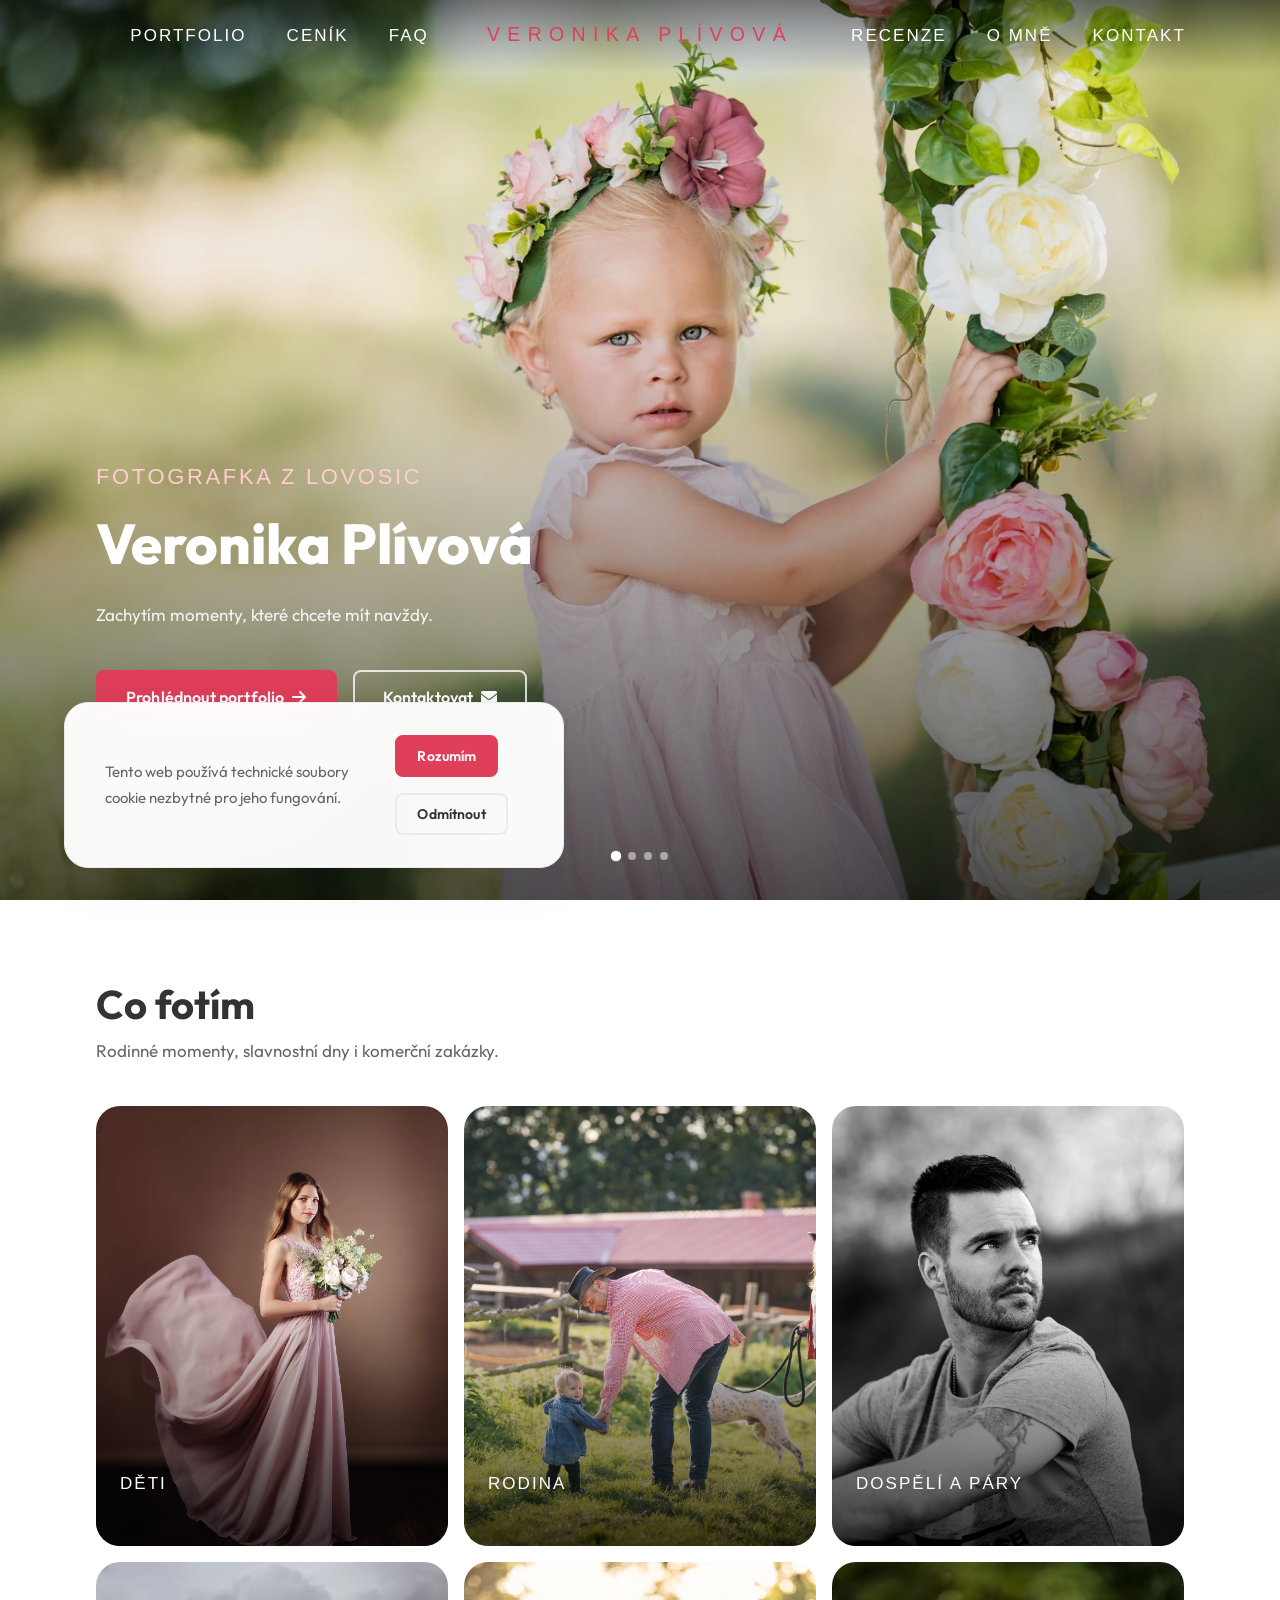
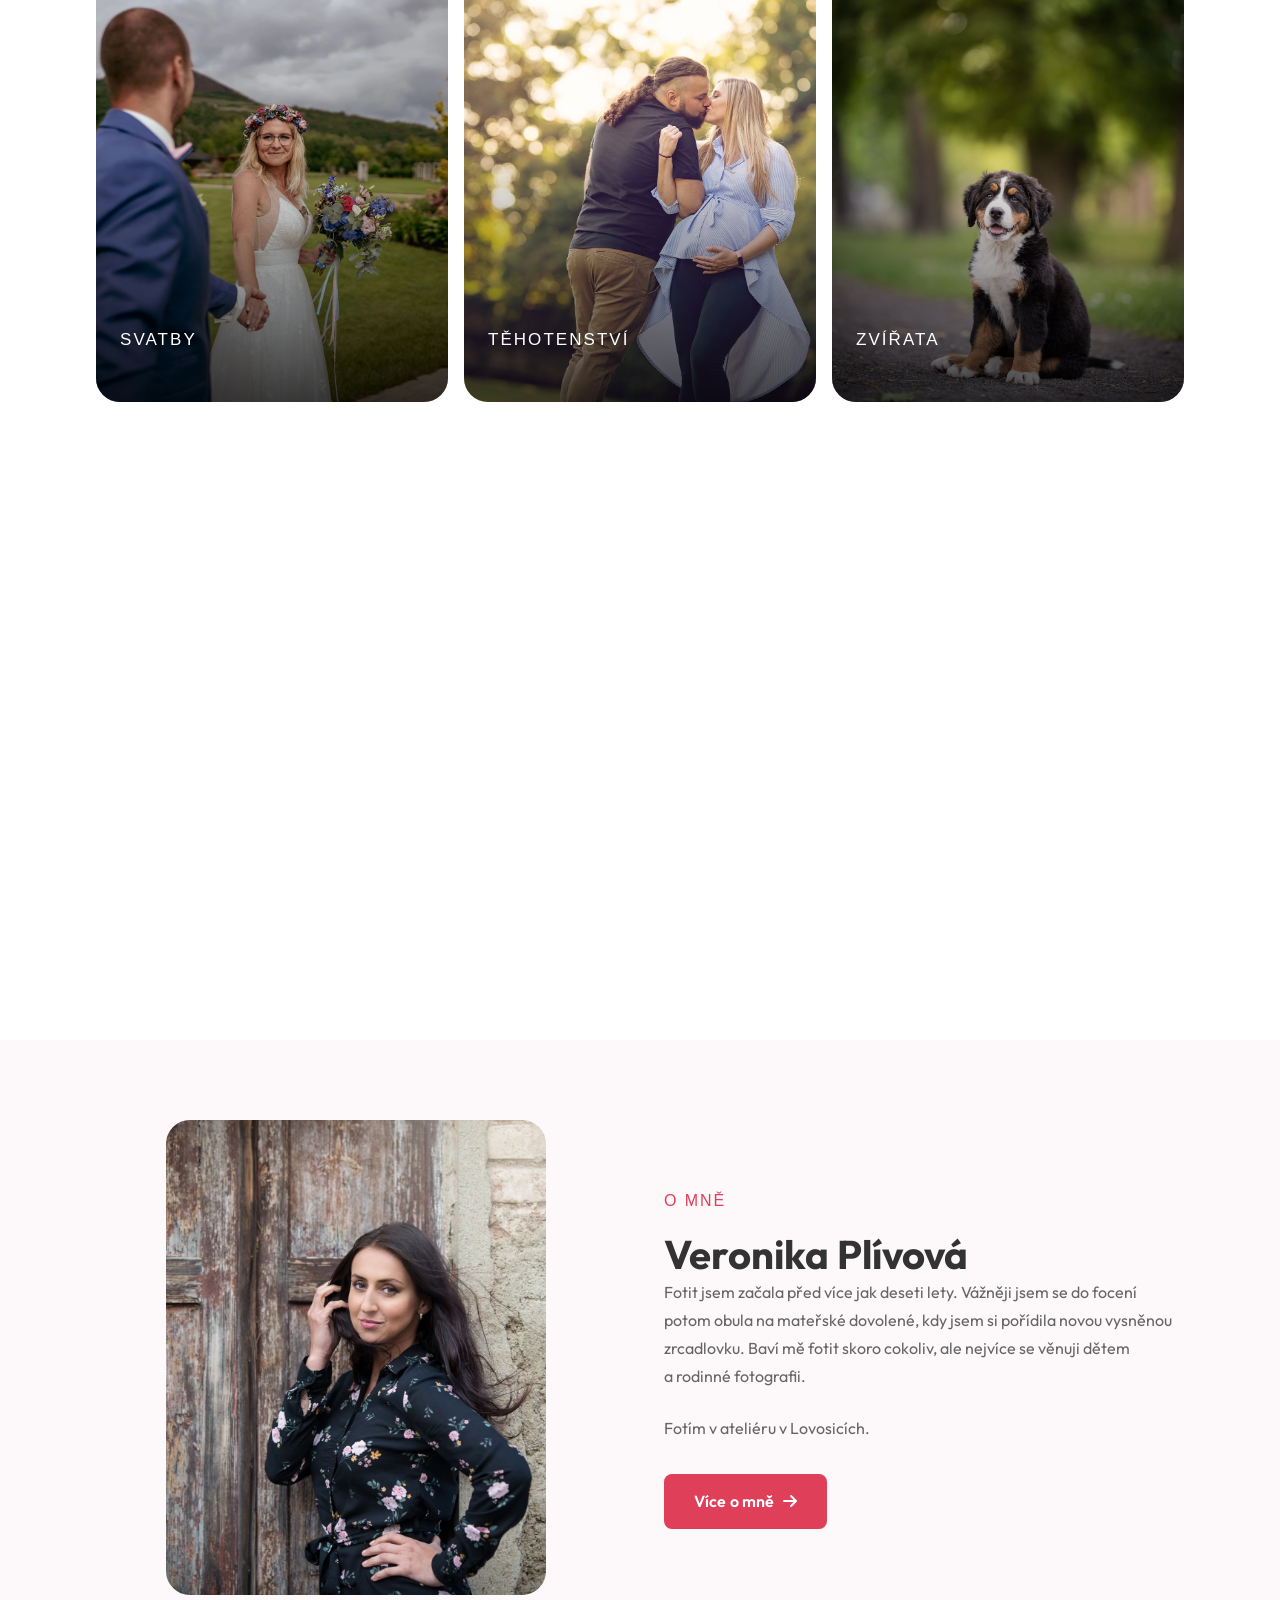
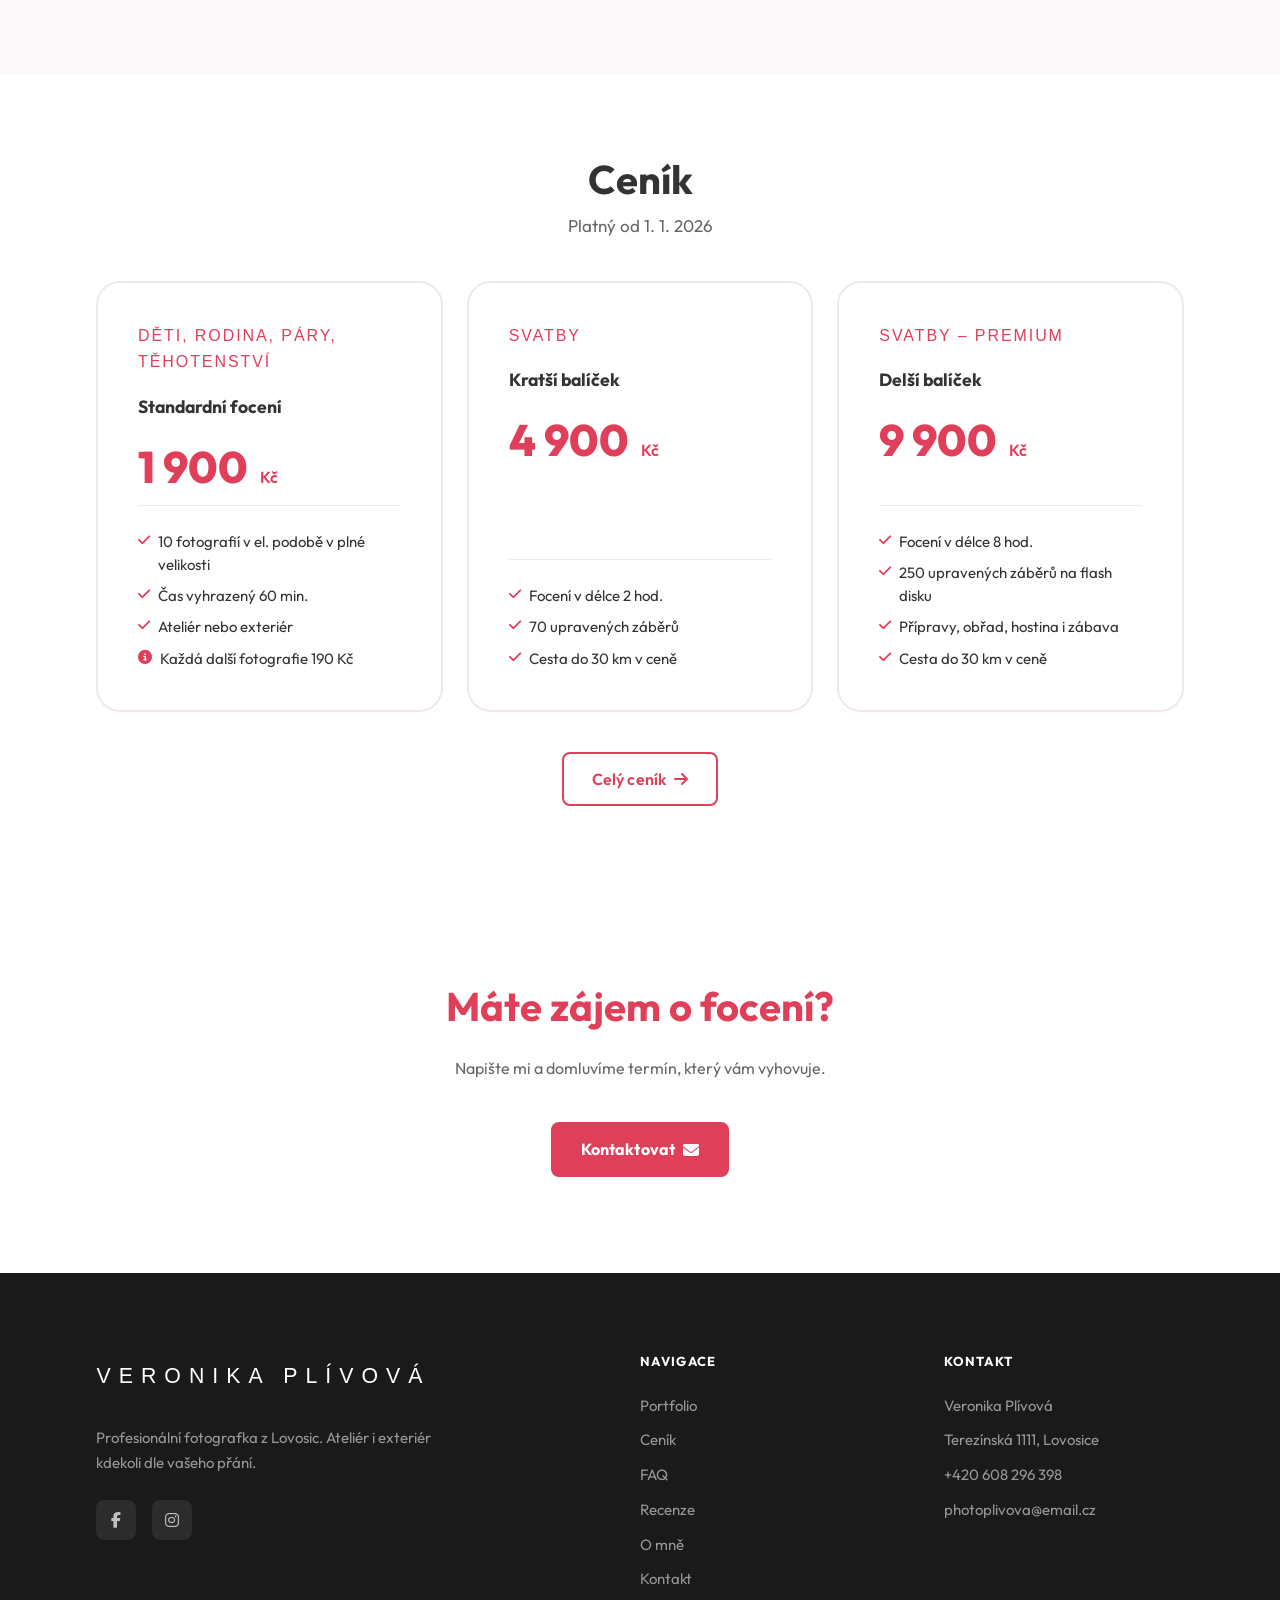
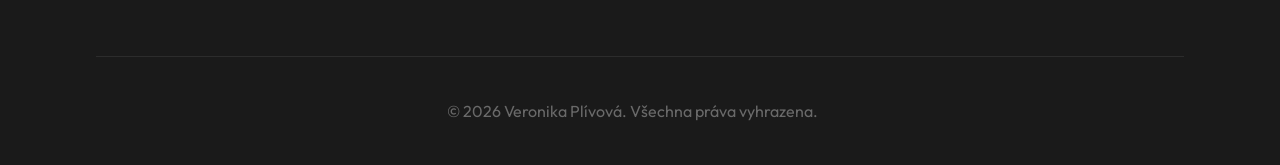
==== index.html @ 4dca39fa "Verze 0" ====
﻿<!DOCTYPE html>
<html lang="cs">
<head>
  <meta charset="UTF-8">
  <meta name="viewport" content="width=device-width, initial-scale=1.0">
  <meta name="robots" content="noindex, nofollow">
  <meta http-equiv="X-UA-Compatible" content="IE=edge">

  <title>Fotografka Veronika Plívová | Lovosice</title>
  <meta name="description" content="Profesionální fotografka Veronika Plívová z&nbsp;Lovosic. Rodinné focení, děti, páry, svatby a&nbsp;těhotenské focení. Ateliér i&nbsp;exteriér dle přání.">
  <link rel="canonical" href="https://domena.cz/">

  <!-- Open Graph -->
  <meta property="og:type"        content="website">
  <meta property="og:url"         content="https://domena.cz/">
  <meta property="og:title"       content="Fotografka Veronika Plívová | Lovosice">
  <meta property="og:description" content="Profesionální fotografka z&nbsp;Lovosic. Rodinné focení, děti, páry, svatby a&nbsp;těhotenské focení.">
  <meta property="og:image"       content="https://domena.cz/Obrazky_Plivova/Hlavni/DSC_6583.webp">
  <meta property="og:locale"      content="cs_CZ">
  <meta property="og:site_name"   content="Foto Veronika Plívová">

  <!-- Favicon -->
  <link rel="icon" type="image/svg+xml" href="/favicon.svg">

  <!-- Fonty -->
  <link rel="preconnect" href="https://fonts.googleapis.com">
  <link rel="preconnect" href="https://fonts.gstatic.com" crossorigin>
  <link href="https://fonts.googleapis.com/css2?family=Outfit:wght@400;500;600;700;800&display=swap" rel="stylesheet">

  <!-- Font Awesome -->
  <link rel="stylesheet" href="https://cdnjs.cloudflare.com/ajax/libs/font-awesome/6.5.0/css/all.min.css">

  <!-- CSS -->
  <link rel="stylesheet" href="css/styles.css">

  <!-- Strukturovaná data -->
  <script type="application/ld+json">
  {
    "@context": "https://schema.org",
    "@type": "LocalBusiness",
    "@id": "https://domena.cz/#business",
    "name": "Foto Veronika Plívová",
    "description": "Profesionální fotografka nabízející rodinné focení, focení dětí, těhotenské focení, focení párů, svatební fotografii a&nbsp;produktovou fotografii.",
    "url": "https://domena.cz",
    "telephone": "+420608296398",
    "email": "photoplivova@email.cz",
    "image": "https://domena.cz/Obrazky_Plivova/Hlavni/DSC_6583.webp",
    "address": {
      "@type": "PostalAddress",
      "streetAddress": "Terezínská 1111",
      "addressLocality": "Lovosice",
      "addressCountry": "CZ"
    },
    "sameAs": ["https://facebook.com/photoplivova"],
    "priceRange": "$$"
  }
  </script>
</head>
<body>

<!-- ── Navigace ─────────────────────────────────────────── -->
<header>
  <nav class="site-nav nav-hero" id="site-nav" aria-label="Hlavní navigace">
    <div class="nav-inner">
      <div class="nav-links-left">
        <a href="/portfolio" class="nav-link">Portfolio</a>
        <a href="/cenik"     class="nav-link">Ceník</a>
        <a href="/faq"       class="nav-link">FAQ</a>
      </div>

      <a href="/" class="nav-logo" aria-label="Domů – Foto Veronika Plívová">
        <img src="Obrazky_Plivova/Logo_Plivova.svg" alt="Logo Veronika Plívová">
      </a>

      <div class="nav-links-right">
        <a href="/recenze" class="nav-link">Recenze</a>
        <a href="/o-mne"   class="nav-link">O&nbsp;mně</a>
        <a href="/kontakt" class="nav-link">Kontakt</a>
      </div>

      <div class="nav-spacer" aria-hidden="true"></div>
      <button class="nav-hamburger" id="nav-hamburger"
              aria-label="Otevřít menu" aria-expanded="false" aria-controls="nav-mobile-menu">
        <span></span><span></span><span></span>
      </button>
    </div>
  </nav>

  <div class="nav-mobile-menu" id="nav-mobile-menu" role="dialog" aria-label="Mobilní navigace">
    <a href="/portfolio" class="nav-mobile-link">Portfolio</a>
    <a href="/cenik"     class="nav-mobile-link">Ceník</a>
    <a href="/faq"       class="nav-mobile-link">FAQ</a>
    <a href="/recenze"   class="nav-mobile-link">Recenze</a>
    <a href="/o-mne"     class="nav-mobile-link">O&nbsp;mně</a>
    <a href="/kontakt"   class="nav-mobile-link">Kontakt</a>
  </div>
</header>

<main>

  <!-- ── Hero ──────────────────────────────────────────── -->
  <section class="hero" aria-label="Uvítací sekce">
    <div class="hero-slides" id="hero-slides">
      <div class="hero-slide active">
        <img src="Obrazky_Plivova/Hlavni/DSC_3372.webp" alt="Portrétní fotografie" fetchpriority="high">
      </div>
      <div class="hero-slide">
        <img src="Obrazky_Plivova/Hlavni/_DSC1881m.webp" alt="Portrétní focení v&nbsp;exteriéru">
      </div>
      <div class="hero-slide">
        <picture>
          <source media="(max-width: 639px)" srcset="Obrazky_Plivova/Hlavni/DSC02746.webp">
          <img src="Obrazky_Plivova/Hlavni/001.webp" alt="Focení v&nbsp;přírodě" class="hero-img-center">
        </picture>
      </div>
      <div class="hero-slide">
        <picture>
          <source media="(max-width: 639px)" srcset="Obrazky_Plivova/Hlavni/DSC_6827-5.webp">
          <img src="Obrazky_Plivova/Hlavni/DSC_6819-9-1.jpg" alt="Exteriérové focení" class="hero-img-dog">
        </picture>
      </div>
    </div>
    <div class="hero-overlay" aria-hidden="true"></div>

    <div class="hero-content container">
      <p class="hero-eyebrow">Fotografka z&nbsp;Lovosic</p>
      <h1>Veronika Plívová</h1>
      <p class="hero-sub">
        Zachytím momenty, které chcete mít navždy.
      </p>
      <div style="display:flex;gap:var(--sp-2);flex-wrap:wrap;justify-content:flex-start;margin-top:var(--sp-5)">
        <a href="/portfolio" class="btn btn-primary">
          Prohlédnout portfolio
          <i class="fa-solid fa-arrow-right" aria-hidden="true"></i>
        </a>
        <a href="/kontakt" class="btn btn-hero-outline">
          Kontaktovat
          <i class="fa-solid fa-envelope" aria-hidden="true"></i>
        </a>
      </div>
    </div>

    <div class="hero-dots" id="hero-dots" role="tablist" aria-label="Snímky slideshow">
      <button class="hero-dot active" role="tab" aria-selected="true"  aria-label="Snímek 1"></button>
      <button class="hero-dot"        role="tab" aria-selected="false" aria-label="Snímek 2"></button>
      <button class="hero-dot"        role="tab" aria-selected="false" aria-label="Snímek 3"></button>
      <button class="hero-dot"        role="tab" aria-selected="false" aria-label="Snímek 4"></button>
    </div>
  </section>

  <!-- ── Kategorie (bento grid) ──────────────────────────── -->
  <section id="kategorie" aria-labelledby="kategorie-h2">
    <div class="container">
      <div class="section-header reveal">
        <h2 id="kategorie-h2">Co fotím</h2>
        <p class="section-subtitle">Rodinné momenty, slavnostní dny i&nbsp;komerční zakázky.</p>
      </div>

      <div class="bento-grid">
        <a href="/portfolio#deti" class="bento-item reveal">
          <img src="Obrazky_Plivova/Deti_Plivova/_DSC3949.webp" alt="Focení dětí" loading="lazy">
          <div class="bento-overlay">
            <h3>Děti</h3>
            <span class="bento-cta">Zobrazit <i class="fa-solid fa-arrow-right" aria-hidden="true"></i></span>
          </div>
        </a>

        <a href="/portfolio#rodina" class="bento-item reveal">
          <img src="Obrazky_Plivova/Rodina_Plivova/DSC_6212.webp" alt="Rodinné focení" loading="lazy">
          <div class="bento-overlay">
            <h3>Rodina</h3>
            <span class="bento-cta">Zobrazit <i class="fa-solid fa-arrow-right" aria-hidden="true"></i></span>
          </div>
        </a>

        <a href="/portfolio#dospeli" class="bento-item reveal">
          <img src="Obrazky_Plivova/Dospeli_Plivova/DSC_2165mala.webp" alt="Focení dospělých a&nbsp;párů" loading="lazy">
          <div class="bento-overlay">
            <h3>Dospělí a&nbsp;páry</h3>
            <span class="bento-cta">Zobrazit <i class="fa-solid fa-arrow-right" aria-hidden="true"></i></span>
          </div>
        </a>

        <a href="/portfolio#svatba" class="bento-item reveal">
          <img src="Obrazky_Plivova/Svatba_Plivova/DSC02804.webp" alt="Svatební fotografie" loading="lazy">
          <div class="bento-overlay">
            <h3>Svatby</h3>
            <span class="bento-cta">Zobrazit <i class="fa-solid fa-arrow-right" aria-hidden="true"></i></span>
          </div>
        </a>

        <a href="/portfolio#tehotenstvi" class="bento-item reveal">
          <img src="Obrazky_Plivova/Tehotenstvi_Plivova/DSC_1433.webp" alt="Těhotenské focení" loading="lazy">
          <div class="bento-overlay">
            <h3>Těhotenství</h3>
            <span class="bento-cta">Zobrazit <i class="fa-solid fa-arrow-right" aria-hidden="true"></i></span>
          </div>
        </a>

        <a href="/portfolio#zvirata" class="bento-item reveal">
          <img src="Obrazky_Plivova/Zvirata_Plivova/DSC_4488.webp" alt="Focení zvířat" loading="lazy">
          <div class="bento-overlay">
            <h3>Zvířata</h3>
            <span class="bento-cta">Zobrazit <i class="fa-solid fa-arrow-right" aria-hidden="true"></i></span>
          </div>
        </a>

        <a href="/portfolio#produktove" class="bento-item reveal">
          <img src="Obrazky_Plivova/Produktove_Plivova/01 (27).webp" alt="Produktová fotografie" loading="lazy">
          <div class="bento-overlay">
            <h3>Produktové</h3>
            <span class="bento-cta">Zobrazit <i class="fa-solid fa-arrow-right" aria-hidden="true"></i></span>
          </div>
        </a>
      </div>

      <div class="text-center" style="margin-top:var(--sp-6)">
        <a href="/portfolio" class="btn btn-outline reveal">
          Celé portfolio <i class="fa-solid fa-images" aria-hidden="true"></i>
        </a>
      </div>
    </div>
  </section>

  <!-- ── O mně (teaser) ──────────────────────────────────── -->
  <section class="section-alt" aria-labelledby="omne-h2">
    <div class="container">
      <div class="about-layout">
        <div class="about-img-wrap reveal" style="max-width:380px;margin:0 auto;">
          <img src="Obrazky_Plivova/Omne_Plivova/DSC_3257mala.webp" alt="Fotografka Veronika Plívová" loading="lazy">
        </div>
        <div class="about-content">
          <div class="reveal">
            <span class="pricing-badge">O&nbsp;mně</span>
            <h2 id="omne-h2">Veronika Plívová</h2>
            <p>
              Fotit jsem začala před více jak deseti lety. Vážněji jsem se do focení potom obula
              na mateřské dovolené, kdy jsem si pořídila novou vysněnou zrcadlovku. Baví mě fotit
              skoro cokoliv, ale nejvíce se věnuji dětem a&nbsp;rodinné fotografii.
            </p>
            <p>Fotím v&nbsp;ateliéru v&nbsp;Lovosicích.</p>
            <a href="/o-mne" class="btn btn-primary" style="margin-top:var(--sp-4)">
              Více o&nbsp;mně <i class="fa-solid fa-arrow-right" aria-hidden="true"></i>
            </a>
          </div>
        </div>
      </div>
    </div>
  </section>

  <!-- ── Ceník (náhled) ──────────────────────────────────── -->
  <section aria-labelledby="cenik-h2">
    <div class="container">
      <div class="section-header text-center reveal">
        <h2 id="cenik-h2">Ceník</h2>
        <p class="section-subtitle">Platný od 1.&nbsp;1.&nbsp;2026</p>
      </div>

      <div class="pricing-grid">

        <div class="pricing-card reveal">
          <span class="pricing-badge">Děti, rodina, páry, těhotenství</span>
          <div class="pricing-name">Standardní focení</div>
          <div class="pricing-price">1&nbsp;900 <span class="cur">Kč</span></div>
          <ul class="pricing-features">
            <li><i class="fa-solid fa-check" aria-hidden="true"></i> 10 fotografií v&nbsp;el.&nbsp;podobě v&nbsp;plné velikosti</li>
            <li><i class="fa-solid fa-check" aria-hidden="true"></i> Čas vyhrazený 60&nbsp;min.</li>
            <li><i class="fa-solid fa-check" aria-hidden="true"></i> Ateliér nebo exteriér</li>
            <li><i class="fa-solid fa-circle-info" aria-hidden="true"></i> Každá další fotografie 190&nbsp;Kč</li>
          </ul>
        </div>

        <div class="pricing-card reveal">
          <span class="pricing-badge">Svatby</span>
          <div class="pricing-name">Kratší balíček</div>
          <div class="pricing-price">4&nbsp;900 <span class="cur">Kč</span></div>
          <ul class="pricing-features">
            <li><i class="fa-solid fa-check" aria-hidden="true"></i> Focení v&nbsp;délce 2&nbsp;hod.</li>
            <li><i class="fa-solid fa-check" aria-hidden="true"></i> 70 upravených záběrů</li>
            <li><i class="fa-solid fa-check" aria-hidden="true"></i> Cesta do 30&nbsp;km v&nbsp;ceně</li>
          </ul>
        </div>

        <div class="pricing-card featured reveal">
          <span class="pricing-badge">Svatby – premium</span>
          <div class="pricing-name">Delší balíček</div>
          <div class="pricing-price">9&nbsp;900 <span class="cur">Kč</span></div>
          <ul class="pricing-features">
            <li><i class="fa-solid fa-check" aria-hidden="true"></i> Focení v&nbsp;délce 8&nbsp;hod.</li>
            <li><i class="fa-solid fa-check" aria-hidden="true"></i> 250 upravených záběrů na flash disku</li>
            <li><i class="fa-solid fa-check" aria-hidden="true"></i> Přípravy, obřad, hostina i&nbsp;zábava</li>
            <li><i class="fa-solid fa-check" aria-hidden="true"></i> Cesta do 30&nbsp;km v&nbsp;ceně</li>
          </ul>
        </div>

      </div>

      <div class="text-center" style="margin-top:var(--sp-5)">
        <a href="/cenik" class="btn btn-outline reveal">
          Celý ceník <i class="fa-solid fa-arrow-right" aria-hidden="true"></i>
        </a>
      </div>
    </div>
  </section>

  <!-- ── CTA ─────────────────────────────────────────────── -->
  <section class="cta-section" aria-labelledby="cta-h2">
    <div class="container">
      <h2 id="cta-h2">Máte zájem o&nbsp;focení?</h2>
      <p>Napište mi a&nbsp;domluvíme termín, který vám vyhovuje.</p>
      <a href="/kontakt" class="btn">
        Kontaktovat <i class="fa-solid fa-envelope" aria-hidden="true"></i>
      </a>
    </div>
  </section>

</main>

<!-- ── Patička ───────────────────────────────────────────── -->
<footer class="site-footer" role="contentinfo">
  <div class="container">
    <div class="footer-grid">
      <div class="footer-brand">
        <img src="Obrazky_Plivova/Logo_Plivova.svg" alt="Logo Veronika Plívová" class="footer-logo">
        <p>Profesionální fotografka z&nbsp;Lovosic. Ateliér i&nbsp;exteriér kdekoli dle vašeho přání.</p>
        <div class="footer-social">
          <a href="https://facebook.com/photoplivova" class="footer-social-icon"
             aria-label="Facebook" rel="noopener noreferrer" target="_blank">
            <i class="fa-brands fa-facebook-f" aria-hidden="true"></i>
          </a>
          <a href="https://www.instagram.com/photo_plivova/" class="footer-social-icon"
             aria-label="Instagram" rel="noopener noreferrer" target="_blank">
            <i class="fa-brands fa-instagram" aria-hidden="true"></i>
          </a>
        </div>

      </div>

      <div>
        <h3 class="footer-heading">Navigace</h3>
        <nav class="footer-links" aria-label="Patičková navigace">
          <a href="/portfolio" class="footer-link">Portfolio</a>
          <a href="/cenik"     class="footer-link">Ceník</a>
          <a href="/faq"       class="footer-link">FAQ</a>
          <a href="/recenze"   class="footer-link">Recenze</a>
          <a href="/o-mne"     class="footer-link">O&nbsp;mně</a>
          <a href="/kontakt"   class="footer-link">Kontakt</a>
        </nav>
      </div>

      <div>
        <h3 class="footer-heading">Kontakt</h3>
        <address class="footer-links">
          <span class="footer-link">Veronika Plívová</span>
          <span class="footer-link">Terezínská 1111, Lovosice</span>
          <!-- IČ: doplnit -->
          <a href="tel:+420608296398" class="footer-link">+420&nbsp;608&nbsp;296&nbsp;398</a>
          <a href="mailto:photoplivova@email.cz" class="footer-link">photoplivova@email.cz</a>
        </address>
      </div>
    </div>

    <hr class="footer-divider">

    <div class="footer-bottom">
      <p>&copy; 2026 Veronika Plívová. Všechna práva vyhrazena.</p>
      <div class="footer-legal">
        <!-- <span>IČ: XXXXXXXX</span> -->
        <!-- <span>Zápis v&nbsp;živnostenském rejstříku</span> -->
      </div>
    </div>
  </div>
</footer>

<!-- ── Cookie lišta ──────────────────────────────────────── -->
<div class="cookie-banner" id="cookie-banner" role="alertdialog" aria-label="Informace o&nbsp;cookies">
  <p>Tento web používá technické soubory cookie nezbytné pro jeho fungování.</p>
  <div class="cookie-actions">
    <button class="btn btn-primary" id="cookie-accept">Rozumím</button>
    <button class="btn btn-ghost"   id="cookie-decline">Odmítnout</button>
  </div>
</div>

<!-- ── Lightbox ──────────────────────────────────────────── -->
<div class="lightbox" id="lightbox" role="dialog" aria-modal="true" aria-label="Prohlížeč fotografií">
  <button class="lightbox-close" id="lightbox-close" aria-label="Zavřít">
    <i class="fa-solid fa-xmark" aria-hidden="true"></i>
  </button>
  <button class="lightbox-prev" id="lightbox-prev" aria-label="Předchozí fotografie">
    <i class="fa-solid fa-chevron-left" aria-hidden="true"></i>
  </button>
  <img class="lightbox-img" id="lightbox-img" src="" alt="">
  <button class="lightbox-next" id="lightbox-next" aria-label="Další fotografie">
    <i class="fa-solid fa-chevron-right" aria-hidden="true"></i>
  </button>
</div>

<script src="js/script.js"></script>
</body>
</html>
---- css/styles.css ----
/* ============================================================
   FOTO VERONIKA PLÍVOVÁ — Hlavní stylesheet
   Mobile-first, CSS variables, moderní design
   ============================================================ */

/* ── Proměnné ────────────────────────────────────────────── */
:root {
  --c-primary:   #e03f5a;
  --c-secondary: #ffccd1;
  --c-bg:        #ffffff;
  --c-text:      #333333;
  --c-muted:     #666666;
  --c-bg-alt:    #fdf8f9;
  --c-border:    #f0e8ea;

  --radius-s:  8px;
  --radius-m:  16px;
  --radius-l:  24px;
  --radius-xl: 32px;

  --shadow-s: 0 2px 8px rgba(0,0,0,.06);
  --shadow-m: 0 4px 24px rgba(0,0,0,.08);
  --shadow-l: 0 8px 48px rgba(0,0,0,.12);

  --sp-1: 8px;
  --sp-2: 16px;
  --sp-3: 24px;
  --sp-4: 32px;
  --sp-5: 40px;
  --sp-6: 48px;
  --sp-8: 64px;
  --sp-10: 80px;
  --sp-12: 96px;

  --nav-h: 72px;
  --ease: cubic-bezier(.16,1,.3,1);
  --tr: .3s cubic-bezier(.16,1,.3,1);
}

/* ── Reset ───────────────────────────────────────────────── */
*, *::before, *::after { box-sizing: border-box; margin: 0; padding: 0; }
html { font-size: 16px; scroll-behavior: smooth; -webkit-text-size-adjust: 100%; }
body {
  font-family: 'Outfit', system-ui, sans-serif;
  color: var(--c-text);
  background: var(--c-bg);
  line-height: 1.65;
  overflow-x: hidden;
}
img, video { max-width: 100%; height: auto; display: block; }
a { color: inherit; text-decoration: none; }
ul { list-style: none; }
button { font-family: inherit; cursor: pointer; border: none; background: none; }
input, textarea, select { font-family: inherit; font-size: 1rem; }
address { font-style: normal; }

/* ── Typografie ──────────────────────────────────────────── */
h1 { font-size: clamp(2rem, 5vw, 3.5rem);   line-height: 1.15; font-weight: 800; }
h2 { font-size: clamp(1.65rem, 3.5vw, 2.5rem); line-height: 1.2;  font-weight: 700; }
h3 { font-size: clamp(1.2rem, 2.5vw, 1.65rem); line-height: 1.3;  font-weight: 700; }
h4 { font-size: clamp(1rem, 2vw, 1.25rem);    line-height: 1.35; font-weight: 600; }
h5 { font-size: 1rem;      line-height: 1.4;  font-weight: 600; }
h6 { font-size: 0.875rem;  line-height: 1.45; font-weight: 600; }
p  { font-size: 1rem; line-height: 1.75; max-width: 65ch; }

/* ── Layout ──────────────────────────────────────────────── */
.container {
  width: 85%;
  max-width: 1400px;
  margin-inline: auto;
}
section { padding: var(--sp-10) 0; }
.section-header { margin-bottom: var(--sp-5); }
.section-header h2 { margin-bottom: var(--sp-1); }
.section-subtitle { color: var(--c-muted); font-size: 1.0625rem; }
.section-alt { background: var(--c-bg-alt); }
.text-center { text-align: center; }
.text-center p { margin-inline: auto; }

/* ── Tlačítka ────────────────────────────────────────────── */
.btn {
  display: inline-flex;
  align-items: center;
  gap: var(--sp-1);
  padding: .75rem 1.75rem;
  border-radius: var(--radius-s);
  font-size: 1rem;
  font-weight: 600;
  letter-spacing: .01em;
  transition: var(--tr);
  cursor: pointer;
  border: 2px solid transparent;
}
.btn-primary { background: var(--c-primary); color: #fff; border-color: var(--c-primary); }
.btn-primary:hover {
  background: #c4293d;
  border-color: #c4293d;
  transform: translateY(-2px);
  box-shadow: 0 8px 24px rgba(224,63,90,.35);
}
.btn-outline { background: transparent; color: var(--c-primary); border-color: var(--c-primary); }
.btn-outline:hover { background: var(--c-primary); color: #fff; transform: translateY(-2px); }
.btn-ghost { background: transparent; color: var(--c-text); border-color: var(--c-border); }
.btn-ghost:hover { border-color: var(--c-primary); color: var(--c-primary); }
.btn-hero-outline { background: transparent; color: #fff; border: 2px solid rgba(255,255,255,.8); }
.btn-hero-outline:hover { background: rgba(255,255,255,.15); border-color: #fff; transform: translateY(-2px); }

/* ── Navigace ────────────────────────────────────────────── */
.site-nav {
  position: fixed;
  inset-block-start: 0;
  inset-inline: 0;
  z-index: 100;
  height: var(--nav-h);
  display: flex;
  align-items: center;
  padding-inline: var(--sp-4);
  transition: background var(--tr), box-shadow var(--tr);
}
.site-nav.scrolled {
  background: rgba(255,255,255,.96);
  backdrop-filter: blur(16px);
  box-shadow: 0 2px 20px rgba(0,0,0,.08);
}

/* Nav nad hero fotkou — gradient + bílé písmo */
.site-nav.nav-hero:not(.scrolled) {
  background: linear-gradient(to bottom, rgba(0,0,0,.48) 0%, transparent 100%);
}
.site-nav.nav-hero:not(.scrolled) .nav-link {
  color: #fff;
}
.site-nav.nav-hero:not(.scrolled) .nav-link::after {
  background: #fff;
}
.site-nav.nav-hero:not(.scrolled) .nav-hamburger span {
  background: #fff;
}
.nav-inner {
  width: 100%;
  display: flex;
  align-items: center;
  justify-content: space-between;
  position: relative;
}
.nav-spacer { width: 40px; height: 40px; flex-shrink: 0; }
.nav-logo {
  position: absolute;
  left: 50%;
  transform: translateX(-50%);
  display: flex;
  align-items: center;
}
.nav-logo img { height: 44px; width: auto; }
.nav-logo .logo-text {
  font-size: 1.2rem;
  font-weight: 800;
  color: var(--c-primary);
  letter-spacing: .03em;
}
.nav-links-left,
.nav-links-right { display: none; gap: var(--sp-5); }
.nav-link {
  font-family: 'Century Gothic', 'Gill Sans MT', 'Gill Sans', Futura, 'Trebuchet MS', sans-serif;
  font-size: 1.0625rem;
  font-weight: 400;
  letter-spacing: .12em;
  text-transform: uppercase;
  color: var(--c-text);
  padding: .25rem 0;
  position: relative;
  transition: color var(--tr);
}
.nav-link::after {
  content: '';
  position: absolute;
  bottom: -2px; left: 0; right: 0;
  height: 2px;
  background: var(--c-primary);
  transform: scaleX(0);
  transform-origin: right;
  transition: transform var(--tr);
}
.nav-link:hover,
.nav-link.active { color: var(--c-primary); }
.nav-link:hover::after,
.nav-link.active::after { transform: scaleX(1); transform-origin: left; }

/* Hamburger */
.nav-hamburger {
  display: flex;
  flex-direction: column;
  justify-content: center;
  gap: 5px;
  width: 40px; height: 40px;
  padding: 8px;
  cursor: pointer;
  z-index: 101;
}
.nav-hamburger span {
  display: block;
  width: 100%; height: 2px;
  background: var(--c-text);
  border-radius: 2px;
  transition: var(--tr);
}
.nav-hamburger.open span:nth-child(1) { transform: translateY(7px) rotate(45deg); }
.nav-hamburger.open span:nth-child(2) { opacity: 0; transform: scaleX(0); }
.nav-hamburger.open span:nth-child(3) { transform: translateY(-7px) rotate(-45deg); }

/* Mobilní menu */
.nav-mobile-menu {
  position: fixed;
  inset-block-start: var(--nav-h);
  inset-inline: 0;
  inset-block-end: 0;
  background: rgba(255,255,255,.98);
  backdrop-filter: blur(20px);
  display: flex;
  flex-direction: column;
  align-items: center;
  justify-content: center;
  gap: var(--sp-3);
  z-index: 99;
  transform: translateY(-100%);
  opacity: 0;
  visibility: hidden;
  transition: transform .45s var(--ease), opacity .3s, visibility 0s .45s;
}
.nav-mobile-menu.open {
  transform: translateY(0);
  opacity: 1;
  visibility: visible;
  transition: transform .45s var(--ease), opacity .3s;
}
.nav-mobile-link {
  font-size: 1.375rem;
  font-weight: 600;
  color: var(--c-text);
  letter-spacing: .02em;
  transition: color var(--tr);
}
.nav-mobile-link:hover { color: var(--c-primary); }

/* ── Hero ────────────────────────────────────────────────── */
.hero {
  position: relative;
  height: 100vh;
  min-height: 600px;
  overflow: hidden;
  display: flex;
  align-items: flex-end;
  padding-bottom: calc(var(--sp-12) + var(--sp-10));
}
.hero-slides { position: absolute; inset: 0; }
.hero-slide {
  position: absolute; inset: 0;
  opacity: 0;
  transition: opacity 1.4s ease;
}
.hero-slide.active { opacity: 1; }
.hero-slide img { width: 100%; height: 100%; object-fit: cover; object-position: center top; }
.hero-img-dog { object-position: center 5%; }
.hero-overlay {
  position: absolute; inset: 0;
  background: linear-gradient(to bottom, rgba(0,0,0,.1) 0%, rgba(0,0,0,.05) 35%, rgba(0,0,0,.65) 100%);
}
.hero-content {
  position: relative;
  z-index: 2;
  color: #fff;
}
.hero-eyebrow {
  font-family: 'Century Gothic', 'Gill Sans MT', 'Gill Sans', Futura, 'Trebuchet MS', sans-serif;
  font-size: clamp(1rem, 2vw, 1.375rem);
  font-weight: 400;
  letter-spacing: .12em;
  text-transform: uppercase;
  color: var(--c-secondary);
  margin-bottom: var(--sp-2);
  opacity: 0;
  transform: translateY(20px);
  animation: fadeUp .8s .3s var(--ease) forwards;
}
.hero h1 {
  color: #fff;
  margin-bottom: var(--sp-3);
  opacity: 0;
  transform: translateY(20px);
  animation: fadeUp .8s .5s var(--ease) forwards;
}
.hero-sub {
  font-size: 1.0625rem;
  line-height: 1.7;
  max-width: 50ch;
  color: rgba(255,255,255,.9);
  margin-bottom: var(--sp-5);
  opacity: 0;
  transform: translateY(20px);
  animation: fadeUp .8s .7s var(--ease) forwards;
}
.hero .btn {
  opacity: 0;
  transform: translateY(20px);
  animation: fadeUp .8s .9s var(--ease) forwards;
}
.hero-dots {
  position: absolute;
  bottom: var(--sp-5);
  left: 50%;
  transform: translateX(-50%);
  display: flex;
  gap: var(--sp-1);
  z-index: 3;
}
.hero-dot {
  width: 8px; height: 8px;
  border-radius: 50%;
  background: rgba(255,255,255,.5);
  cursor: pointer;
  transition: var(--tr);
  border: none;
}
.hero-dot.active { background: #fff; transform: scale(1.3); }

/* ── Bento grid ──────────────────────────────────────────── */
.bento-grid {
  display: grid;
  grid-template-columns: repeat(2, minmax(0, 380px));
  justify-content: center;
  gap: var(--sp-2);
}
.bento-item {
  position: relative;
  border-radius: var(--radius-l);
  overflow: hidden;
  cursor: pointer;
  aspect-ratio: 3/4;
  display: block;
  text-decoration: none;
}
.bento-item img { width: 100%; height: 100%; object-fit: cover; transition: transform .6s var(--ease); }
.bento-item:hover img { transform: scale(1.06); }
.bento-overlay {
  position: absolute; inset: 0;
  background: linear-gradient(to top, rgba(0,0,0,.7) 0%, transparent 60%);
  display: flex;
  flex-direction: column;
  justify-content: flex-end;
  padding: var(--sp-3);
}
.bento-overlay h3 {
  color: #fff;
  font-size: 1.0625rem;
  margin-bottom: 4px;
  font-family: 'Century Gothic', 'Gill Sans MT', 'Gill Sans', Futura, 'Trebuchet MS', sans-serif;
  font-weight: 400;
  letter-spacing: .12em;
  text-transform: uppercase;
}
.bento-cta {
  color: var(--c-secondary);
  font-size: .875rem;
  font-weight: 500;
  display: flex;
  align-items: center;
  gap: 6px;
  opacity: 0;
  transform: translateY(4px);
  transition: var(--tr);
}
.bento-item:hover .bento-cta { opacity: 1; transform: translateY(0); }

/* ── Portfolio galerie ───────────────────────────────────── */
.portfolio-filter {
  display: flex;
  gap: var(--sp-1);
  flex-wrap: wrap;
  justify-content: center;
  margin-bottom: var(--sp-5);
}
.filter-btn {
  padding: .5rem 1.25rem;
  border-radius: 999px;
  font-size: .9375rem;
  font-weight: 500;
  color: var(--c-muted);
  border: 2px solid var(--c-border);
  background: transparent;
  transition: var(--tr);
  cursor: pointer;
}
.filter-btn:hover,
.filter-btn.active { background: var(--c-primary); border-color: var(--c-primary); color: #fff; }

.gallery-grid {
  columns: 2;
  column-gap: var(--sp-2);
}
.gallery-item {
  position: relative;
  border-radius: var(--radius-m);
  overflow: hidden;
  cursor: pointer;
  break-inside: avoid;
  margin-bottom: var(--sp-2);
  display: block;
}
.gallery-item img { width: 100%; height: auto; display: block; transition: transform .5s var(--ease); }
.gallery-item:hover img { transform: scale(1.05); }
.gallery-item-overlay {
  position: absolute; inset: 0;
  background: rgba(0,0,0,.25);
  display: flex; align-items: center; justify-content: center;
  opacity: 0;
  transition: opacity .3s;
}
.gallery-item:hover .gallery-item-overlay { opacity: 1; }
.gallery-item-overlay i { color: #fff; font-size: 1.5rem; }
.gallery-item.hidden { display: none; }

/* Kategorie záhlaví v galerii */
.gallery-section { margin-top: var(--sp-8); }
.gallery-section:first-child { margin-top: 0; }
.gallery-section-title {
  font-size: clamp(1.1rem, 2.5vw, 1.4rem);
  font-weight: 700;
  margin-bottom: var(--sp-3);
  padding-bottom: var(--sp-2);
  border-bottom: 2px solid var(--c-border);
  display: flex;
  align-items: center;
  gap: var(--sp-2);
  color: var(--c-text);
}
.gallery-section-title i { color: var(--c-primary); font-size: 1rem; }

/* ── Lightbox ────────────────────────────────────────────── */
.lightbox {
  position: fixed; inset: 0;
  z-index: 1000;
  background: rgba(0,0,0,.96);
  display: flex;
  align-items: center;
  justify-content: center;
  opacity: 0;
  visibility: hidden;
  transition: opacity .3s, visibility 0s .3s;
}
.lightbox.open { opacity: 1; visibility: visible; transition: opacity .3s; }
.lightbox-img { max-width: 90vw; max-height: 90vh; object-fit: contain; border-radius: var(--radius-s); }
.lightbox-close,
.lightbox-prev,
.lightbox-next {
  position: absolute;
  color: #fff;
  font-size: 1.2rem;
  cursor: pointer;
  width: 48px; height: 48px;
  display: flex; align-items: center; justify-content: center;
  border-radius: 50%;
  background: rgba(255,255,255,.15);
  transition: background .2s;
  border: none;
}
.lightbox-close:hover,
.lightbox-prev:hover,
.lightbox-next:hover { background: rgba(255,255,255,.3); }
.lightbox-close { top: var(--sp-3); right: var(--sp-3); font-size: 1.4rem; }
.lightbox-prev { top: 50%; left: var(--sp-3); transform: translateY(-50%); }
.lightbox-next { top: 50%; right: var(--sp-3); transform: translateY(-50%); }

/* ── Ceník karty ─────────────────────────────────────────── */
.pricing-grid { display: grid; gap: var(--sp-3); }
.pricing-card {
  background: var(--c-bg);
  border: 2px solid var(--c-border);
  border-radius: var(--radius-l);
  padding: var(--sp-5);
  transition: var(--tr);
  position: relative;
  overflow: hidden;
  display: flex;
  flex-direction: column;
}
.pricing-card::before {
  content: '';
  position: absolute;
  top: 0; left: 0; right: 0;
  height: 4px;
  background: linear-gradient(90deg, var(--c-primary), var(--c-secondary));
  transform: scaleX(0);
  transform-origin: left;
  transition: transform .4s var(--ease);
}
.pricing-card:hover { box-shadow: var(--shadow-m); border-color: var(--c-secondary); transform: translateY(-2px); }
.pricing-card:hover::before { transform: scaleX(1); }
.pricing-card.featured { border-color: var(--c-border); background: var(--c-bg); }
.pricing-badge {
  display: inline-block;
  font-family: 'Century Gothic', 'Gill Sans MT', 'Gill Sans', Futura, 'Trebuchet MS', sans-serif;
  font-size: 1rem;
  font-weight: 400;
  letter-spacing: .12em;
  text-transform: uppercase;
  color: var(--c-primary);
  background: none;
  padding: 0;
  border-radius: 0;
  margin-bottom: var(--sp-2);
  align-self: flex-start;
}
.pricing-name { font-size: 1.1rem; font-weight: 700; margin-bottom: var(--sp-1); color: var(--c-text); }
.pricing-price {
  font-size: clamp(2rem, 4vw, 2.75rem);
  font-weight: 800;
  color: var(--c-primary);
  line-height: 1;
  margin: var(--sp-2) 0;
}
.pricing-price .cur { font-size: 1rem; font-weight: 600; margin-left: 4px; }
.pricing-desc { font-size: .9375rem; color: var(--c-muted); margin-bottom: var(--sp-3); }
.pricing-features {
  margin-top: auto;
  padding-top: var(--sp-3);
  border-top: 1px solid var(--c-border);
  display: flex;
  flex-direction: column;
  gap: var(--sp-1);
}
.pricing-features li {
  display: flex;
  gap: var(--sp-1);
  font-size: .9375rem;
  line-height: 1.55;
  color: var(--c-text);
  align-items: flex-start;
}
.pricing-features li i { color: var(--c-primary); flex-shrink: 0; margin-top: 3px; font-size: .875rem; }
.pricing-note {
  margin-top: var(--sp-3);
  padding: var(--sp-3);
  background: rgba(224,63,90,.06);
  border-radius: var(--radius-s);
  font-size: .875rem;
  color: var(--c-muted);
  border-left: 3px solid var(--c-primary);
}

/* ── Accordion ───────────────────────────────────────────── */
.accordion { display: flex; flex-direction: column; gap: var(--sp-2); }
.accordion-cols { display: grid; gap: var(--sp-2); grid-template-columns: 1fr; }
.accordion-item {
  border: 2px solid var(--c-border);
  border-radius: var(--radius-m);
  overflow: hidden;
  transition: border-color var(--tr);
}
.accordion-item.open { border-color: var(--c-secondary); }
.accordion-header {
  width: 100%;
  display: flex;
  align-items: center;
  justify-content: space-between;
  padding: var(--sp-3) var(--sp-4);
  text-align: left;
  font-size: 1rem;
  font-weight: 600;
  color: var(--c-text);
  gap: var(--sp-3);
  transition: color var(--tr);
}
.accordion-header:hover { color: var(--c-primary); }
.accordion-item.open .accordion-header { color: var(--c-primary); }
.accordion-icon { flex-shrink: 0; transition: transform .3s; font-size: 1rem; }
.accordion-item.open .accordion-icon { transform: rotate(180deg); }
.accordion-body { max-height: 0; overflow: hidden; transition: max-height .4s var(--ease); }
.accordion-body-inner {
  padding: 0 var(--sp-4) var(--sp-4);
  font-size: .9375rem;
  color: var(--c-muted);
  line-height: 1.7;
}
.accordion-body-inner ul { padding-left: var(--sp-3); list-style: disc; margin-top: var(--sp-1); }
.accordion-body-inner ul li { margin-bottom: 6px; }

/* ── O mně ───────────────────────────────────────────────── */
.about-layout { display: grid; gap: var(--sp-6); align-items: center; }
.about-img-wrap { border-radius: var(--radius-l); overflow: hidden; aspect-ratio: 4/5; }
.about-img-wrap img { width: 100%; height: 100%; object-fit: cover; }

.photo-stack {
  position: relative;
  max-width: 380px;
  margin: 0 auto;
  padding-bottom: 80px;
}
.photo-stack-main {
  display: block;
  width: 100%;
  border-radius: var(--radius-l);
  object-fit: cover;
  aspect-ratio: 4/5;
  box-shadow: var(--shadow-l);
}
.photo-stack-accent {
  position: absolute;
  bottom: 0;
  right: -60px;
  width: 58%;
  aspect-ratio: 3/4;
  object-fit: cover;
  object-position: center top;
  border-radius: var(--radius-m);
  border: 4px solid #fff;
  box-shadow: var(--shadow-l);
}
.about-content p { color: var(--c-muted); margin-bottom: var(--sp-3); max-width: 55ch; }
.about-content p:last-of-type { margin-bottom: 0; }
.equipment-box {
  position: relative;
  overflow: hidden;
  margin-top: var(--sp-4);
  padding: var(--sp-4) var(--sp-5);
  background: linear-gradient(135deg, #fff 0%, var(--c-bg-alt) 100%);
  border-radius: var(--radius-m);
  border: 1px solid var(--c-border);
  box-shadow: var(--shadow-s);
}
.equipment-box-header {
  display: flex;
  align-items: center;
  gap: var(--sp-2);
  margin-bottom: var(--sp-3);
  padding-bottom: var(--sp-2);
  border-bottom: 1px solid var(--c-border);
}
.equipment-camera-bg {
  position: absolute;
  bottom: -10px;
  right: -10px;
  width: 130px;
  height: auto;
  opacity: .12;
  pointer-events: none;
}
.equipment-box h4 {
  font-size: .8125rem;
  letter-spacing: .1em;
  text-transform: uppercase;
  color: var(--c-primary);
  margin-bottom: 0;
}
.equipment-list {
  display: flex;
  flex-direction: column;
  gap: 10px;
}
.equipment-list li {
  display: flex;
  align-items: center;
  gap: 10px;
  font-size: .9375rem;
  color: var(--c-text);
}
.equipment-list li i {
  color: var(--c-primary);
  font-size: .5rem;
  flex-shrink: 0;
}

/* Foto strip */
.photo-strip {
  display: grid;
  grid-template-columns: repeat(2, 1fr);
  gap: var(--sp-2);
  margin-top: var(--sp-4);
}
.photo-strip-item { border-radius: var(--radius-m); overflow: hidden; aspect-ratio: 2/3; }
.photo-strip-item img { width: 100%; height: 100%; object-fit: cover; transition: transform .5s var(--ease); }
.photo-strip-item:hover img { transform: scale(1.05); }

/* ── Kontakt ─────────────────────────────────────────────── */
.contact-layout { display: grid; gap: var(--sp-6); }
.contact-info-item { display: flex; gap: var(--sp-3); align-items: flex-start; margin-bottom: var(--sp-4); }
.contact-info-icon {
  width: 48px; height: 48px;
  flex-shrink: 0;
  border-radius: var(--radius-s);
  background: rgba(224,63,90,.1);
  display: flex; align-items: center; justify-content: center;
  color: var(--c-primary);
  font-size: 1.125rem;
}
.contact-info-text h4 {
  font-size: .8125rem;
  color: var(--c-muted);
  font-weight: 500;
  text-transform: uppercase;
  letter-spacing: .08em;
  margin-bottom: 4px;
}
.contact-info-text p,
.contact-info-text a { font-size: 1rem; font-weight: 600; color: var(--c-text); line-height: 1.55; }
.contact-info-text a:hover { color: var(--c-primary); }

/* Formulář */
.contact-form {
  background: var(--c-bg-alt);
  border-radius: var(--radius-l);
  padding: var(--sp-5);
}
.contact-form h3 { margin-bottom: var(--sp-4); }
.form-group { display: flex; flex-direction: column; gap: 6px; margin-bottom: var(--sp-3); }
.form-label { font-size: .875rem; font-weight: 600; color: var(--c-text); }
.form-input {
  padding: .75rem 1rem;
  border: 2px solid var(--c-border);
  border-radius: var(--radius-s);
  font-size: 1rem;
  color: var(--c-text);
  background: #fff;
  transition: border-color var(--tr);
  outline: none;
  width: 100%;
}
.form-input:focus { border-color: var(--c-primary); }
textarea.form-input { min-height: 140px; resize: vertical; }
.form-required { color: var(--c-primary); }
.honeypot { display: none !important; visibility: hidden; position: absolute; left: -9999px; }
.form-success {
  display: none;
  padding: var(--sp-3) var(--sp-4);
  background: #f0faf0;
  border-radius: var(--radius-s);
  border-left: 4px solid #2ecc71;
  font-size: .9375rem;
  color: #1a7a3a;
  margin-top: var(--sp-3);
}

/* ── Patička ─────────────────────────────────────────────── */
.site-footer {
  background: #1a1a1a;
  color: rgba(255,255,255,.7);
  padding: var(--sp-10) 0 var(--sp-5);
}
.footer-grid { display: grid; gap: var(--sp-8); margin-bottom: var(--sp-8); }
.footer-brand { text-align: left; }
.footer-logo { display: block; height: 48px; width: auto; margin-bottom: var(--sp-3); margin-left: -19px; filter: brightness(0) invert(1); }
.footer-brand p { font-size: .9375rem; line-height: 1.7; max-width: 38ch; color: rgba(255,255,255,.55); }
.footer-portrait { display: block; width: 100%; max-width: 220px; aspect-ratio: 3/4; object-fit: cover; border-radius: var(--radius-m); margin-top: var(--sp-4); opacity: .85; }
.footer-heading {
  font-size: .8125rem;
  font-weight: 700;
  letter-spacing: .1em;
  text-transform: uppercase;
  color: #fff;
  margin-bottom: var(--sp-3);
}
.footer-links { display: flex; flex-direction: column; gap: 10px; }
.footer-link { font-size: .9375rem; color: rgba(255,255,255,.55); transition: color var(--tr); }
.footer-link:hover { color: var(--c-primary); }
.footer-social { display: flex; gap: var(--sp-2); margin-top: var(--sp-3); }
.footer-social-icon {
  width: 40px; height: 40px;
  border-radius: var(--radius-s);
  background: rgba(255,255,255,.08);
  display: flex; align-items: center; justify-content: center;
  color: rgba(255,255,255,.7);
  font-size: 1rem;
  transition: var(--tr);
}
.footer-social-icon:hover { background: var(--c-primary); color: #fff; transform: translateY(-2px); }
.footer-divider { border: none; border-top: 1px solid rgba(255,255,255,.08); margin-bottom: var(--sp-5); }
.footer-bottom {
  display: flex;
  flex-direction: column;
  align-items: center;
  gap: var(--sp-2);
  font-size: .875rem;
  color: rgba(255,255,255,.35);
  text-align: center;
}
.footer-legal { display: flex; gap: var(--sp-3); flex-wrap: wrap; }
.footer-legal span { color: rgba(255,255,255,.35); }

/* ── Cookie lišta ────────────────────────────────────────── */
.cookie-banner {
  position: fixed;
  bottom: var(--sp-4);
  left: var(--sp-4);
  right: var(--sp-4);
  z-index: 500;
  background: rgba(255,255,255,.97);
  backdrop-filter: blur(16px);
  border: 1px solid var(--c-border);
  border-radius: var(--radius-l);
  padding: var(--sp-4) var(--sp-5);
  box-shadow: var(--shadow-l);
  display: flex;
  flex-direction: column;
  gap: var(--sp-3);
  transform: translateY(calc(100% + var(--sp-4)));
  transition: transform .5s var(--ease);
}
.cookie-banner.visible { transform: translateY(0); }
/* ── Recenze ─────────────────────────────────────────────── */
.reviews-grid {
  display: grid;
  gap: var(--sp-4);
}
.review-card {
  background: var(--c-bg-alt);
  border: 1px solid var(--c-border);
  border-radius: var(--radius-m);
  padding: var(--sp-5);
  display: flex;
  flex-direction: column;
  gap: var(--sp-3);
}
.review-stars { display: flex; justify-content: center; gap: 4px; color: #f5a623; font-size: 1.125rem; }
.review-text p { font-size: 1.0625rem; line-height: 1.75; color: var(--c-text); max-width: none; }
.review-author {
  display: flex;
  align-items: center;
  gap: var(--sp-2);
  margin-top: auto;
}
.review-avatar {
  width: 44px; height: 44px;
  border-radius: 50%;
  background: var(--c-secondary);
  color: var(--c-primary);
  font-weight: 700;
  font-size: .875rem;
  display: flex; align-items: center; justify-content: center;
  flex-shrink: 0;
}
.review-author strong { display: block; font-size: 1rem; color: var(--c-text); }
.review-source { display: flex; align-items: center; gap: 5px; font-size: .8125rem; color: var(--c-muted); margin-top: 2px; }

.cookie-banner p { font-size: .9375rem; max-width: none; color: var(--c-muted); }
.cookie-banner p a { color: var(--c-primary); text-decoration: underline; }
.cookie-actions { display: flex; gap: var(--sp-2); flex-wrap: wrap; }
.cookie-actions .btn { font-size: .875rem; padding: .625rem 1.25rem; }

/* ── 404 ─────────────────────────────────────────────────── */
.page-404 {
  min-height: 100vh;
  display: flex;
  align-items: center;
  justify-content: center;
  text-align: center;
  padding: var(--sp-8) 0;
  padding-top: calc(var(--nav-h) + var(--sp-8));
}
.page-404-icon {
  font-size: 7rem;
  color: var(--c-secondary);
  margin-bottom: var(--sp-4);
  display: block;
  animation: floatAnim 3s ease-in-out infinite;
}
.page-404 h1 { font-size: clamp(1.5rem, 4vw, 2.5rem); margin-bottom: var(--sp-3); }
.page-404 p { color: var(--c-muted); margin-bottom: var(--sp-5); margin-inline: auto; }

/* ── Stránkové záhlaví (non-hero) ────────────────────────── */
.page-hero {
  padding-top: calc(var(--nav-h) + var(--sp-10));
  padding-bottom: var(--sp-10);
  background: linear-gradient(135deg, #fff 0%, var(--c-bg-alt) 100%);
  text-align: center;
}
.page-hero-eyebrow {
  display: inline-block;
  font-size: .875rem;
  font-weight: 600;
  letter-spacing: .12em;
  text-transform: uppercase;
  color: var(--c-primary);
  margin-bottom: var(--sp-2);
}
.page-hero h1 { margin-bottom: var(--sp-2); }
.page-hero p { color: var(--c-muted); margin-inline: auto; }

/* ── CTA sekce ───────────────────────────────────────────── */
.cta-section {
  background: #ffffff;
  text-align: center;
  padding: var(--sp-12) 0;
  position: relative;
  overflow: hidden;
}
.cta-section::before { display: none; }
.cta-section h2 { color: var(--c-primary); margin-bottom: var(--sp-3); position: relative; }
.cta-section p { color: var(--c-muted); margin: 0 auto var(--sp-5); position: relative; }
.cta-section .btn { background: var(--c-primary); color: #fff; font-weight: 700; position: relative; }
.cta-section .btn:hover { background: #c4293d; transform: translateY(-2px); box-shadow: 0 8px 24px rgba(224,63,90,.35); }

/* ── Scroll reveal ───────────────────────────────────────── */
.reveal {
  opacity: 0;
  transform: translateY(28px);
  transition: opacity .7s var(--ease), transform .7s var(--ease);
}
.reveal.visible { opacity: 1; transform: translateY(0); }

/* ── Přístupnost ─────────────────────────────────────────── */
.visually-hidden {
  position: absolute;
  width: 1px; height: 1px;
  padding: 0; margin: -1px;
  overflow: hidden;
  clip: rect(0,0,0,0);
  white-space: nowrap;
  border: 0;
}

/* ── Glass efekt ─────────────────────────────────────────── */
.glass {
  background: rgba(255,255,255,.6);
  backdrop-filter: blur(20px);
  border: 1px solid rgba(255,255,255,.7);
}

/* ── Animace ─────────────────────────────────────────────── */
@keyframes fadeUp {
  to { opacity: 1; transform: translateY(0); }
}
@keyframes floatAnim {
  0%, 100% { transform: translateY(0); }
  50%       { transform: translateY(-16px); }
}

/* ════════════════════════════════════════════════════════════
   MEDIA QUERIES — tablet 640px+
   ════════════════════════════════════════════════════════════ */
@media (min-width: 640px) {
  .gallery-grid { columns: 2; }
  .bento-grid { grid-template-columns: repeat(3, minmax(0, 380px)); justify-content: center; }
  .bento-item { aspect-ratio: 4/5; }
  .pricing-grid { grid-template-columns: repeat(2, 1fr); }
  .photo-strip { grid-template-columns: repeat(3, 1fr); }
  .accordion-cols { grid-template-columns: repeat(2, 1fr); }
  .cookie-banner { flex-direction: row; align-items: center; }
  .reviews-grid { grid-template-columns: repeat(2, 1fr); }
}

/* ════════════════════════════════════════════════════════════
   MEDIA QUERIES — desktop 1024px+
   ════════════════════════════════════════════════════════════ */
@media (min-width: 1024px) {
  /* Nav */
  .nav-hamburger { display: none; }
  .nav-spacer { display: none; }
  .nav-links-left,
  .nav-links-right { display: flex; }
  .nav-mobile-menu { display: none !important; }
  .nav-inner {
    display: grid;
    grid-template-columns: 1fr auto 1fr;
    gap: var(--sp-5);
    align-items: center;
  }
  .nav-logo { position: static; transform: none; }
  .nav-links-left { justify-content: flex-end; align-items: center; }
  .nav-links-right { justify-content: flex-start; align-items: center; }

  /* Bento — symetrická mřížka 3×3 */
  .bento-grid {
    grid-template-columns: repeat(3, minmax(0, 380px));
    justify-content: center;
    gap: var(--sp-2);
  }
  .bento-item { aspect-ratio: 4/5; }
  /* 7. dlaždice sama v řádku → vycentrovat */
  .bento-item:last-child:nth-child(3n+1) { grid-column: 2; }

  /* Galerie */
  .gallery-grid { columns: 3; }

  /* Ceník */
  .pricing-grid { grid-template-columns: repeat(3, 1fr); }

  /* O mně */
  .about-layout { grid-template-columns: 1fr 1fr; }
  .photo-strip { grid-template-columns: repeat(3, 1fr); }

  /* Recenze */
  .reviews-grid { grid-template-columns: repeat(3, 1fr); }

  /* Kontakt */
  .contact-layout { grid-template-columns: 1fr 1fr; }

  /* Patička */
  .footer-grid { grid-template-columns: 2fr 1fr 1fr; }
  .footer-bottom { flex-direction: row; justify-content: center; }

  /* Cookie */
  .cookie-banner { left: var(--sp-8); right: auto; max-width: 500px; }
}

/* ════════════════════════════════════════════════════════════
   MEDIA QUERIES — wide 1440px+
   ════════════════════════════════════════════════════════════ */
@media (min-width: 1440px) {
  :root { --nav-h: 80px; }
  .gallery-grid { columns: 4; }
}

/* ════════════════════════════════════════════════════════════
   MEDIA QUERIES — Mobile max 639px
   ════════════════════════════════════════════════════════════ */
@media (max-width: 639px) {
  .hero {
    padding-bottom: var(--sp-8);
  }
  .hero-overlay {
    background:
      linear-gradient(to right, rgba(0,0,0,.55) 0%, rgba(0,0,0,0) 65%),
      linear-gradient(to bottom, rgba(0,0,0,.1) 0%, rgba(0,0,0,0) 25%, rgba(0,0,0,.8) 100%);
  }
  .bento-overlay {
    align-items: center;
    text-align: center;
  }
  :root { --nav-h: 90px; }
  .nav-logo img { height: 82px; }
  .photo-stack {
    padding-bottom: 100px;
    padding-right: 60px;
  }
  .photo-stack-accent {
    right: 0;
  }
  .hero-img-center {
    object-position: 54% center;
  }
  .hero-img-dog {
    transform: none;
    object-position: center top;
  }
}

/* ════════════════════════════════════════════════════════════
   MEDIA QUERIES — 4K 2560px+
   ════════════════════════════════════════════════════════════ */
@media (min-width: 2560px) {
  html { font-size: 20px; }
  .gallery-grid { columns: 5; }
}
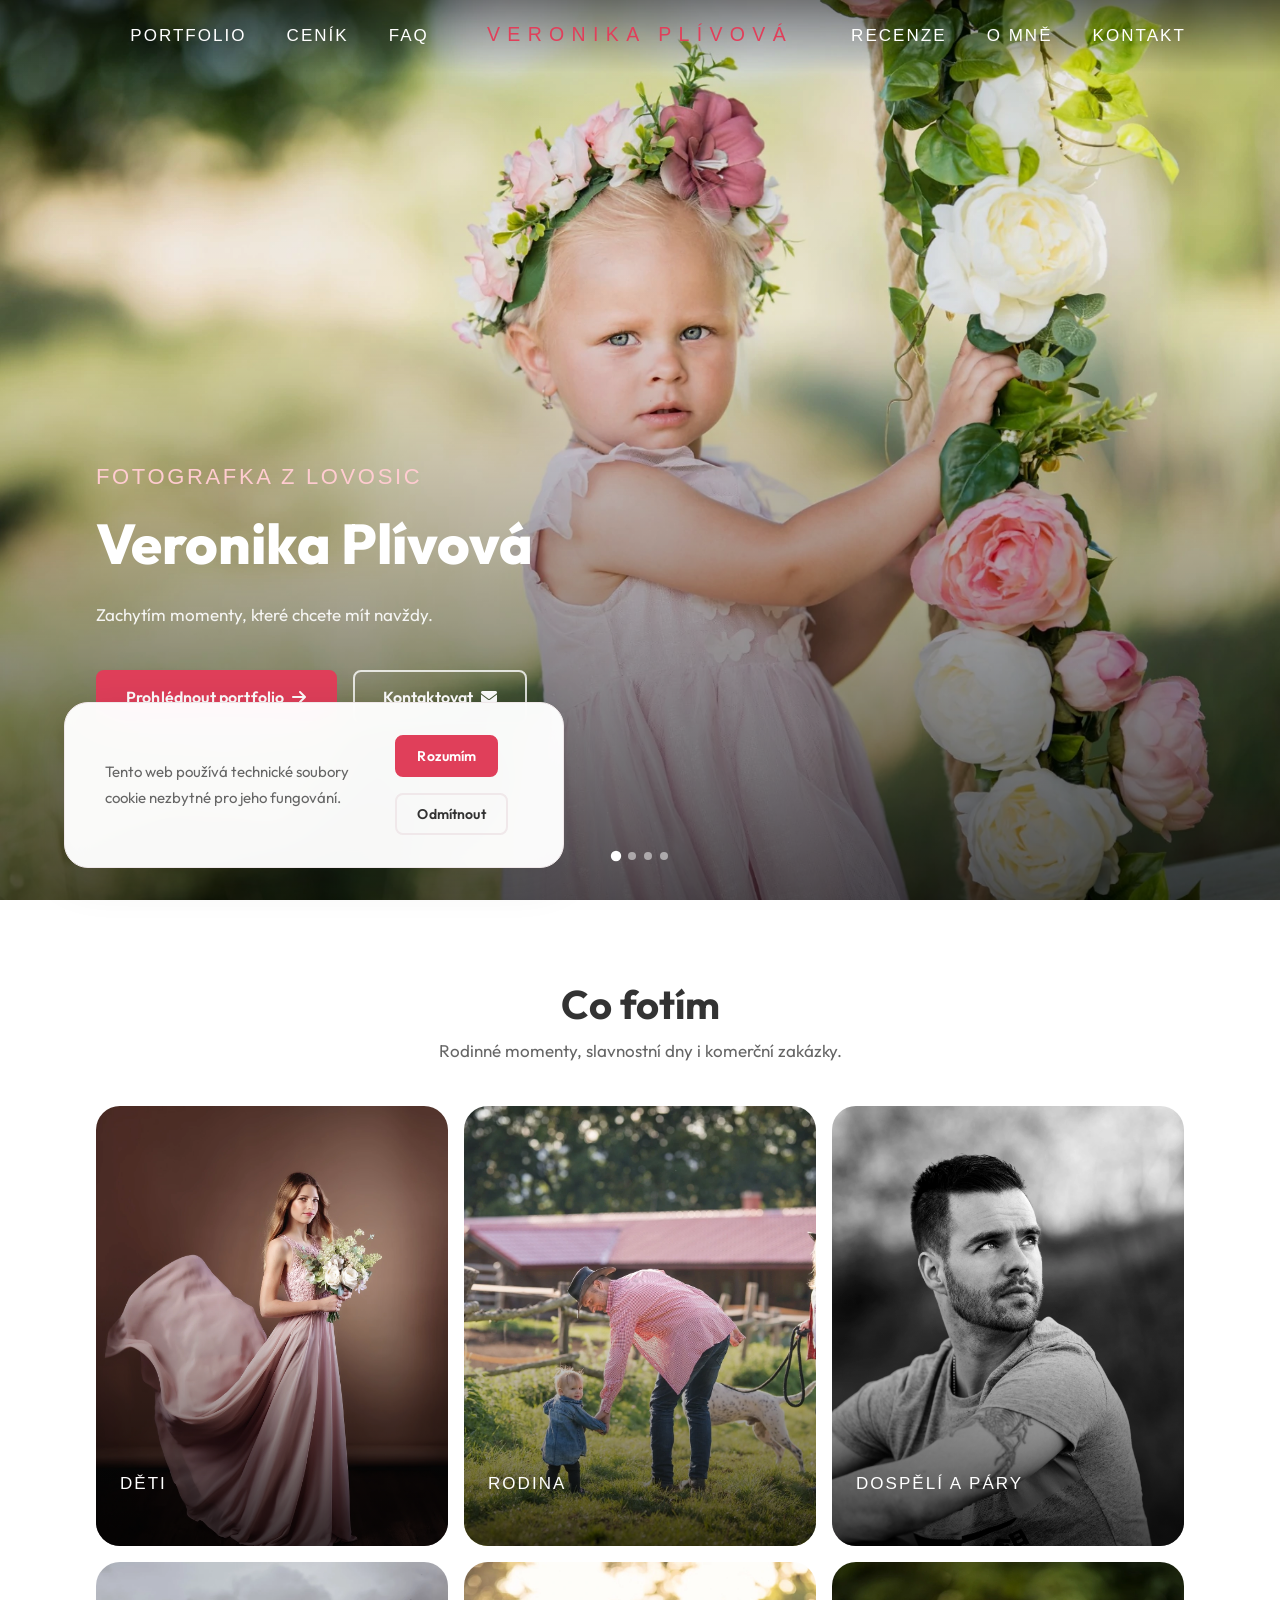
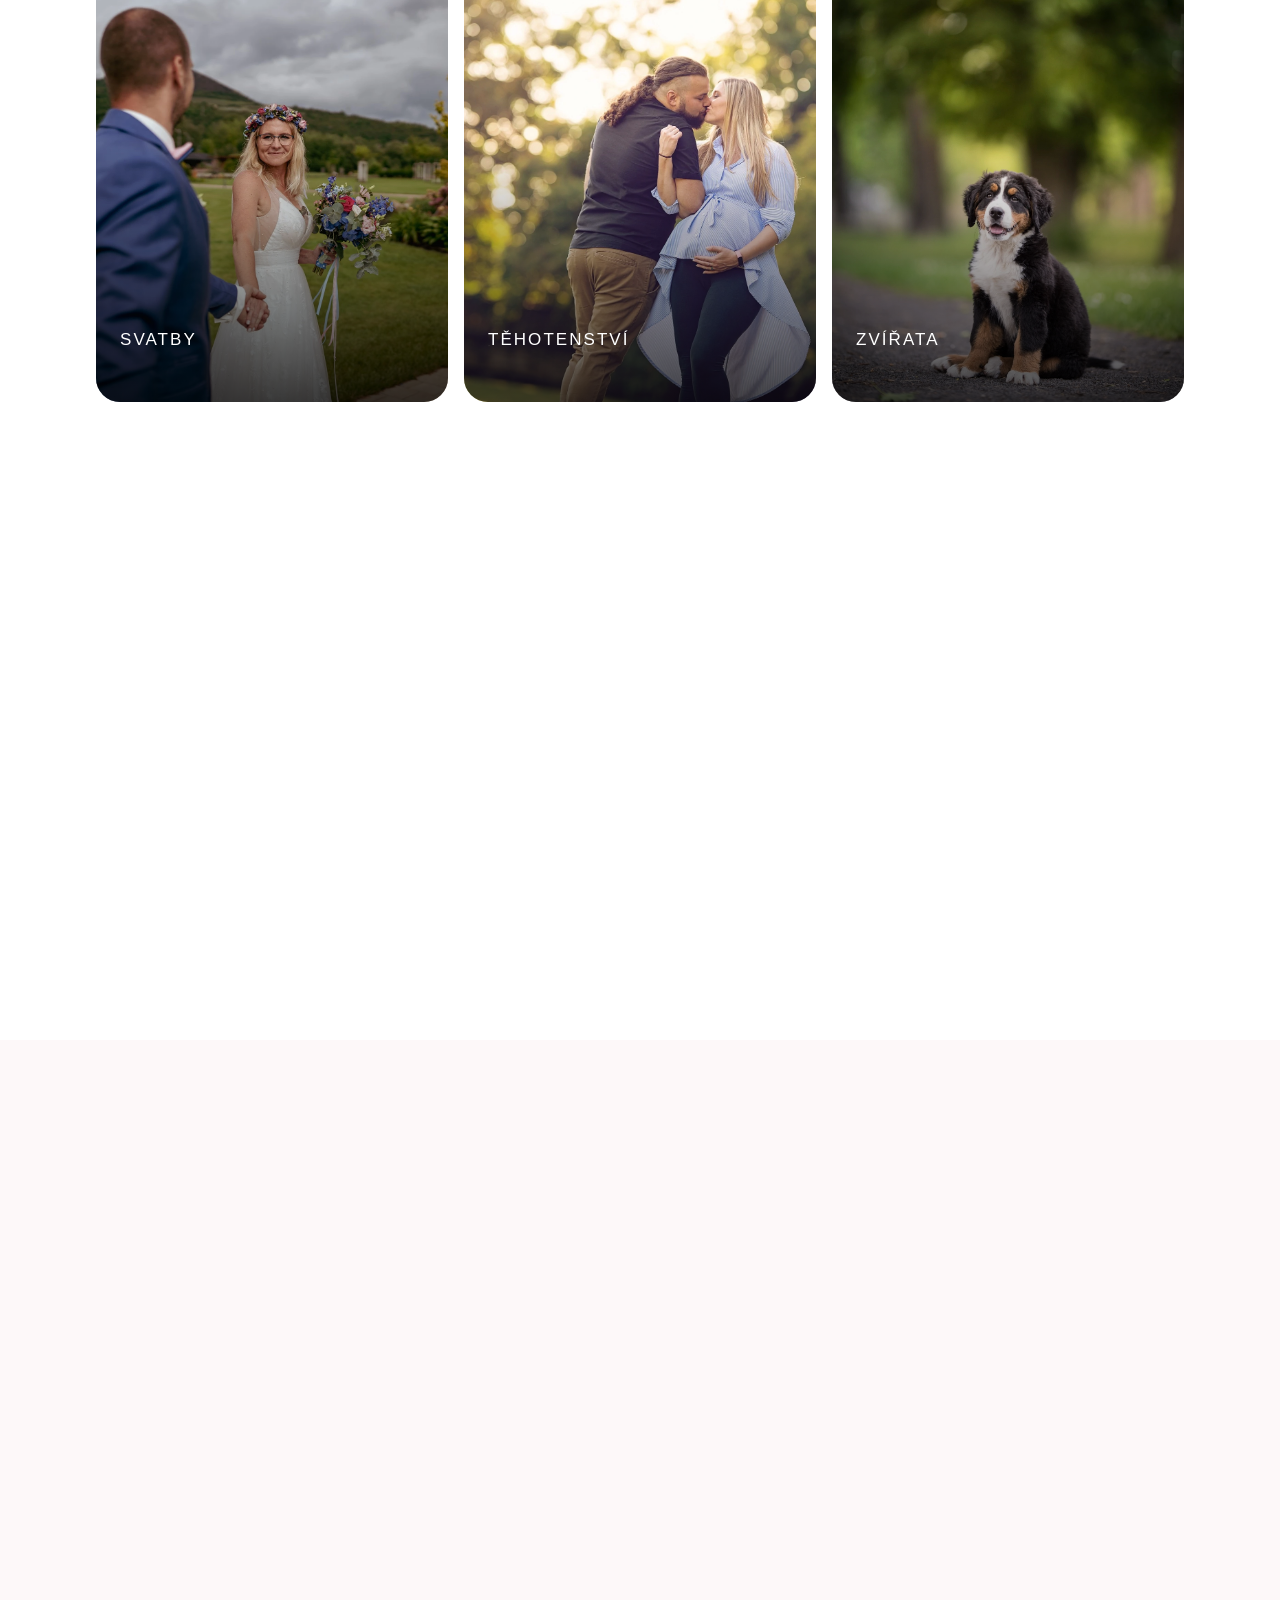
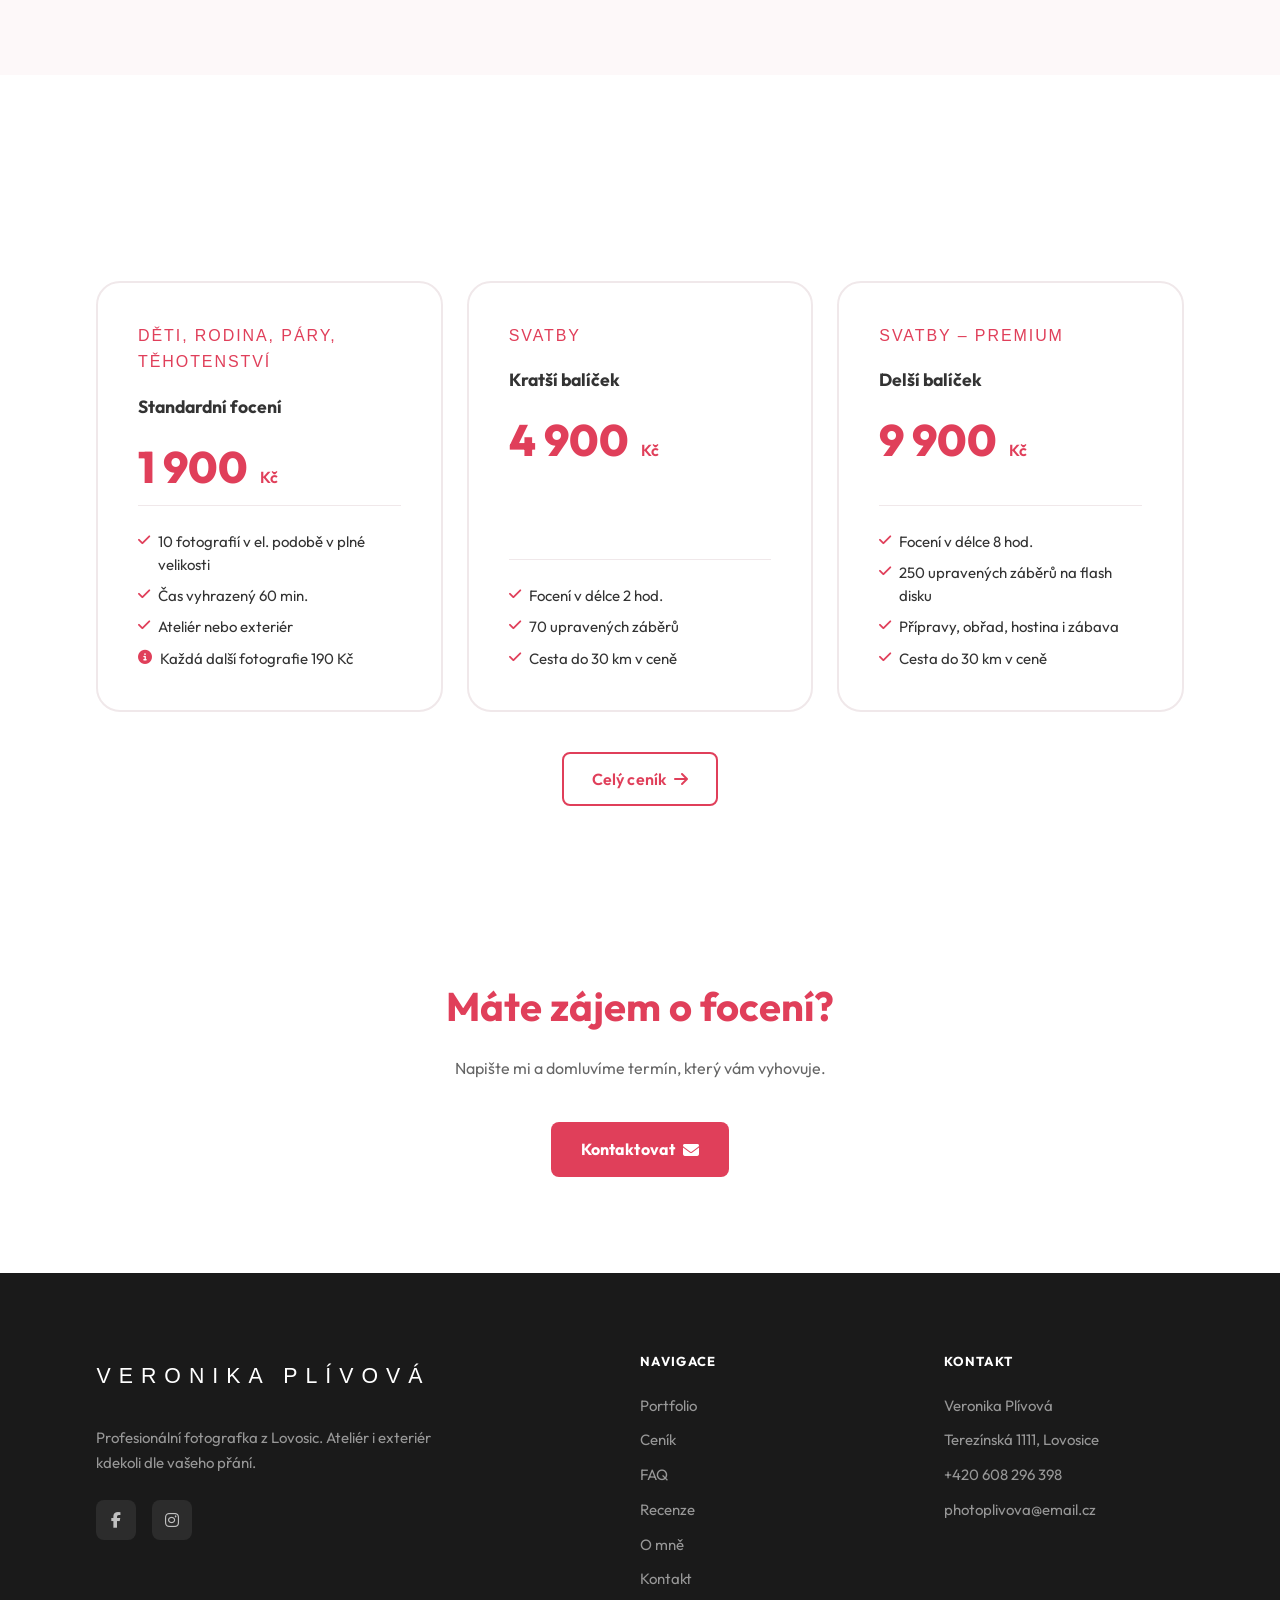
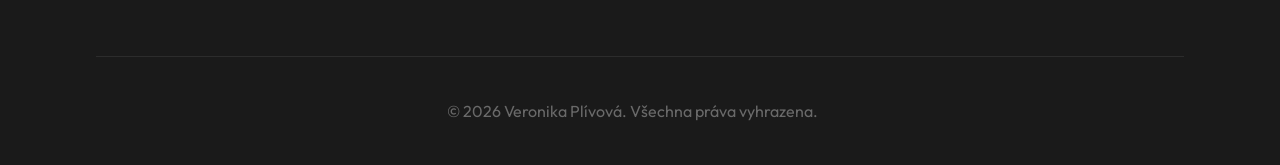
==== commit 0b385677: "verze1" ====
--- a/index.html
+++ b/index.html
@@ -151,9 +151,9 @@
   <!-- ── Kategorie (bento grid) ──────────────────────────── -->
   <section id="kategorie" aria-labelledby="kategorie-h2">
     <div class="container">
-      <div class="section-header reveal">
-        <h2 id="kategorie-h2">Co fotím</h2>
-        <p class="section-subtitle">Rodinné momenty, slavnostní dny i&nbsp;komerční zakázky.</p>
+      <div class="section-header text-center reveal" style="text-align:center">
+        <h2 id="kategorie-h2" style="text-align:center">Co fotím</h2>
+        <p class="section-subtitle" style="text-align:center;margin-inline:auto">Rodinné momenty, slavnostní dny i&nbsp;komerční zakázky.</p>
       </div>
 
       <div class="bento-grid">
--- a/css/styles.css
+++ b/css/styles.css
@@ -75,7 +75,10 @@
 .section-subtitle { color: var(--c-muted); font-size: 1.0625rem; }
 .section-alt { background: var(--c-bg-alt); }
 .text-center { text-align: center; }
-.text-center p { margin-inline: auto; }
+.text-center h1,
+.text-center h2,
+.text-center h3,
+.text-center p { text-align: center; margin-inline: auto; }
 
 /* ── Tlačítka ────────────────────────────────────────────── */
 .btn {
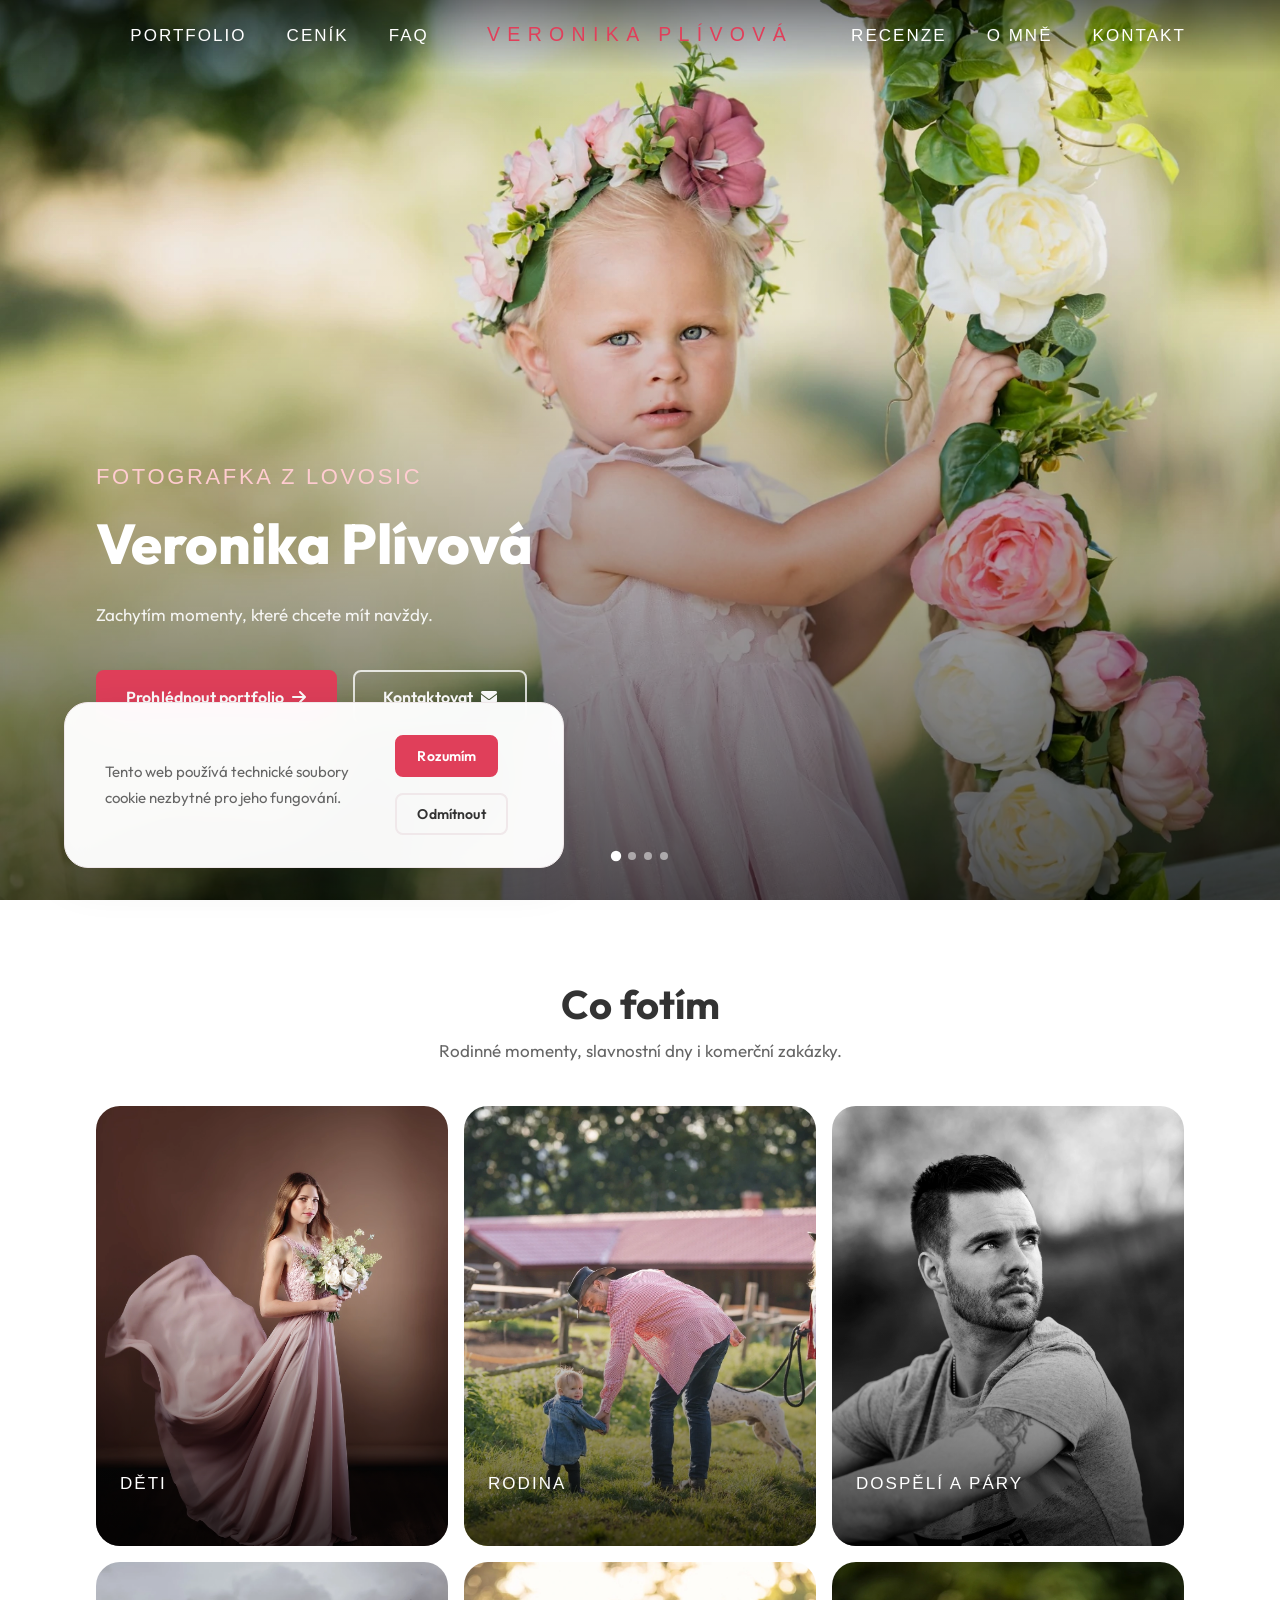
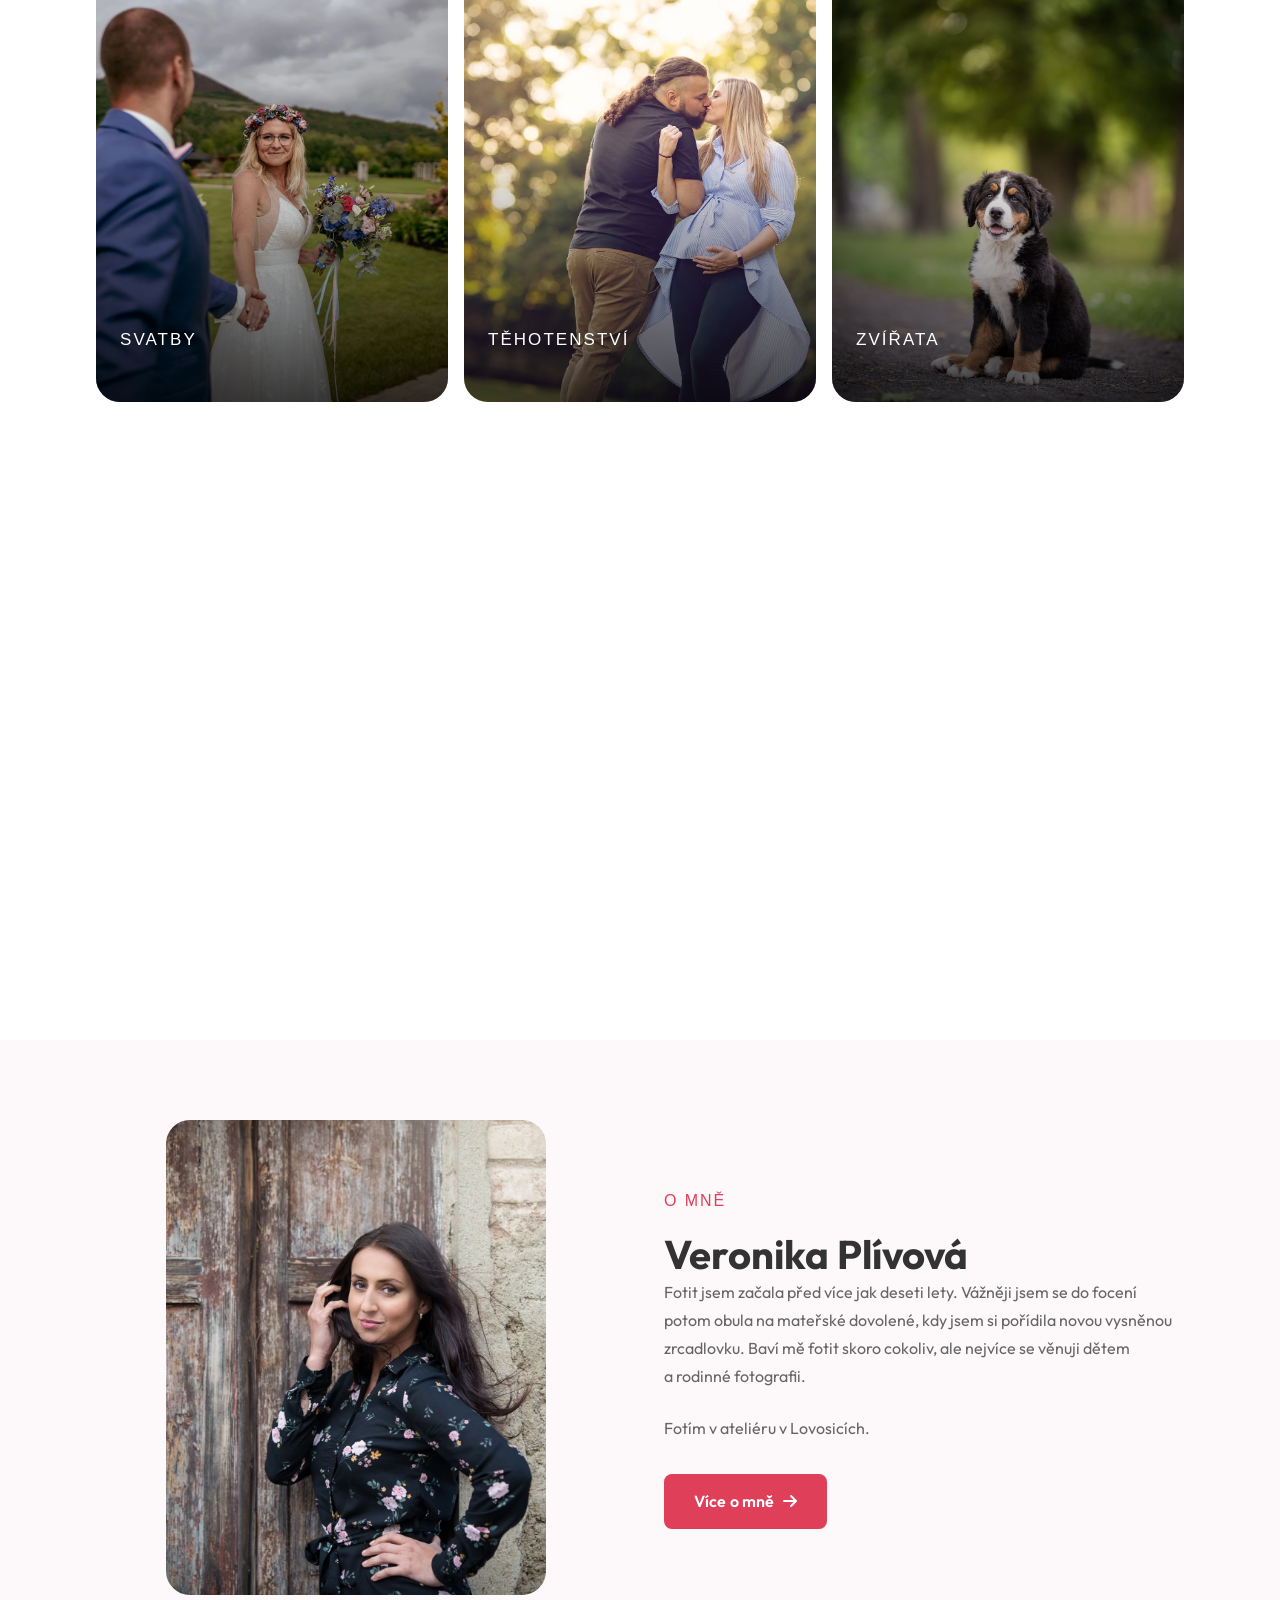
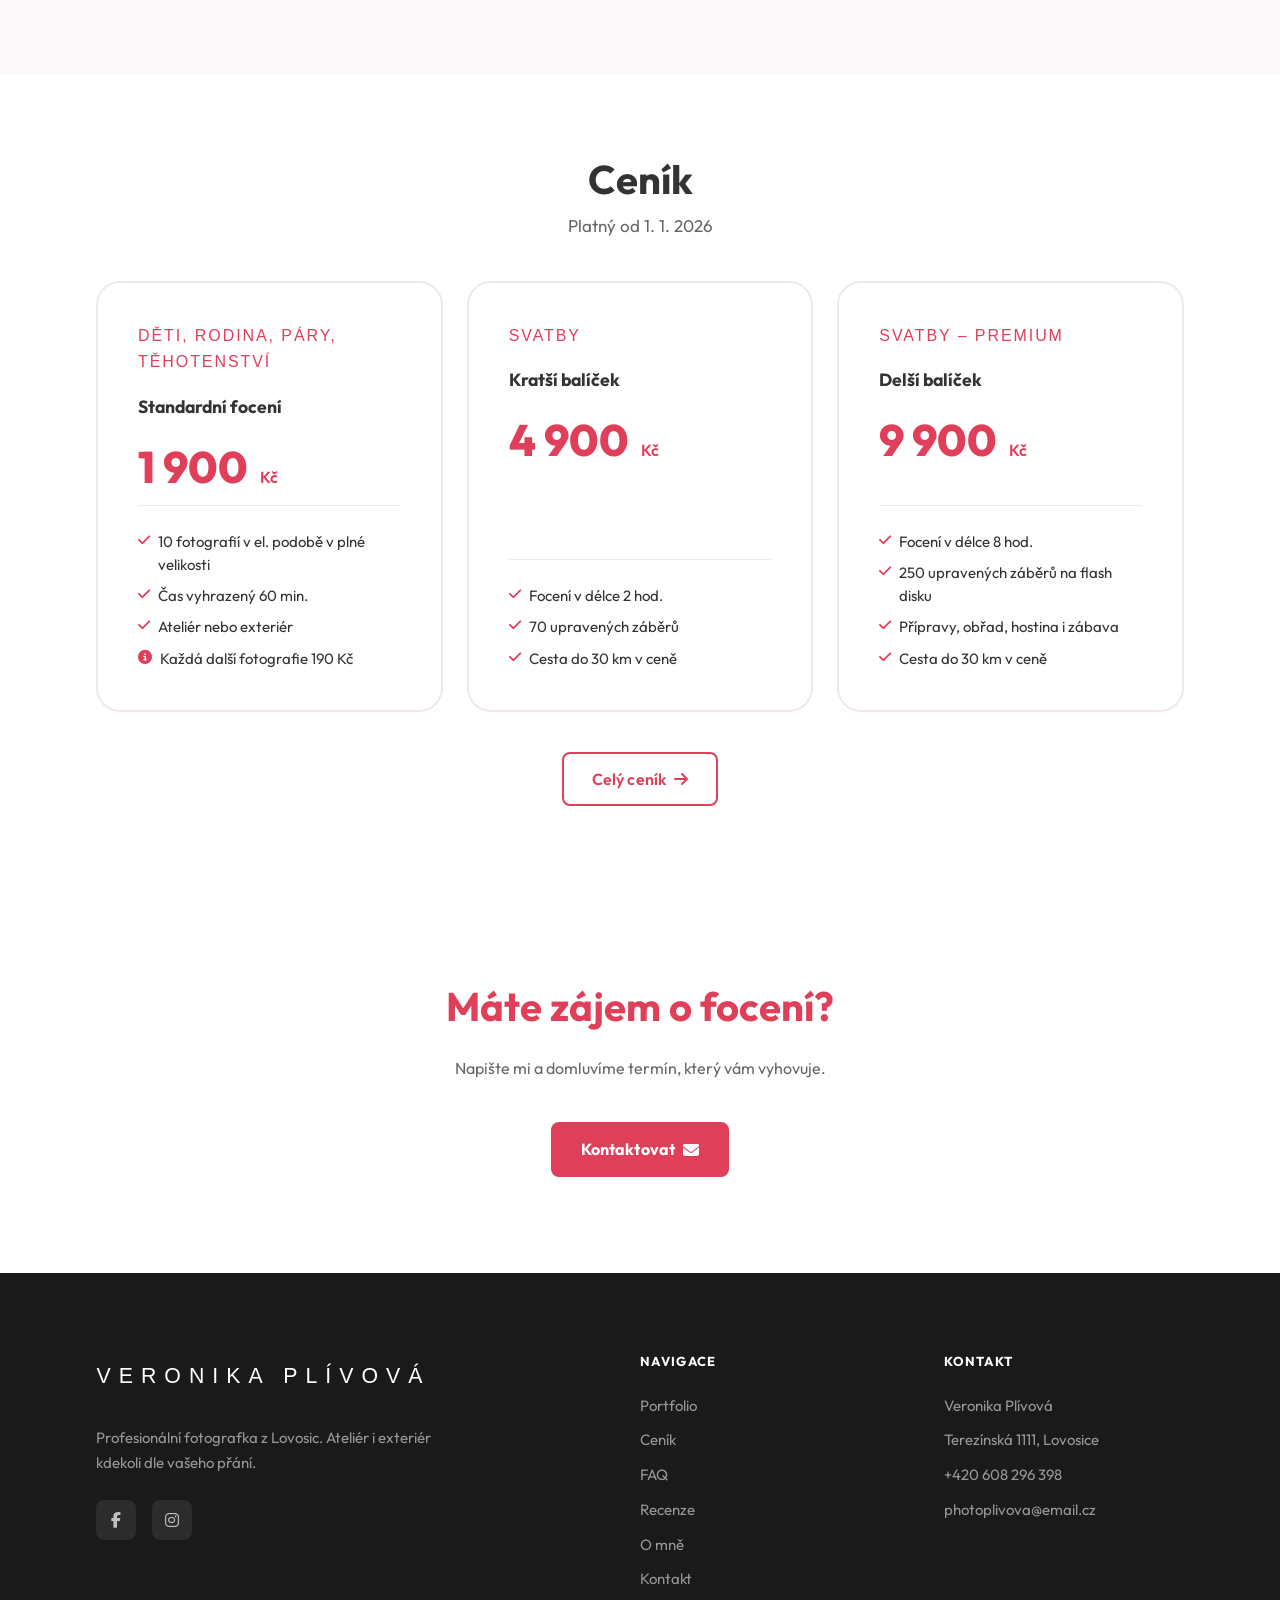
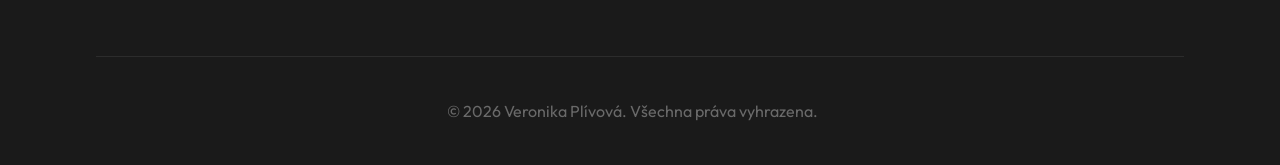
==== commit 6cd31ba4: "Recenze" ====
--- a/index.html
+++ b/index.html
@@ -8,14 +8,14 @@
 
   <title>Fotografka Veronika Plívová | Lovosice</title>
   <meta name="description" content="Profesionální fotografka Veronika Plívová z&nbsp;Lovosic. Rodinné focení, děti, páry, svatby a&nbsp;těhotenské focení. Ateliér i&nbsp;exteriér dle přání.">
-  <link rel="canonical" href="https://domena.cz/">
+  <link rel="canonical" href="https://veronikaplivova.barboramichajlov.cz/">
 
   <!-- Open Graph -->
   <meta property="og:type"        content="website">
-  <meta property="og:url"         content="https://domena.cz/">
+  <meta property="og:url"         content="https://veronikaplivova.barboramichajlov.cz/">
   <meta property="og:title"       content="Fotografka Veronika Plívová | Lovosice">
   <meta property="og:description" content="Profesionální fotografka z&nbsp;Lovosic. Rodinné focení, děti, páry, svatby a&nbsp;těhotenské focení.">
-  <meta property="og:image"       content="https://domena.cz/Obrazky_Plivova/Hlavni/DSC_6583.webp">
+  <meta property="og:image"       content="https://veronikaplivova.barboramichajlov.cz/og-image.jpg">
   <meta property="og:locale"      content="cs_CZ">
   <meta property="og:site_name"   content="Foto Veronika Plívová">
 
@@ -38,13 +38,13 @@
   {
     "@context": "https://schema.org",
     "@type": "LocalBusiness",
-    "@id": "https://domena.cz/#business",
+    "@id": "https://veronikaplivova.barboramichajlov.cz/#business",
     "name": "Foto Veronika Plívová",
     "description": "Profesionální fotografka nabízející rodinné focení, focení dětí, těhotenské focení, focení párů, svatební fotografii a&nbsp;produktovou fotografii.",
-    "url": "https://domena.cz",
+    "url": "https://veronikaplivova.barboramichajlov.cz",
     "telephone": "+420608296398",
     "email": "photoplivova@email.cz",
-    "image": "https://domena.cz/Obrazky_Plivova/Hlavni/DSC_6583.webp",
+    "image": "https://veronikaplivova.barboramichajlov.cz/og-image.jpg",
     "address": {
       "@type": "PostalAddress",
       "streetAddress": "Terezínská 1111",
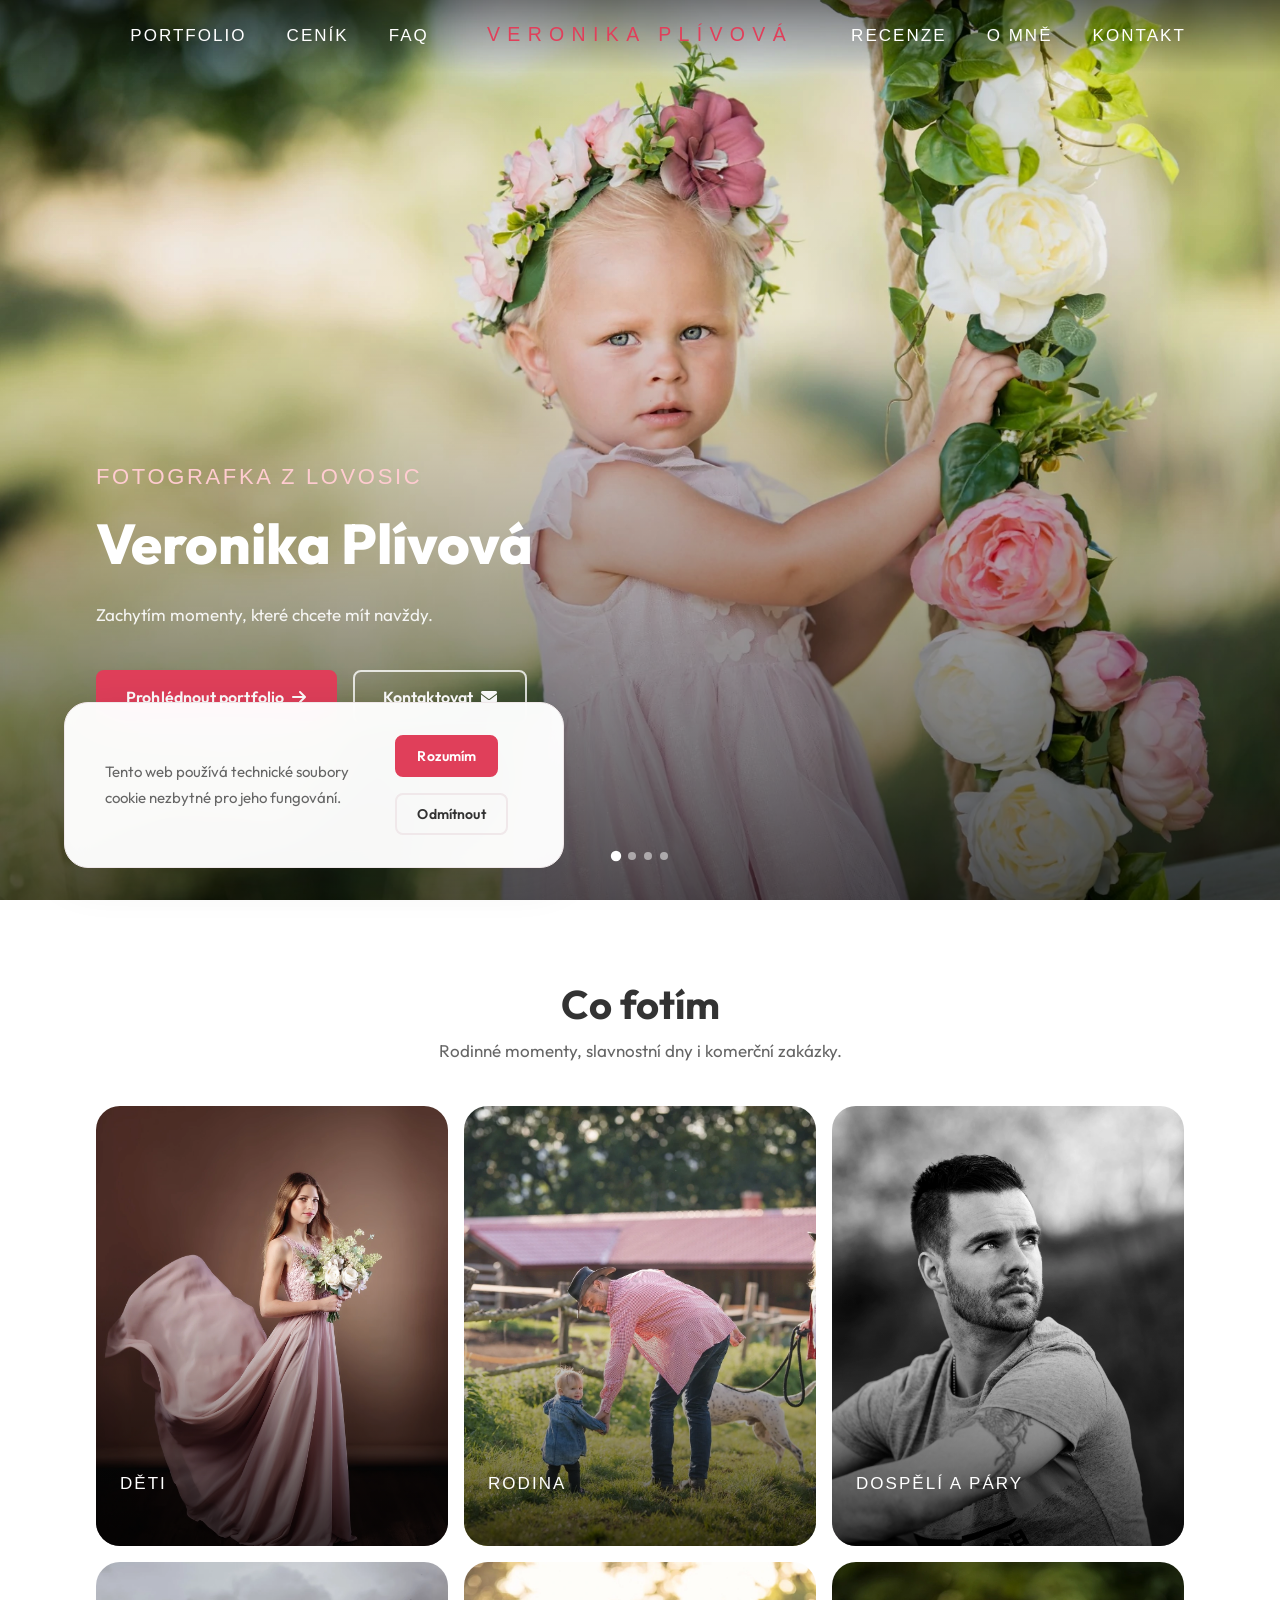
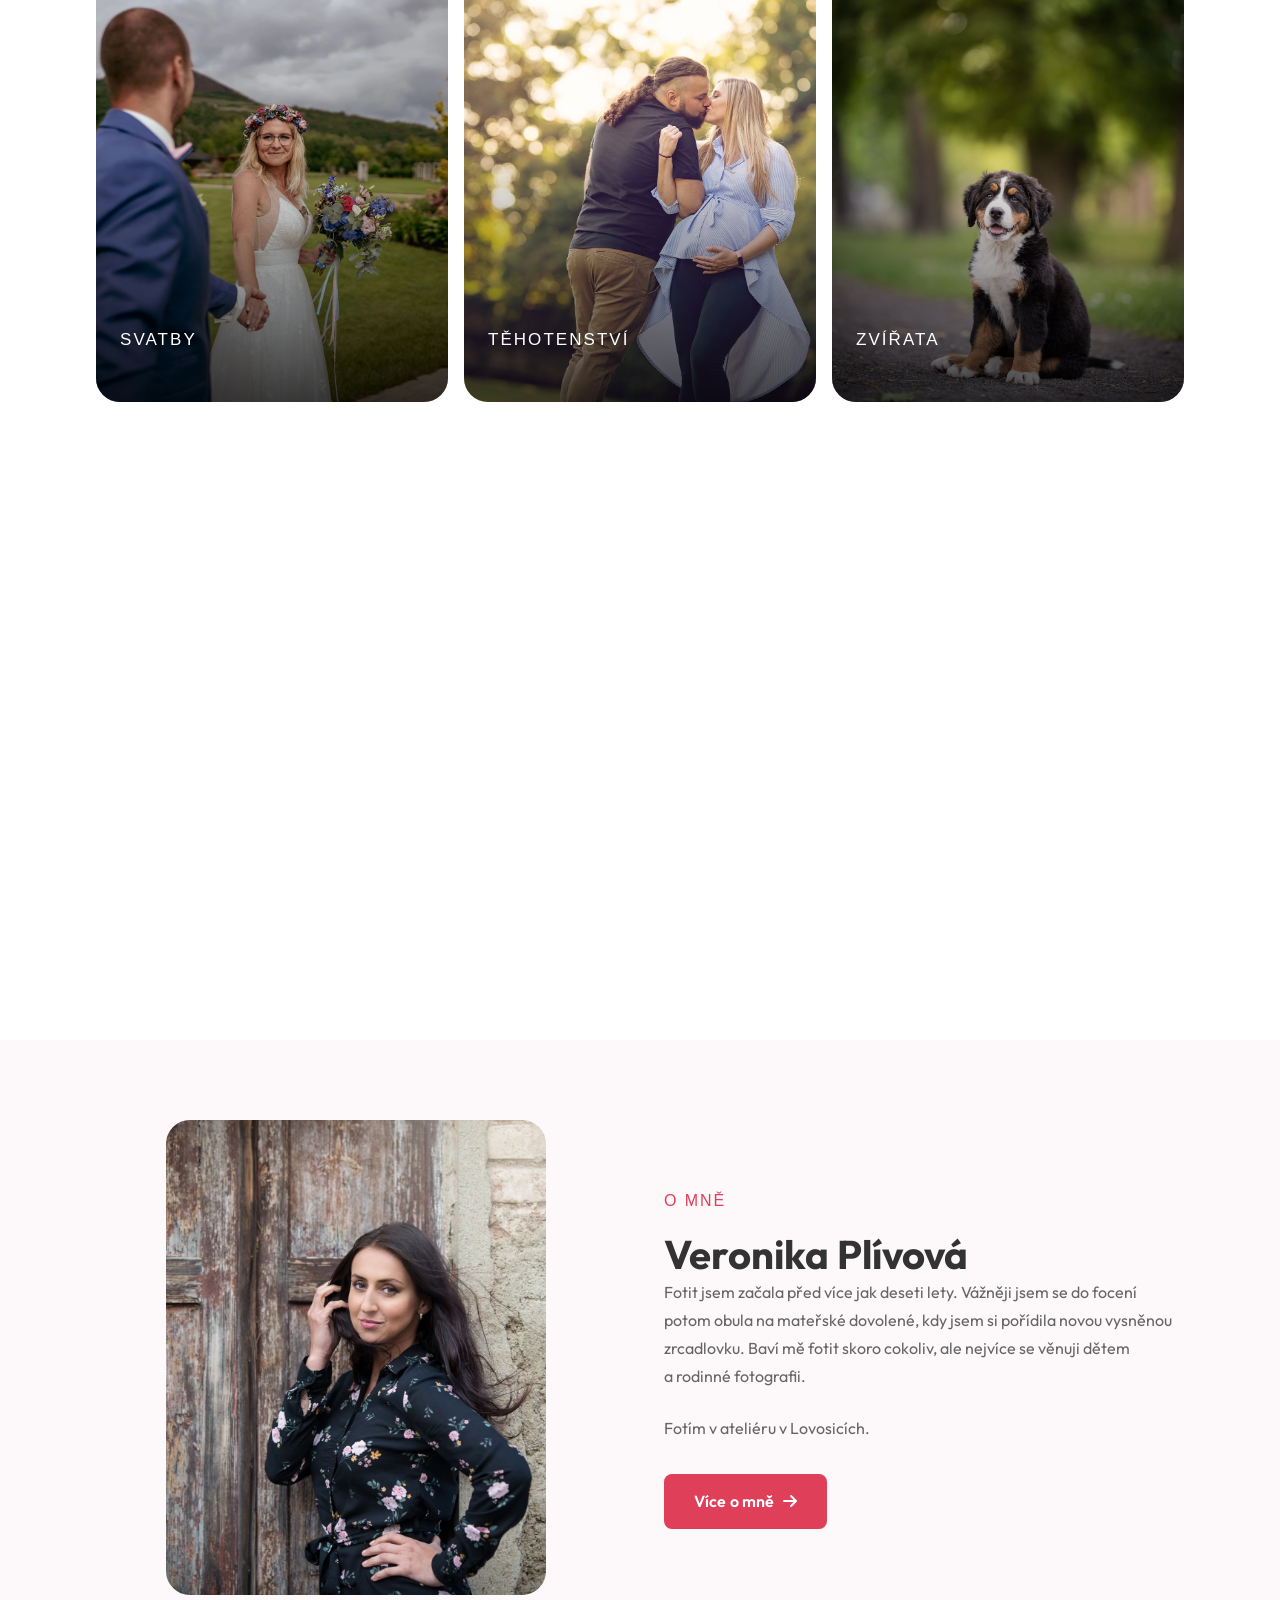
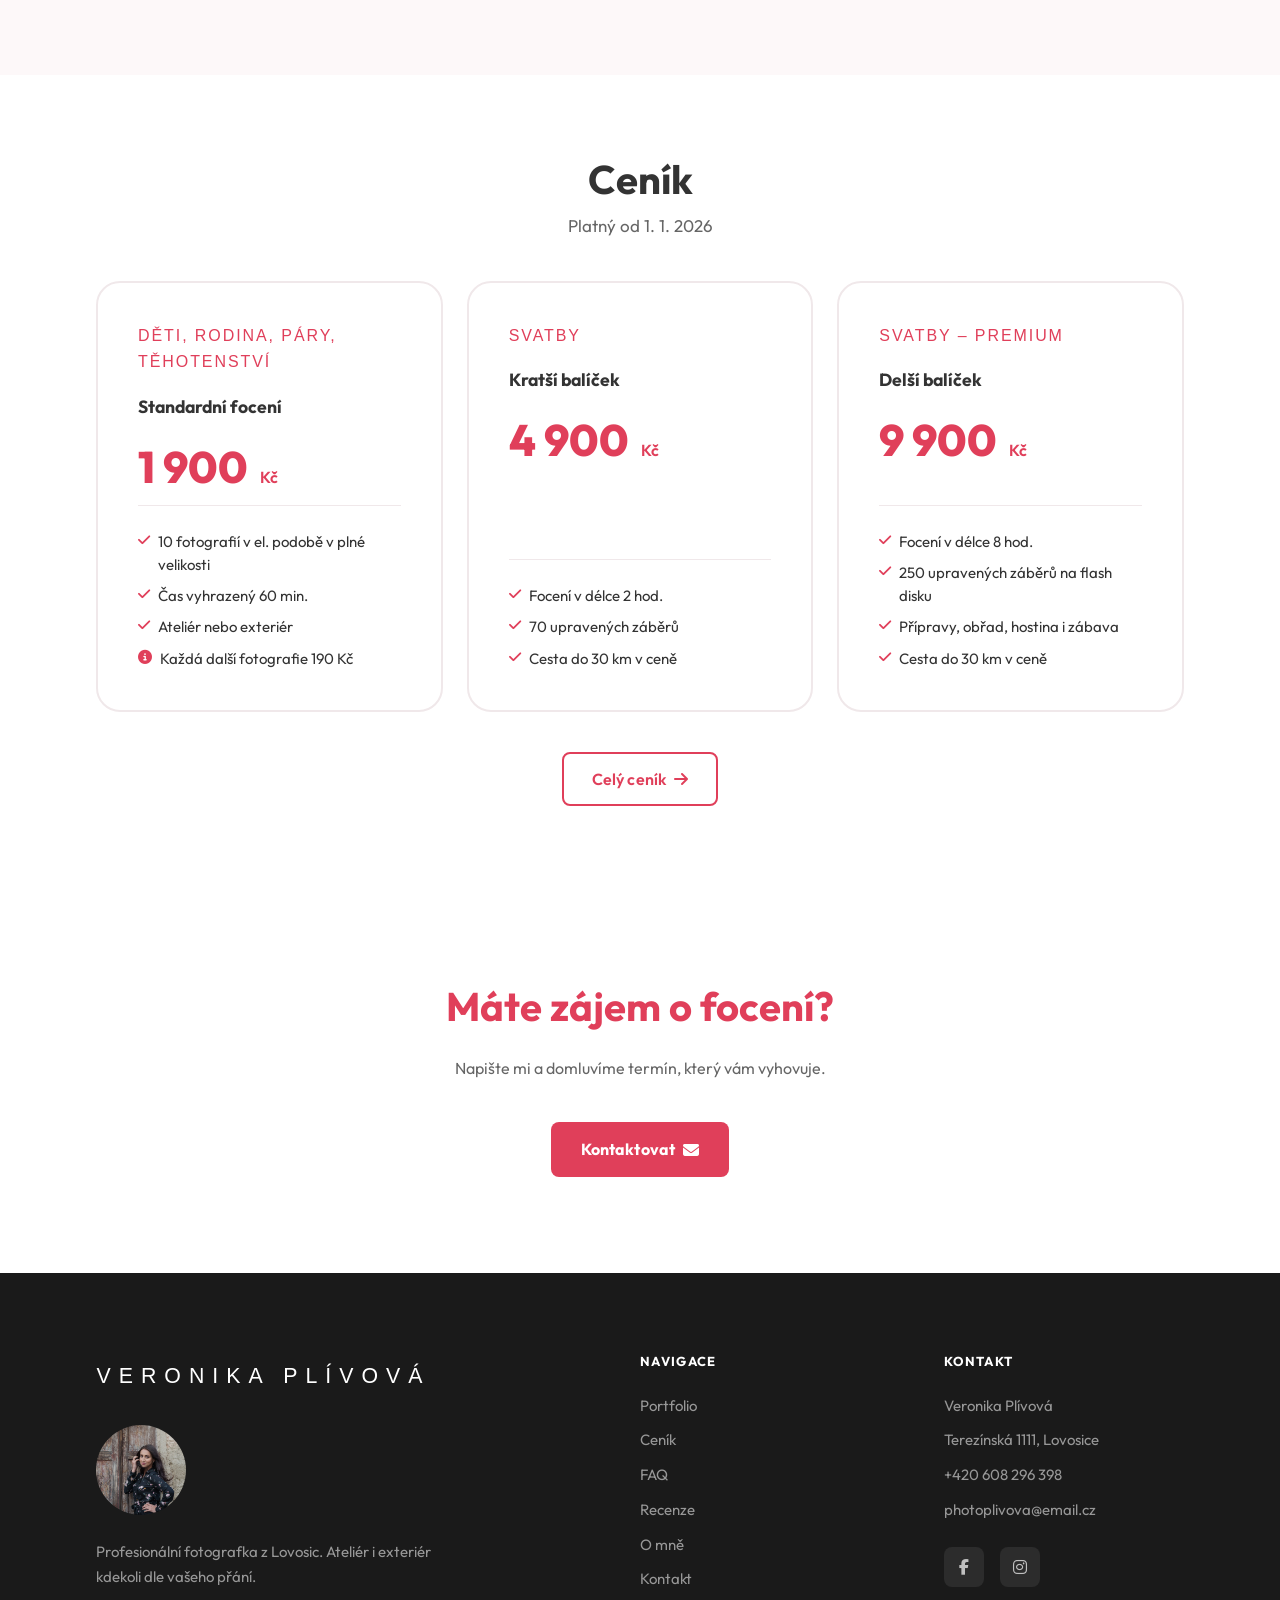
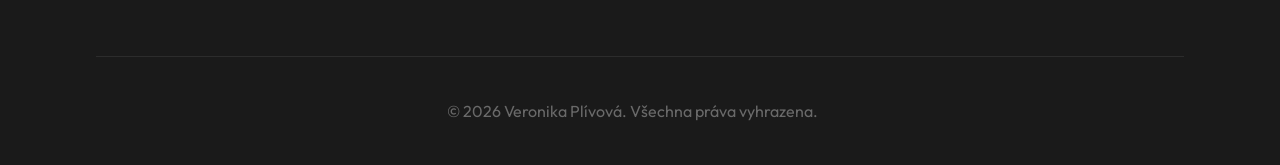
==== commit 7c418025: "paticka" ====
--- a/index.html
+++ b/index.html
@@ -322,17 +322,8 @@
     <div class="footer-grid">
       <div class="footer-brand">
         <img src="Obrazky_Plivova/Logo_Plivova.svg" alt="Logo Veronika Plívová" class="footer-logo">
+        <img src="Obrazky_Plivova/Omne_Plivova/DSC_3257mala.webp" alt="Veronika Plívová" class="footer-portrait" loading="lazy">
         <p>Profesionální fotografka z&nbsp;Lovosic. Ateliér i&nbsp;exteriér kdekoli dle vašeho přání.</p>
-        <div class="footer-social">
-          <a href="https://facebook.com/photoplivova" class="footer-social-icon"
-             aria-label="Facebook" rel="noopener noreferrer" target="_blank">
-            <i class="fa-brands fa-facebook-f" aria-hidden="true"></i>
-          </a>
-          <a href="https://www.instagram.com/photo_plivova/" class="footer-social-icon"
-             aria-label="Instagram" rel="noopener noreferrer" target="_blank">
-            <i class="fa-brands fa-instagram" aria-hidden="true"></i>
-          </a>
-        </div>
 
       </div>
 
@@ -357,6 +348,16 @@
           <a href="tel:+420608296398" class="footer-link">+420&nbsp;608&nbsp;296&nbsp;398</a>
           <a href="mailto:photoplivova@email.cz" class="footer-link">photoplivova@email.cz</a>
         </address>
+        <div class="footer-social">
+          <a href="https://facebook.com/photoplivova" class="footer-social-icon"
+             aria-label="Facebook" rel="noopener noreferrer" target="_blank">
+            <i class="fa-brands fa-facebook-f" aria-hidden="true"></i>
+          </a>
+          <a href="https://www.instagram.com/photo_plivova/" class="footer-social-icon"
+             aria-label="Instagram" rel="noopener noreferrer" target="_blank">
+            <i class="fa-brands fa-instagram" aria-hidden="true"></i>
+          </a>
+        </div>
       </div>
     </div>
 
--- a/css/styles.css
+++ b/css/styles.css
@@ -752,7 +752,7 @@
 .footer-brand { text-align: left; }
 .footer-logo { display: block; height: 48px; width: auto; margin-bottom: var(--sp-3); margin-left: -19px; filter: brightness(0) invert(1); }
 .footer-brand p { font-size: .9375rem; line-height: 1.7; max-width: 38ch; color: rgba(255,255,255,.55); }
-.footer-portrait { display: block; width: 100%; max-width: 220px; aspect-ratio: 3/4; object-fit: cover; border-radius: var(--radius-m); margin-top: var(--sp-4); opacity: .85; }
+.footer-portrait { display: block; width: 90px; height: 90px; object-fit: cover; border-radius: 50%; margin-top: var(--sp-3); margin-bottom: var(--sp-3); opacity: .85; }
 .footer-heading {
   font-size: .8125rem;
   font-weight: 700;
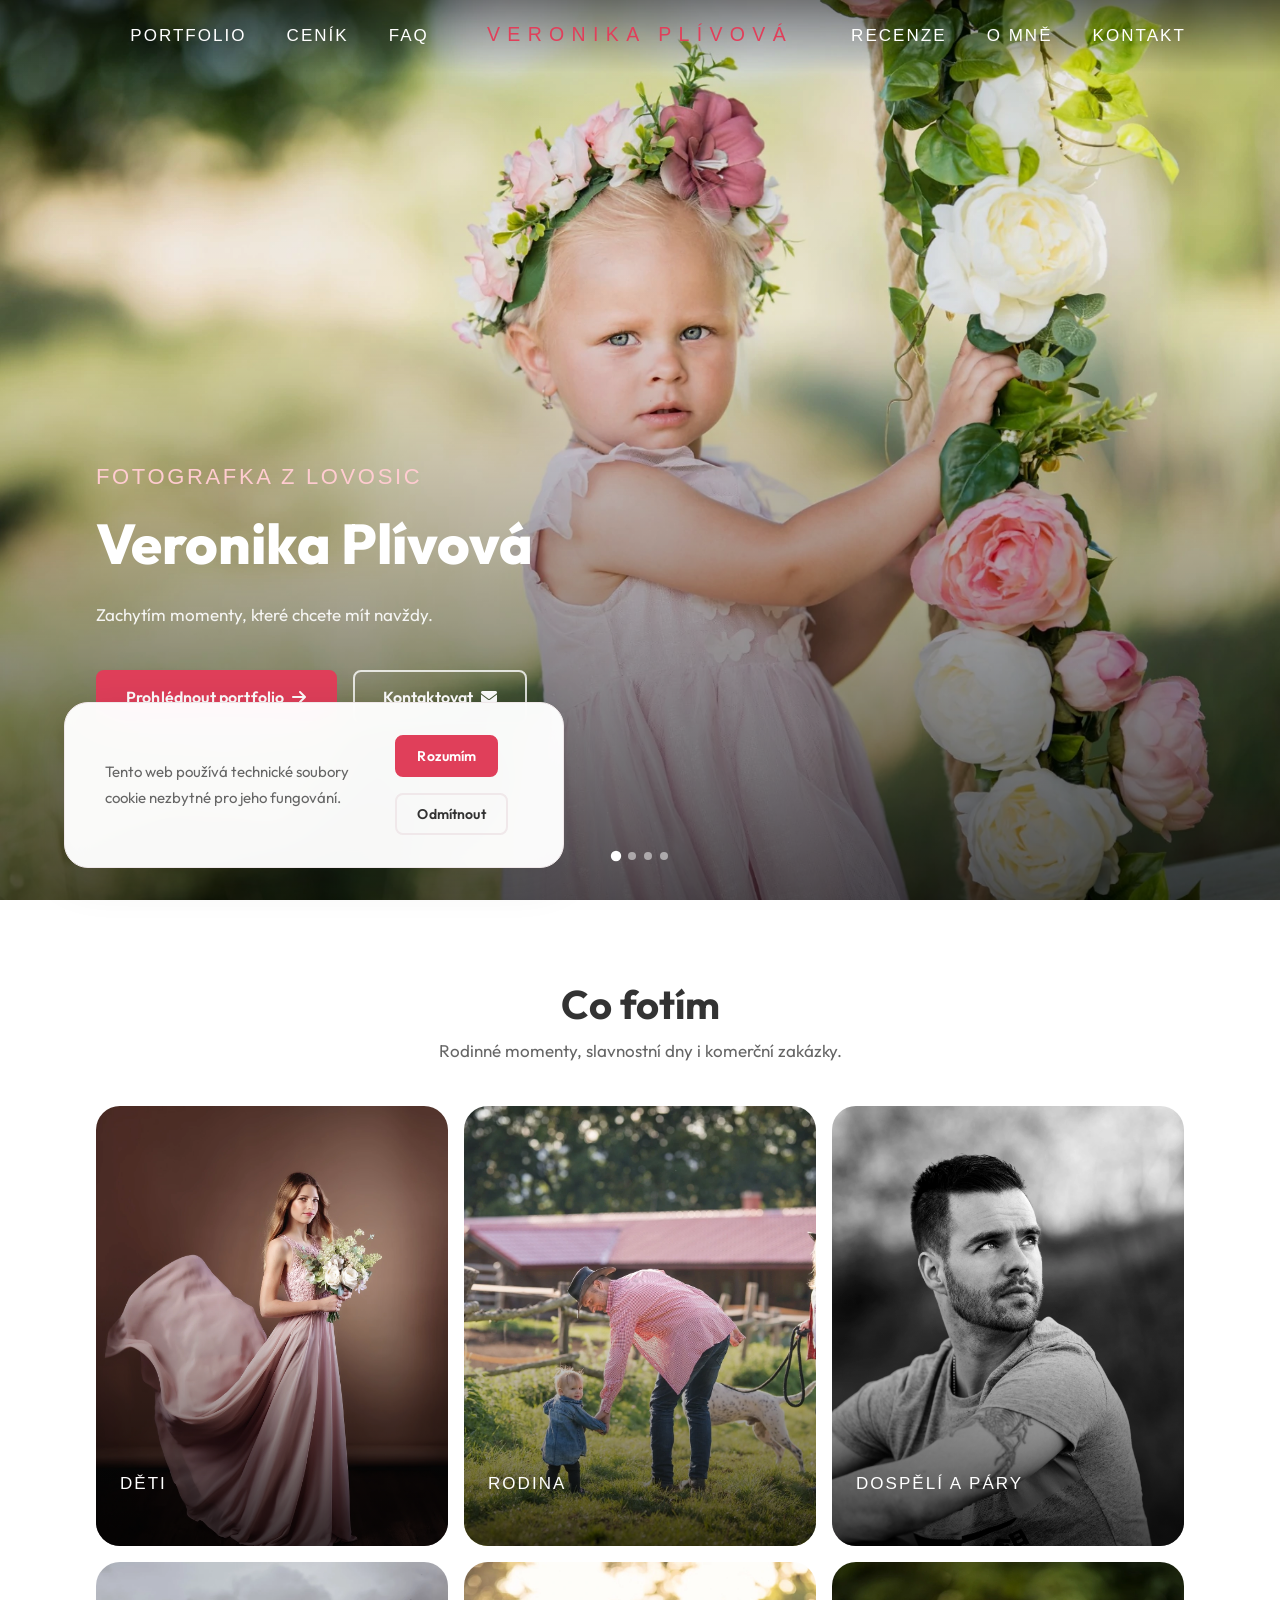
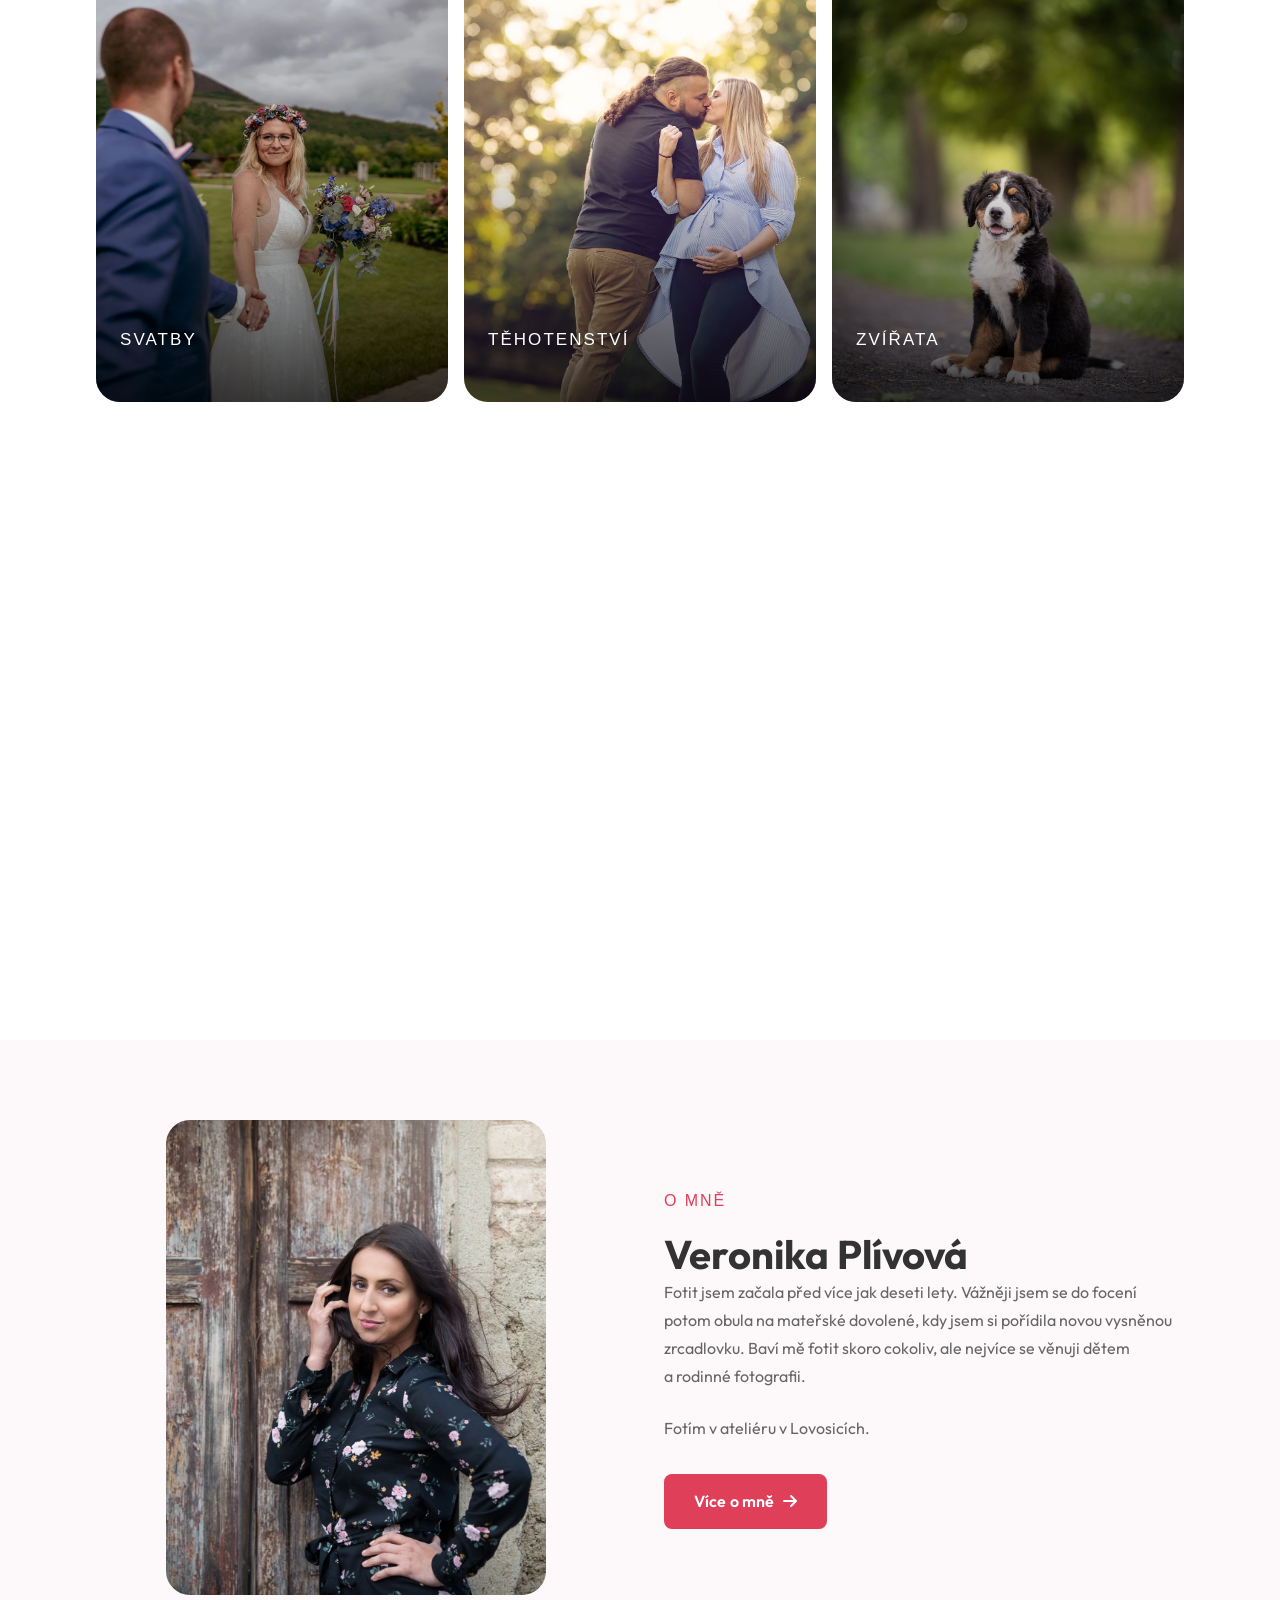
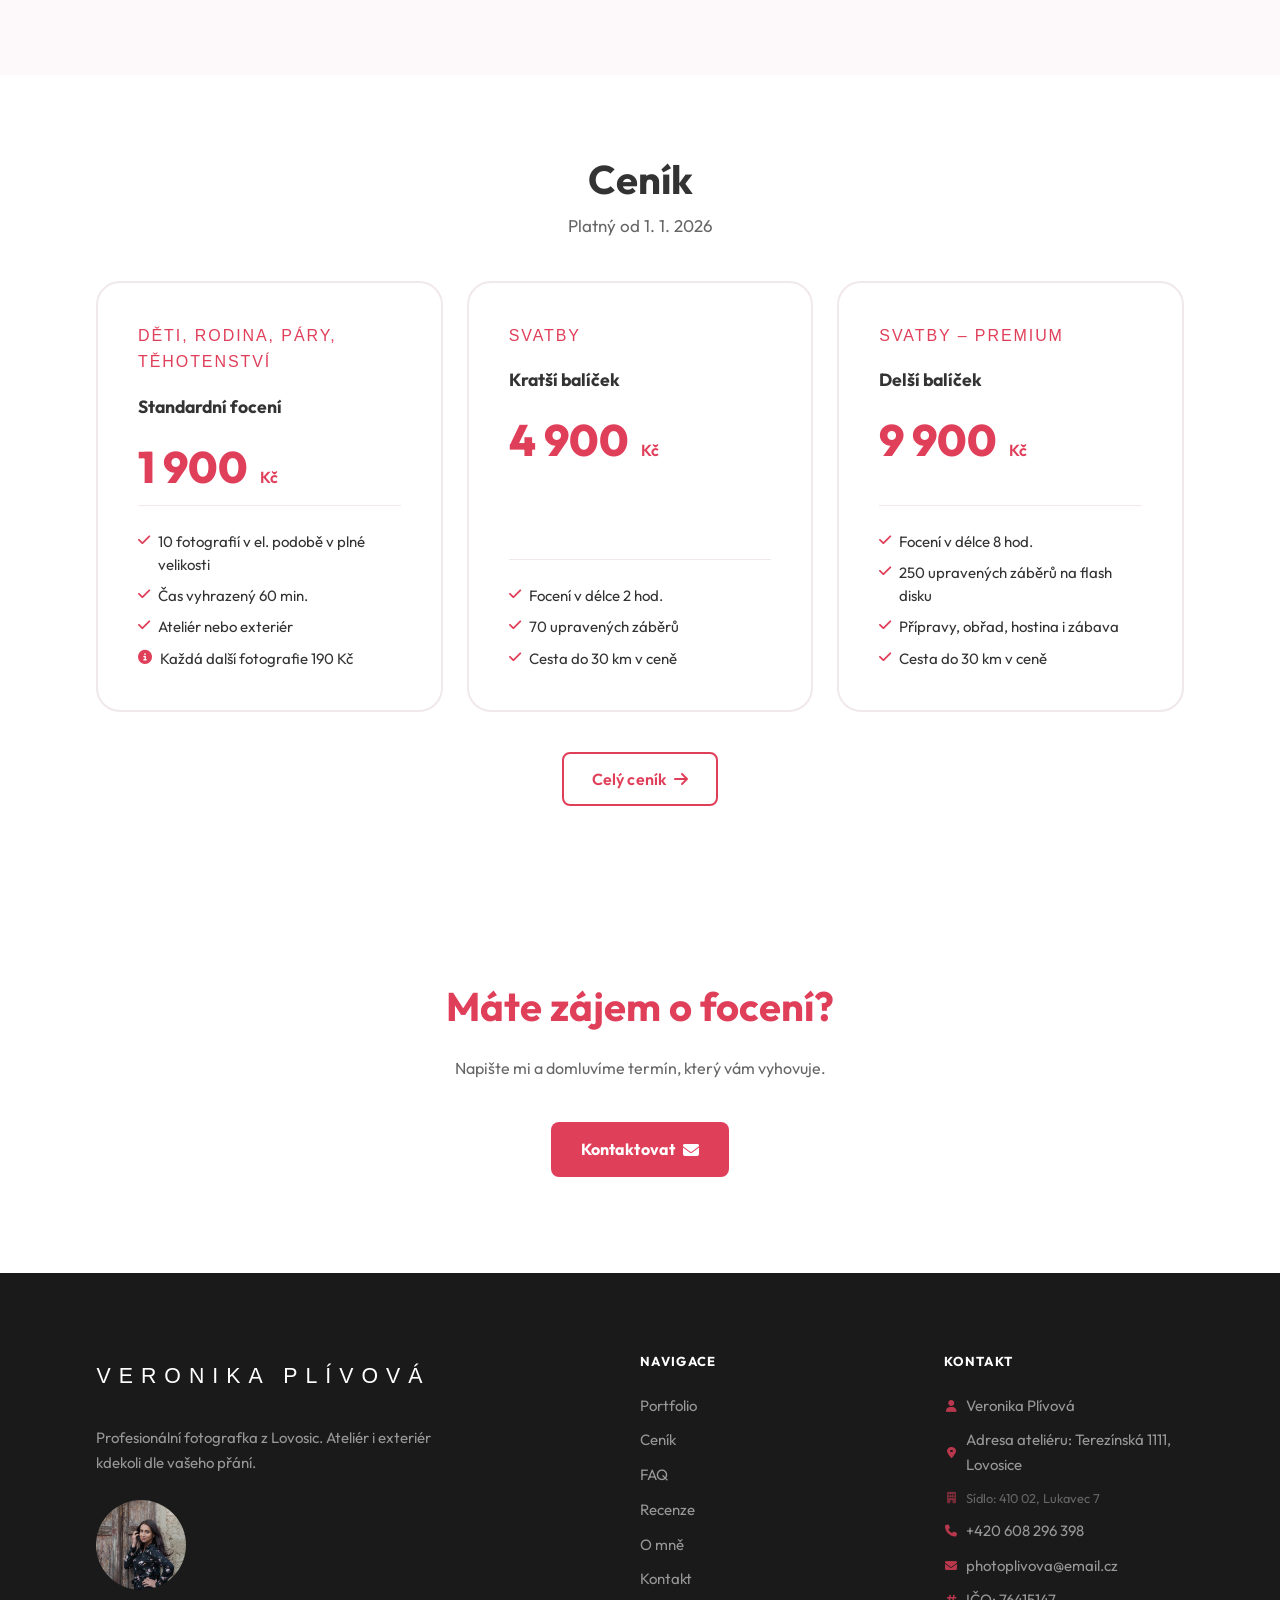
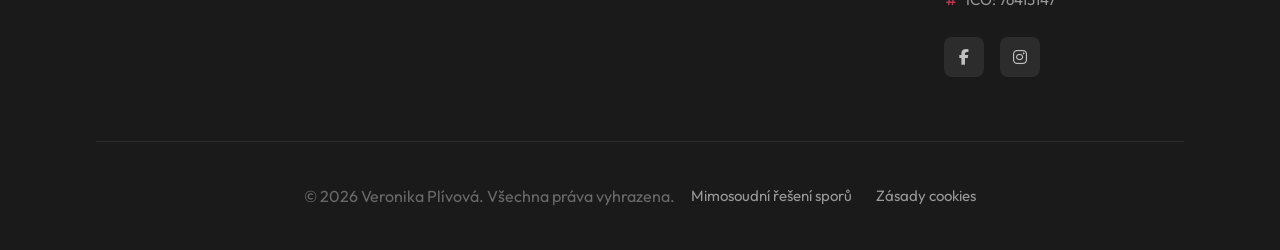
==== commit 9664615c: "paticka2" ====
--- a/index.html
+++ b/index.html
@@ -42,6 +42,7 @@
     "name": "Foto Veronika Plívová",
     "description": "Profesionální fotografka nabízející rodinné focení, focení dětí, těhotenské focení, focení párů, svatební fotografii a&nbsp;produktovou fotografii.",
     "url": "https://veronikaplivova.barboramichajlov.cz",
+    "taxID": "76415147",
     "telephone": "+420608296398",
     "email": "photoplivova@email.cz",
     "image": "https://veronikaplivova.barboramichajlov.cz/og-image.jpg",
@@ -322,8 +323,9 @@
     <div class="footer-grid">
       <div class="footer-brand">
         <img src="Obrazky_Plivova/Logo_Plivova.svg" alt="Logo Veronika Plívová" class="footer-logo">
+        <p>Profesionální fotografka z&nbsp;Lovosic. Ateliér i&nbsp;exteriér kdekoli dle vašeho přání.</p>
         <img src="Obrazky_Plivova/Omne_Plivova/DSC_3257mala.webp" alt="Veronika Plívová" class="footer-portrait" loading="lazy">
-        <p>Profesionální fotografka z&nbsp;Lovosic. Ateliér i&nbsp;exteriér kdekoli dle vašeho přání.</p>
+
 
       </div>
 
@@ -342,11 +344,12 @@
       <div>
         <h3 class="footer-heading">Kontakt</h3>
         <address class="footer-links">
-          <span class="footer-link">Veronika Plívová</span>
-          <span class="footer-link">Terezínská 1111, Lovosice</span>
-          <!-- IČ: doplnit -->
-          <a href="tel:+420608296398" class="footer-link">+420&nbsp;608&nbsp;296&nbsp;398</a>
-          <a href="mailto:photoplivova@email.cz" class="footer-link">photoplivova@email.cz</a>
+          <span class="footer-link"><i class="fa-solid fa-user footer-contact-icon" aria-hidden="true"></i>Veronika Plívová</span>
+          <a href="https://maps.app.goo.gl/MpopxitPX6aHcJAa8" class="footer-link" target="_blank" rel="noopener noreferrer"><i class="fa-solid fa-location-dot footer-contact-icon" aria-hidden="true"></i>Adresa&nbsp;ateliéru:&nbsp;Terezínská 1111, Lovosice</a>
+          <span class="footer-link" style="font-size:.8em;opacity:.6;"><i class="fa-solid fa-building footer-contact-icon" aria-hidden="true"></i>Sídlo: 410&nbsp;02, Lukavec&nbsp;7</span>
+          <a href="tel:+420608296398" class="footer-link"><i class="fa-solid fa-phone footer-contact-icon" aria-hidden="true"></i>+420&nbsp;608&nbsp;296&nbsp;398</a>
+          <a href="mailto:photoplivova@email.cz" class="footer-link"><i class="fa-solid fa-envelope footer-contact-icon" aria-hidden="true"></i>photoplivova@email.cz</a>
+          <span class="footer-link"><i class="fa-solid fa-hashtag footer-contact-icon" aria-hidden="true"></i>IČO: 76415147</span>
         </address>
         <div class="footer-social">
           <a href="https://facebook.com/photoplivova" class="footer-social-icon"
@@ -368,6 +371,8 @@
       <div class="footer-legal">
         <!-- <span>IČ: XXXXXXXX</span> -->
         <!-- <span>Zápis v&nbsp;živnostenském rejstříku</span> -->
+        <a href="/adr"     class="footer-link">Mimosoudní řešení sporů</a>
+        <a href="/cookies" class="footer-link">Zásady cookies</a>
       </div>
     </div>
   </div>
--- a/css/styles.css
+++ b/css/styles.css
@@ -775,6 +775,8 @@
   transition: var(--tr);
 }
 .footer-social-icon:hover { background: var(--c-primary); color: #fff; transform: translateY(-2px); }
+address.footer-links .footer-link { display: flex; align-items: center; }
+.footer-contact-icon { width: 14px; font-size: .75rem; line-height: 1; text-align: center; color: var(--c-primary); opacity: .8; margin-right: 8px; flex-shrink: 0; }
 .footer-divider { border: none; border-top: 1px solid rgba(255,255,255,.08); margin-bottom: var(--sp-5); }
 .footer-bottom {
   display: flex;
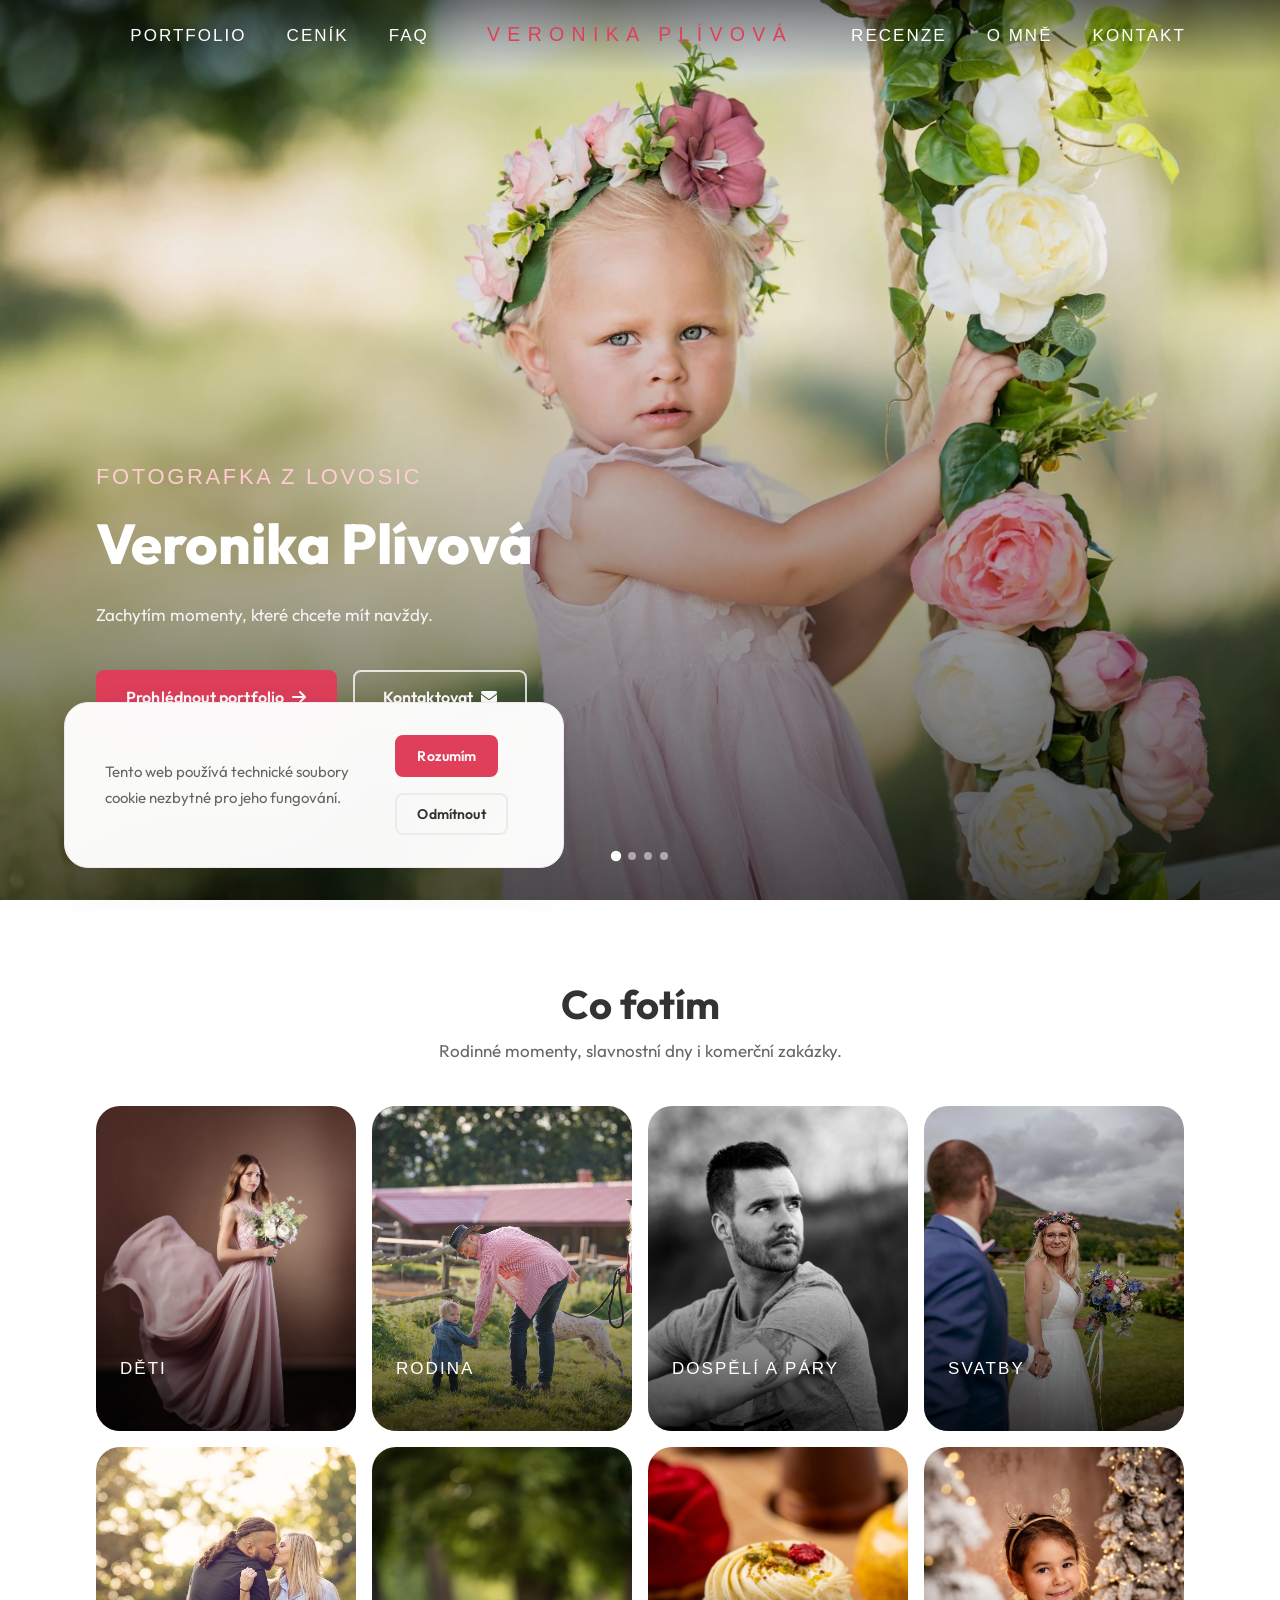
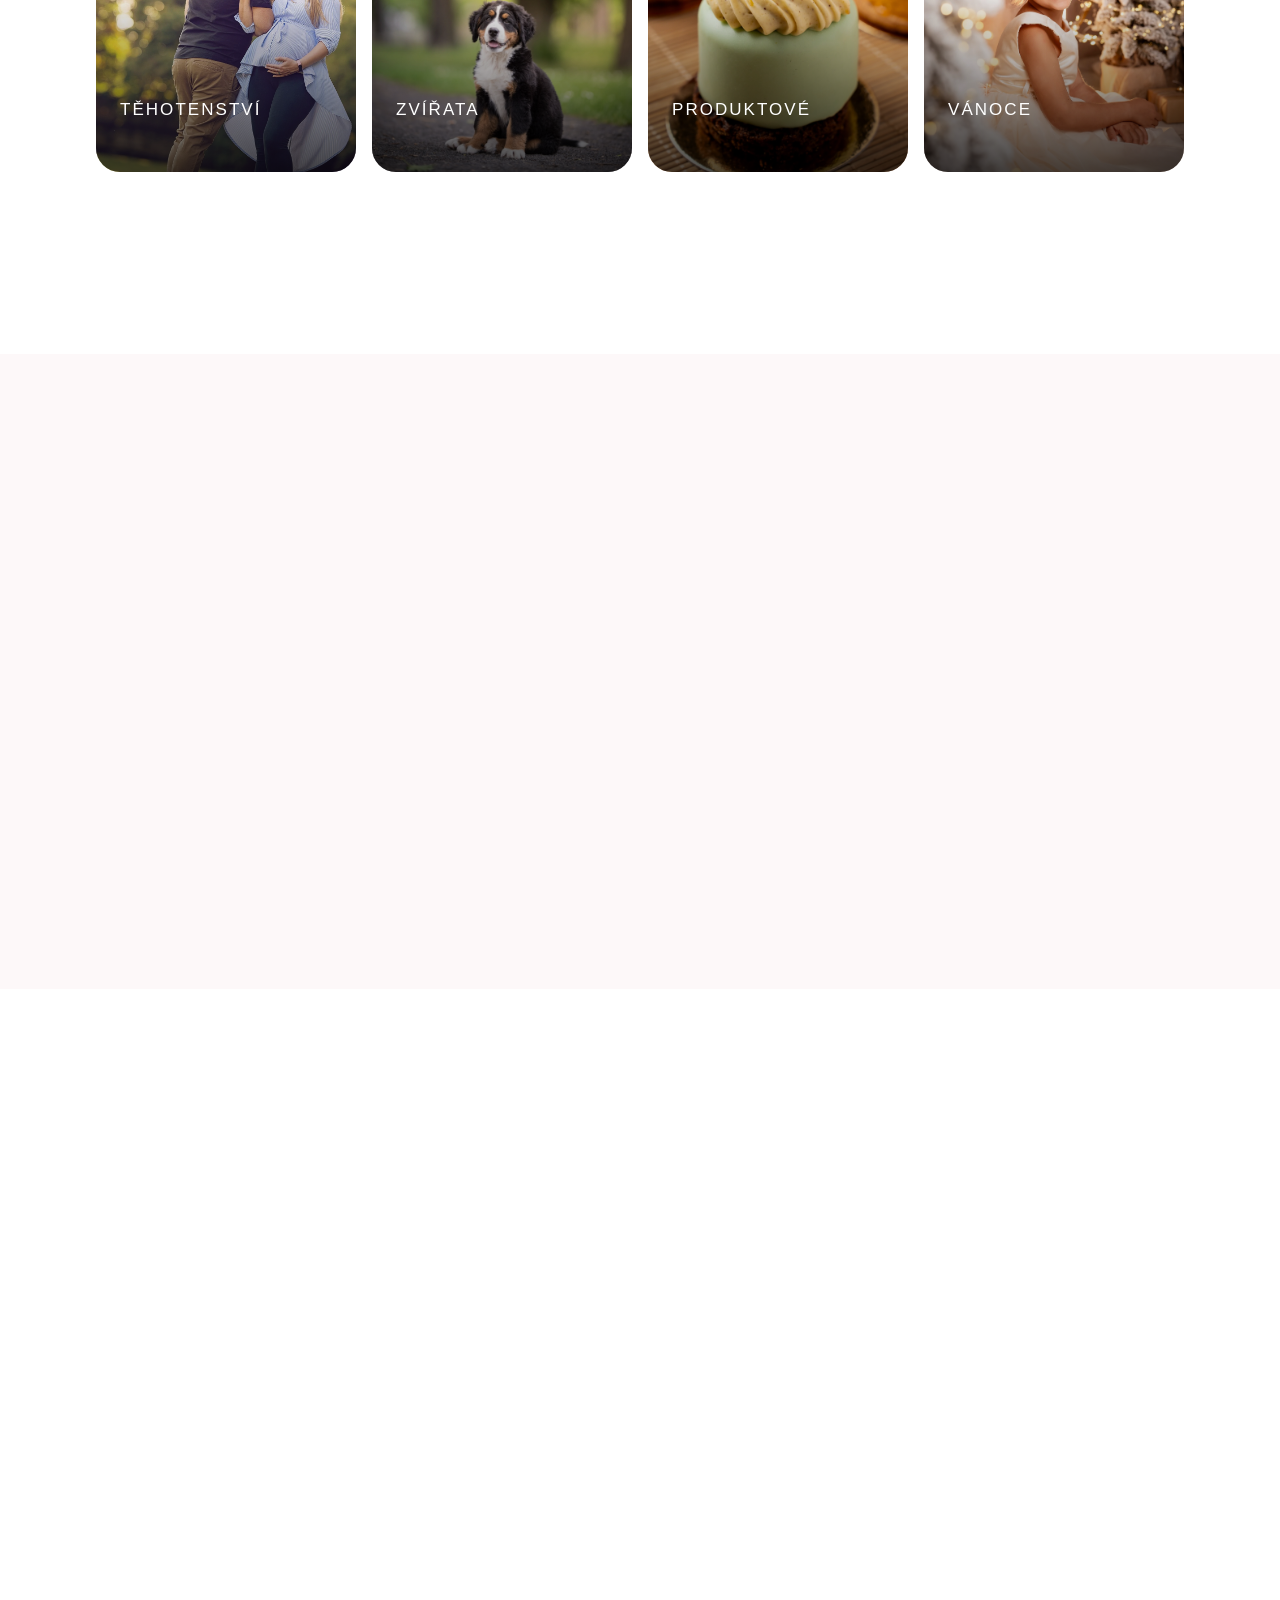
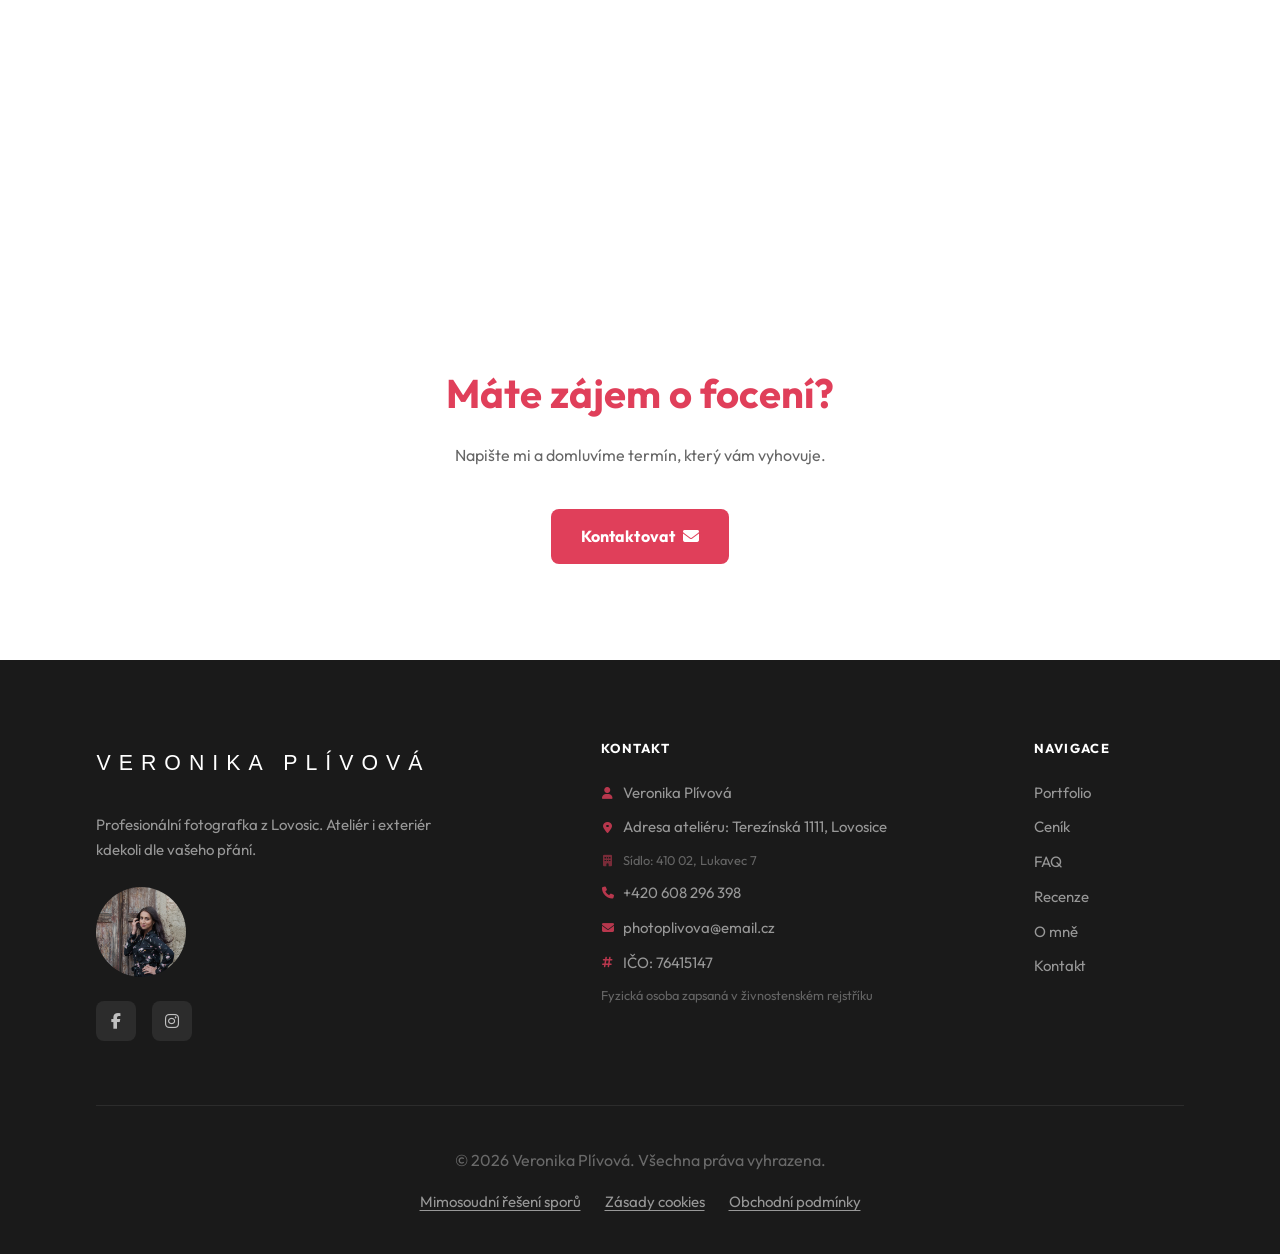
==== commit 37d818df: "vanoce" ====
--- a/index.html
+++ b/index.html
@@ -213,6 +213,14 @@
             <span class="bento-cta">Zobrazit <i class="fa-solid fa-arrow-right" aria-hidden="true"></i></span>
           </div>
         </a>
+
+        <a href="/portfolio#vanoce" class="bento-item reveal">
+          <img src="Obrazky_Plivova/Vanoce/mala3-96.webp" alt="Vánoční focení" loading="lazy">
+          <div class="bento-overlay">
+            <h3>Vánoce</h3>
+            <span class="bento-cta">Zobrazit <i class="fa-solid fa-arrow-right" aria-hidden="true"></i></span>
+          </div>
+        </a>
       </div>
 
       <div class="text-center" style="margin-top:var(--sp-6)">
@@ -259,7 +267,7 @@
 
       <div class="pricing-grid">
 
-        <div class="pricing-card reveal">
+        <div class="pricing-card reveal" style="--card-bg-img:url('Obrazky_Plivova/Deti_Plivova/_DSC3949.webp')">
           <span class="pricing-badge">Děti, rodina, páry, těhotenství</span>
           <div class="pricing-name">Standardní focení</div>
           <div class="pricing-price">1&nbsp;900 <span class="cur">Kč</span></div>
@@ -271,7 +279,7 @@
           </ul>
         </div>
 
-        <div class="pricing-card reveal">
+        <div class="pricing-card reveal" style="--card-bg-img:url('Obrazky_Plivova/Svatba_Plivova/DSC02804.webp')">
           <span class="pricing-badge">Svatby</span>
           <div class="pricing-name">Kratší balíček</div>
           <div class="pricing-price">4&nbsp;900 <span class="cur">Kč</span></div>
@@ -282,7 +290,7 @@
           </ul>
         </div>
 
-        <div class="pricing-card featured reveal">
+        <div class="pricing-card featured reveal" style="--card-bg-img:url('Obrazky_Plivova/Svatba_Plivova/pg759m.webp')">
           <span class="pricing-badge">Svatby – premium</span>
           <div class="pricing-name">Delší balíček</div>
           <div class="pricing-price">9&nbsp;900 <span class="cur">Kč</span></div>
@@ -294,6 +302,17 @@
           </ul>
         </div>
 
+        <div class="pricing-card reveal" style="--card-bg-img:url('Obrazky_Plivova/Vanoce/mala3-96.webp')">
+          <span class="pricing-badge">Vánoce</span>
+          <div class="pricing-name">Vánoční focení</div>
+          <div class="pricing-price">1&nbsp;700 <span class="cur">Kč</span></div>
+          <ul class="pricing-features">
+            <li><i class="fa-solid fa-check" aria-hidden="true"></i> 5 fotografií v&nbsp;el.&nbsp;podobě v&nbsp;plné velikosti</li>
+            <li><i class="fa-solid fa-circle-info" aria-hidden="true"></i> Každý další záběr 280&nbsp;Kč</li>
+            <li><i class="fa-solid fa-ban" aria-hidden="true"></i> Nelze uplatnit dárkový poukaz</li>
+          </ul>
+        </div>
+
       </div>
 
       <div class="text-center" style="margin-top:var(--sp-5)">
@@ -325,8 +344,30 @@
         <img src="Obrazky_Plivova/Logo_Plivova.svg" alt="Logo Veronika Plívová" class="footer-logo">
         <p>Profesionální fotografka z&nbsp;Lovosic. Ateliér i&nbsp;exteriér kdekoli dle vašeho přání.</p>
         <img src="Obrazky_Plivova/Omne_Plivova/DSC_3257mala.webp" alt="Veronika Plívová" class="footer-portrait" loading="lazy">
-
-
+        <div class="footer-social">
+          <a href="https://facebook.com/photoplivova" class="footer-social-icon"
+             aria-label="Facebook" rel="noopener noreferrer" target="_blank">
+            <i class="fa-brands fa-facebook-f" aria-hidden="true"></i>
+          </a>
+          <a href="https://www.instagram.com/photo_plivova/" class="footer-social-icon"
+             aria-label="Instagram" rel="noopener noreferrer" target="_blank">
+            <i class="fa-brands fa-instagram" aria-hidden="true"></i>
+          </a>
+        </div>
+      </div>
+
+      <div>
+        <h3 class="footer-heading">Kontakt</h3>
+        <address class="footer-links">
+          <span class="footer-link"><i class="fa-solid fa-user footer-contact-icon" aria-hidden="true"></i>Veronika Plívová</span>
+
+          <a href="https://maps.app.goo.gl/MpopxitPX6aHcJAa8" class="footer-link" target="_blank" rel="noopener noreferrer"><i class="fa-solid fa-location-dot footer-contact-icon" aria-hidden="true"></i>Adresa&nbsp;ateliéru:&nbsp;Terezínská 1111, Lovosice</a>
+          <span class="footer-link" style="font-size:.8em;opacity:.6;"><i class="fa-solid fa-building footer-contact-icon" aria-hidden="true"></i>Sídlo: 410&nbsp;02, Lukavec&nbsp;7</span>
+          <a href="tel:+420608296398" class="footer-link"><i class="fa-solid fa-phone footer-contact-icon" aria-hidden="true"></i>+420&nbsp;608&nbsp;296&nbsp;398</a>
+          <a href="mailto:photoplivova@email.cz" class="footer-link"><i class="fa-solid fa-envelope footer-contact-icon" aria-hidden="true"></i>photoplivova@email.cz</a>
+          <span class="footer-link"><i class="fa-solid fa-hashtag footer-contact-icon" aria-hidden="true"></i>IČO: 76415147</span>
+          <span class="footer-link" style="font-size:.8em;opacity:.6;">Fyzická osoba zapsaná v&nbsp;živnostenském rejstříku</span>
+        </address>
       </div>
 
       <div>
@@ -340,39 +381,19 @@
           <a href="/kontakt"   class="footer-link">Kontakt</a>
         </nav>
       </div>
-
-      <div>
-        <h3 class="footer-heading">Kontakt</h3>
-        <address class="footer-links">
-          <span class="footer-link"><i class="fa-solid fa-user footer-contact-icon" aria-hidden="true"></i>Veronika Plívová</span>
-          <a href="https://maps.app.goo.gl/MpopxitPX6aHcJAa8" class="footer-link" target="_blank" rel="noopener noreferrer"><i class="fa-solid fa-location-dot footer-contact-icon" aria-hidden="true"></i>Adresa&nbsp;ateliéru:&nbsp;Terezínská 1111, Lovosice</a>
-          <span class="footer-link" style="font-size:.8em;opacity:.6;"><i class="fa-solid fa-building footer-contact-icon" aria-hidden="true"></i>Sídlo: 410&nbsp;02, Lukavec&nbsp;7</span>
-          <a href="tel:+420608296398" class="footer-link"><i class="fa-solid fa-phone footer-contact-icon" aria-hidden="true"></i>+420&nbsp;608&nbsp;296&nbsp;398</a>
-          <a href="mailto:photoplivova@email.cz" class="footer-link"><i class="fa-solid fa-envelope footer-contact-icon" aria-hidden="true"></i>photoplivova@email.cz</a>
-          <span class="footer-link"><i class="fa-solid fa-hashtag footer-contact-icon" aria-hidden="true"></i>IČO: 76415147</span>
-        </address>
-        <div class="footer-social">
-          <a href="https://facebook.com/photoplivova" class="footer-social-icon"
-             aria-label="Facebook" rel="noopener noreferrer" target="_blank">
-            <i class="fa-brands fa-facebook-f" aria-hidden="true"></i>
-          </a>
-          <a href="https://www.instagram.com/photo_plivova/" class="footer-social-icon"
-             aria-label="Instagram" rel="noopener noreferrer" target="_blank">
-            <i class="fa-brands fa-instagram" aria-hidden="true"></i>
-          </a>
-        </div>
-      </div>
     </div>
 
     <hr class="footer-divider">
 
     <div class="footer-bottom">
       <p>&copy; 2026 Veronika Plívová. Všechna práva vyhrazena.</p>
+
       <div class="footer-legal">
         <!-- <span>IČ: XXXXXXXX</span> -->
         <!-- <span>Zápis v&nbsp;živnostenském rejstříku</span> -->
         <a href="/adr"     class="footer-link">Mimosoudní řešení sporů</a>
         <a href="/cookies" class="footer-link">Zásady cookies</a>
+        <a href="/vop"     class="footer-link">Obchodní podmínky</a>
       </div>
     </div>
   </div>
--- a/css/styles.css
+++ b/css/styles.css
@@ -495,7 +495,20 @@
   transform: scaleX(0);
   transform-origin: left;
   transition: transform .4s var(--ease);
-}
+  z-index: 2;
+}
+.pricing-card::after {
+  content: '';
+  position: absolute;
+  inset: 0;
+  background-image: var(--card-bg-img, none);
+  background-size: cover;
+  background-position: center;
+  opacity: .10;
+  z-index: 0;
+  pointer-events: none;
+}
+.pricing-card > * { position: relative; z-index: 1; }
 .pricing-card:hover { box-shadow: var(--shadow-m); border-color: var(--c-secondary); transform: translateY(-2px); }
 .pricing-card:hover::before { transform: scaleX(1); }
 .pricing-card.featured { border-color: var(--c-border); background: var(--c-bg); }
@@ -538,6 +551,7 @@
   line-height: 1.55;
   color: var(--c-text);
   align-items: flex-start;
+  text-align: left;
 }
 .pricing-features li i { color: var(--c-primary); flex-shrink: 0; margin-top: 3px; font-size: .875rem; }
 .pricing-note {
@@ -787,8 +801,9 @@
   color: rgba(255,255,255,.35);
   text-align: center;
 }
-.footer-legal { display: flex; gap: var(--sp-3); flex-wrap: wrap; }
+.footer-legal { display: flex; gap: var(--sp-3); flex-wrap: wrap; justify-content: center; }
 .footer-legal span { color: rgba(255,255,255,.35); }
+.footer-legal .footer-link { text-decoration: underline; text-underline-offset: 3px; }
 
 /* ── Cookie lišta ────────────────────────────────────────── */
 .cookie-banner {
@@ -943,7 +958,7 @@
    ════════════════════════════════════════════════════════════ */
 @media (min-width: 640px) {
   .gallery-grid { columns: 2; }
-  .bento-grid { grid-template-columns: repeat(3, minmax(0, 380px)); justify-content: center; }
+  .bento-grid { grid-template-columns: repeat(2, minmax(0, 380px)); justify-content: center; }
   .bento-item { aspect-ratio: 4/5; }
   .pricing-grid { grid-template-columns: repeat(2, 1fr); }
   .photo-strip { grid-template-columns: repeat(3, 1fr); }
@@ -972,21 +987,19 @@
   .nav-links-left { justify-content: flex-end; align-items: center; }
   .nav-links-right { justify-content: flex-start; align-items: center; }
 
-  /* Bento — symetrická mřížka 3×3 */
+  /* Bento — mřížka 4×2 */
   .bento-grid {
-    grid-template-columns: repeat(3, minmax(0, 380px));
+    grid-template-columns: repeat(4, minmax(0, 300px));
     justify-content: center;
     gap: var(--sp-2);
   }
   .bento-item { aspect-ratio: 4/5; }
-  /* 7. dlaždice sama v řádku → vycentrovat */
-  .bento-item:last-child:nth-child(3n+1) { grid-column: 2; }
 
   /* Galerie */
   .gallery-grid { columns: 3; }
 
   /* Ceník */
-  .pricing-grid { grid-template-columns: repeat(3, 1fr); }
+  .pricing-grid { grid-template-columns: repeat(4, 1fr); }
 
   /* O mně */
   .about-layout { grid-template-columns: 1fr 1fr; }
@@ -999,8 +1012,11 @@
   .contact-layout { grid-template-columns: 1fr 1fr; }
 
   /* Patička */
-  .footer-grid { grid-template-columns: 2fr 1fr 1fr; }
-  .footer-bottom { flex-direction: row; justify-content: center; }
+  .footer-grid { display: flex; align-items: flex-start; gap: var(--sp-6); }
+  .footer-brand { flex: 1.5; max-width: 42%; }
+  .footer-grid > div:nth-child(2) { flex: 1; max-width: 28%; }
+  .footer-grid > div:last-child { flex: 0 0 auto; margin-left: var(--sp-10); }
+  .footer-bottom { flex-direction: column; align-items: center; }
 
   /* Cookie */
   .cookie-banner { left: var(--sp-8); right: auto; max-width: 500px; }
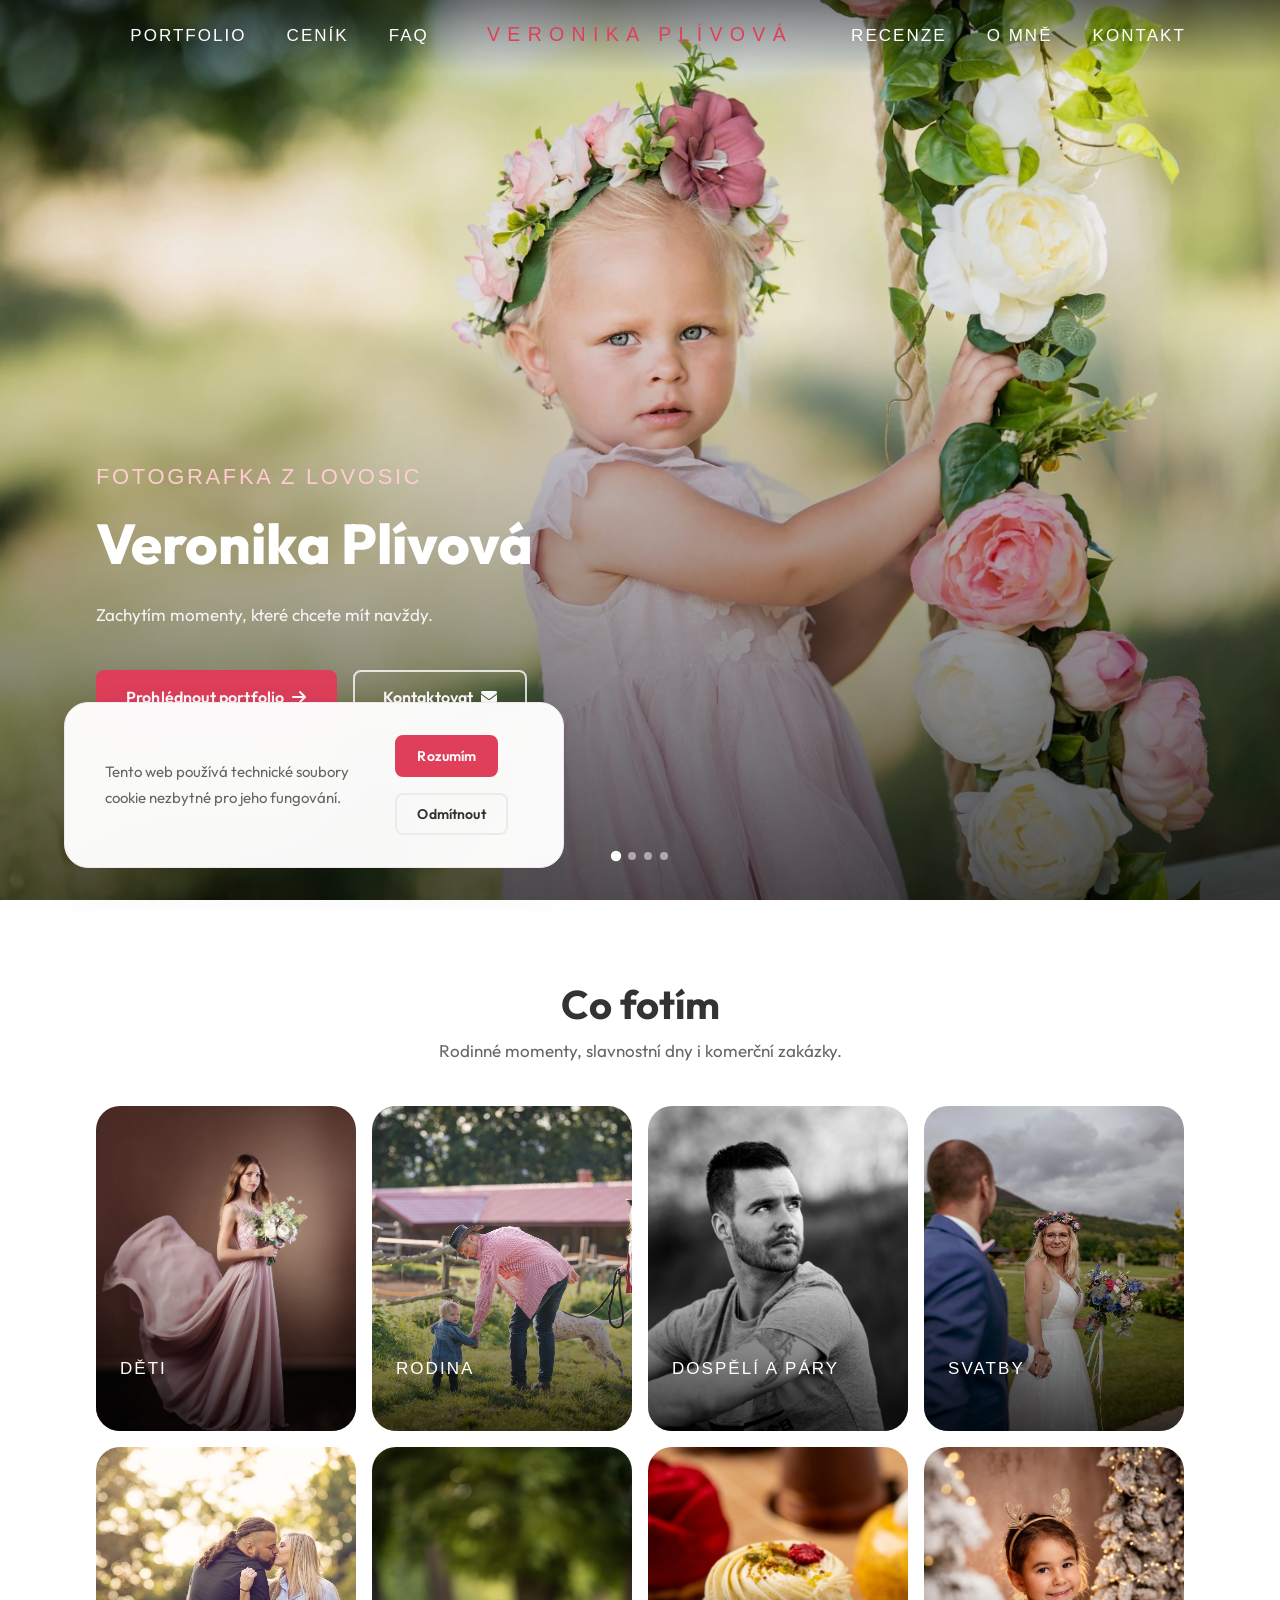
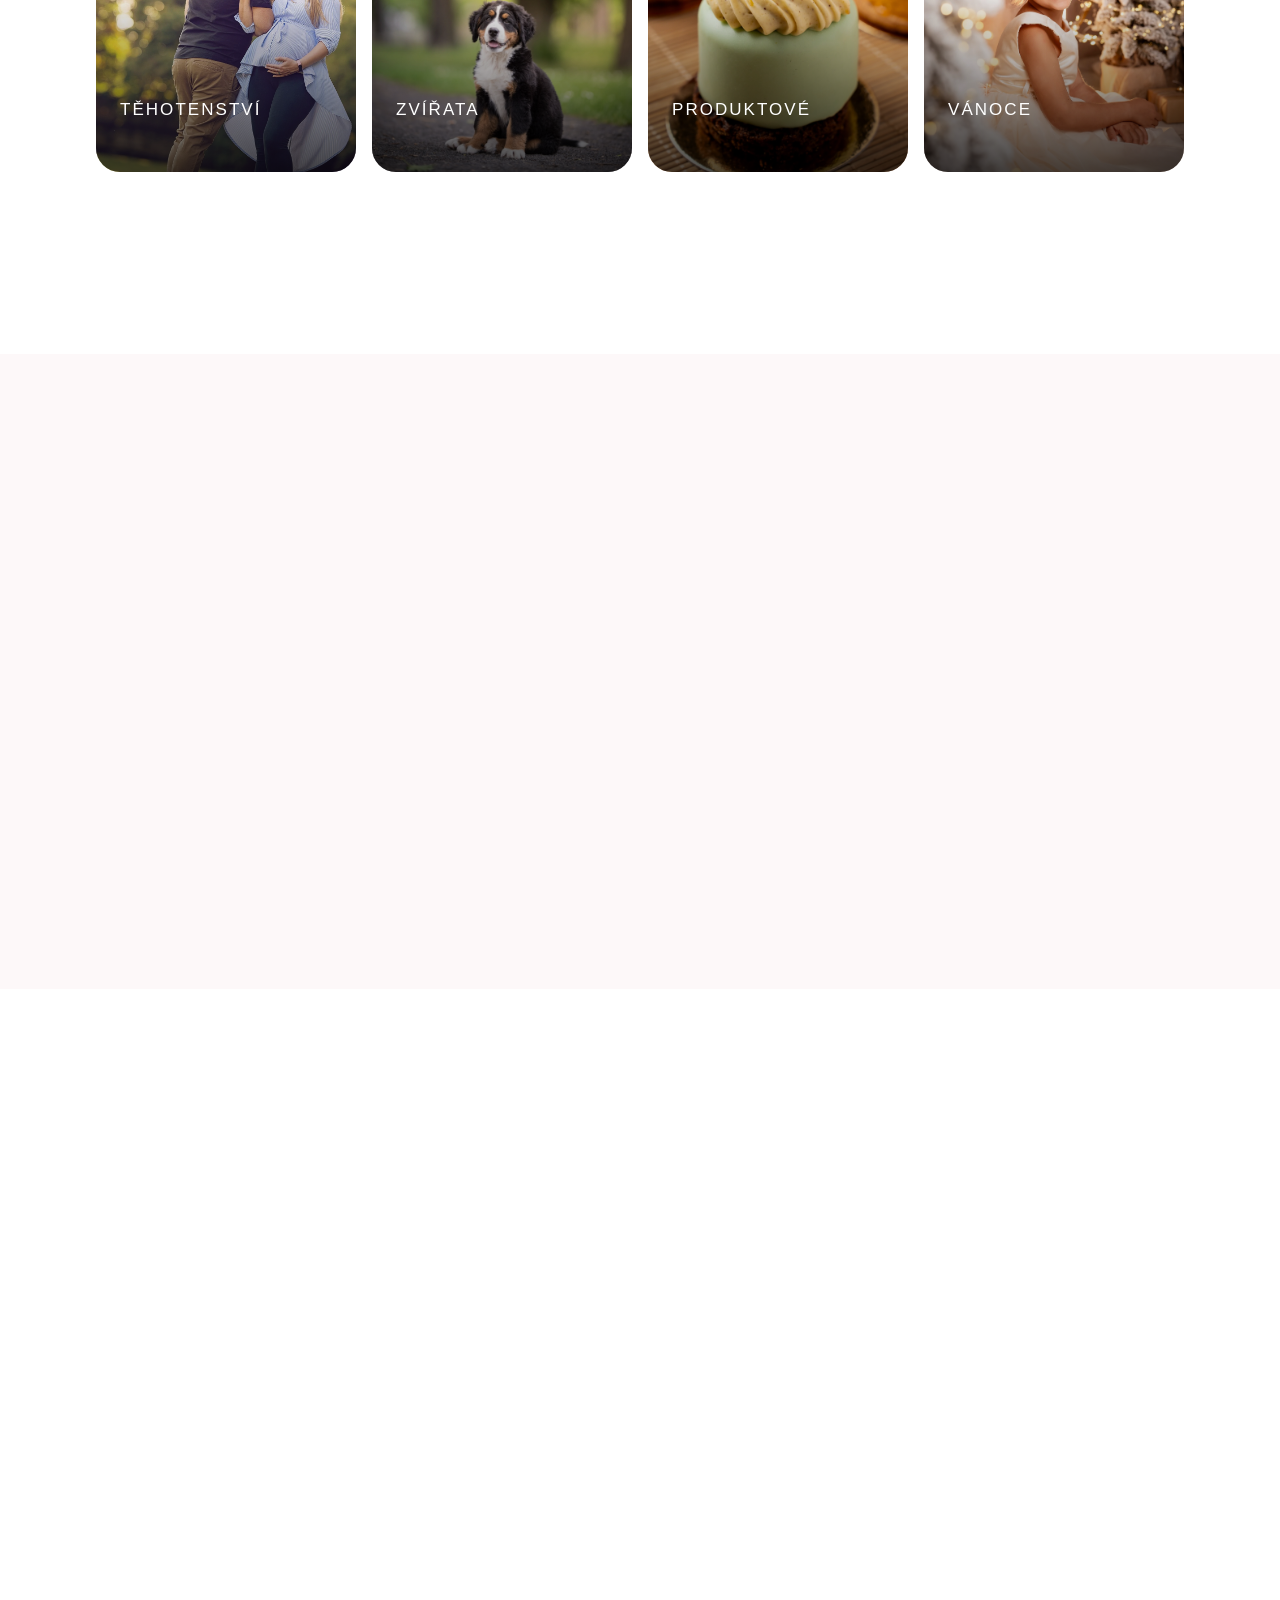
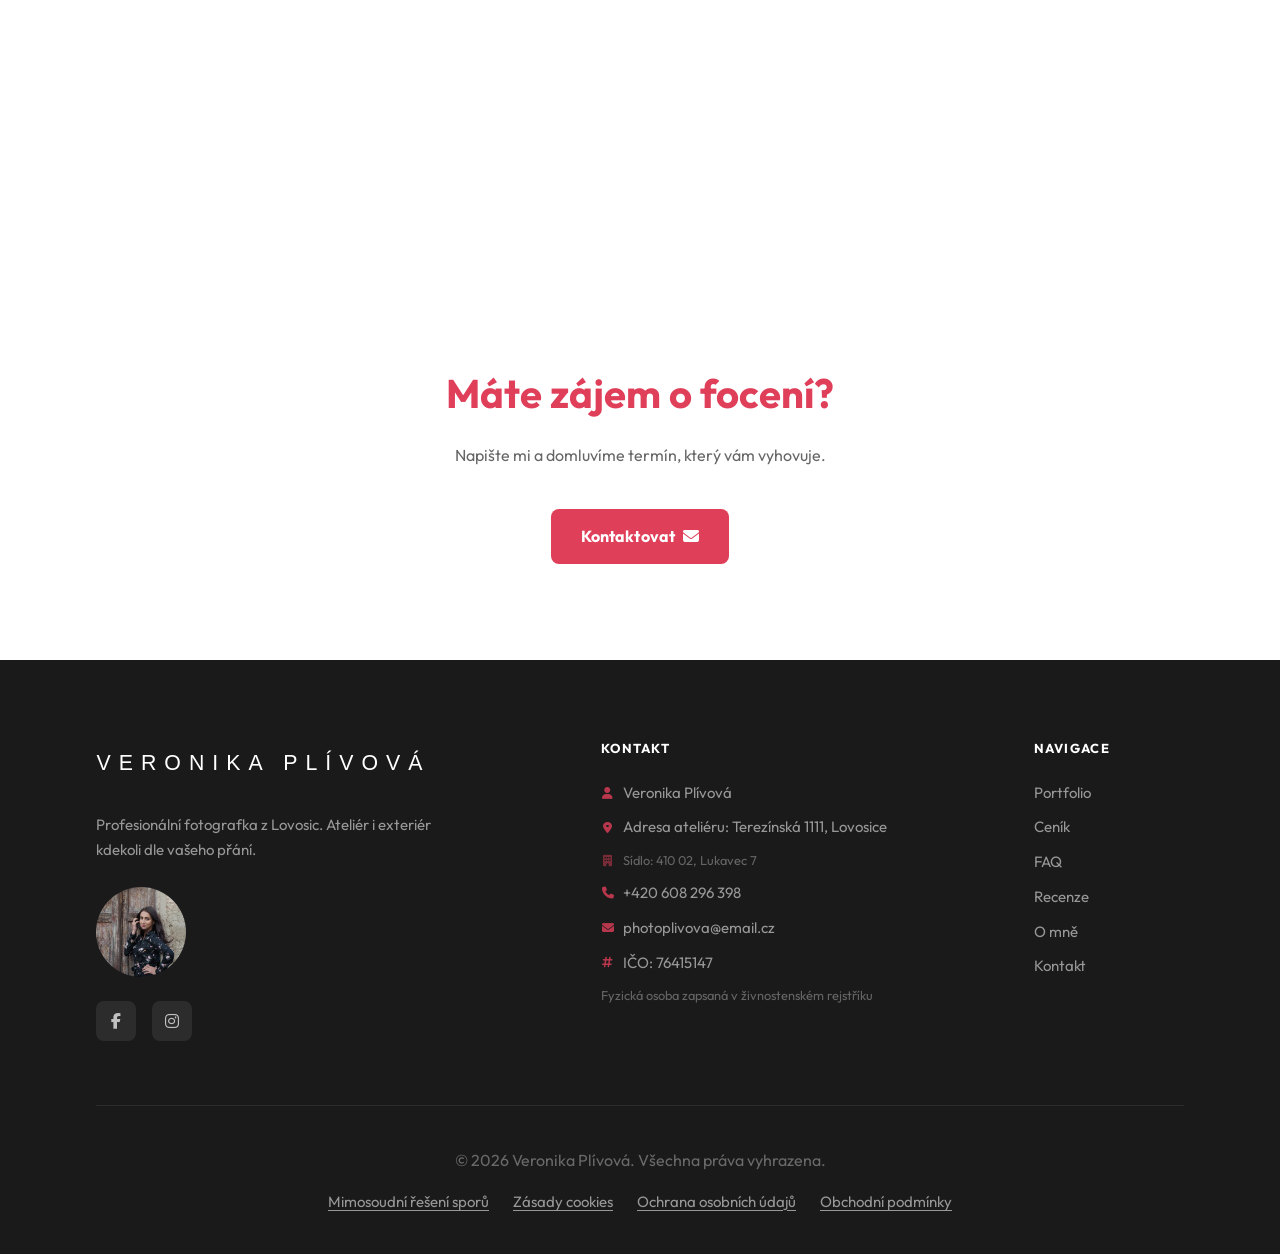
==== commit 1f89eabe: "verze2" ====
--- a/index.html
+++ b/index.html
@@ -258,7 +258,7 @@
   </section>
 
   <!-- ── Ceník (náhled) ──────────────────────────────────── -->
-  <section aria-labelledby="cenik-h2">
+  <section aria-labelledby="cenik-h2" style="background: linear-gradient(rgba(255,255,255,.60), rgba(255,255,255,.60)), url('Obrazky_Plivova/Rodina_Plivova/DSC_2363-2.webp') center 30% / cover fixed;">
     <div class="container">
       <div class="section-header text-center reveal">
         <h2 id="cenik-h2">Ceník</h2>
@@ -393,6 +393,7 @@
         <!-- <span>Zápis v&nbsp;živnostenském rejstříku</span> -->
         <a href="/adr"     class="footer-link">Mimosoudní řešení sporů</a>
         <a href="/cookies" class="footer-link">Zásady cookies</a>
+        <a href="/gdpr"    class="footer-link">Ochrana osobních údajů</a>
         <a href="/vop"     class="footer-link">Obchodní podmínky</a>
       </div>
     </div>
@@ -429,3 +430,4 @@
 
 
 
+
--- a/css/styles.css
+++ b/css/styles.css
@@ -554,6 +554,14 @@
   text-align: left;
 }
 .pricing-features li i { color: var(--c-primary); flex-shrink: 0; margin-top: 3px; font-size: .875rem; }
+.pricing-features li > :not(i) { flex: 1; }
+.pricing-grid--flex > .pricing-card { flex: 0 0 100%; }
+@media (min-width: 640px) {
+  .pricing-grid--flex > .pricing-card { flex: 0 0 calc((100% - 24px) / 2); }
+}
+@media (min-width: 1024px) {
+  .pricing-grid--flex > .pricing-card { flex: 0 0 calc((100% - 48px) / 3); }
+}
 .pricing-note {
   margin-top: var(--sp-3);
   padding: var(--sp-3);
@@ -970,8 +978,8 @@
 /* ════════════════════════════════════════════════════════════
    MEDIA QUERIES — desktop 1024px+
    ════════════════════════════════════════════════════════════ */
-@media (min-width: 1024px) {
-  /* Nav */
+/* Nav — tablet 768px+ */
+@media (min-width: 768px) {
   .nav-hamburger { display: none; }
   .nav-spacer { display: none; }
   .nav-links-left,
@@ -980,12 +988,17 @@
   .nav-inner {
     display: grid;
     grid-template-columns: 1fr auto 1fr;
-    gap: var(--sp-5);
+    gap: var(--sp-4);
     align-items: center;
   }
   .nav-logo { position: static; transform: none; }
   .nav-links-left { justify-content: flex-end; align-items: center; }
   .nav-links-right { justify-content: flex-start; align-items: center; }
+}
+
+@media (min-width: 1024px) {
+  /* Nav spacing increase on wider screens */
+  .nav-inner { gap: var(--sp-5); }
 
   /* Bento — mřížka 4×2 */
   .bento-grid {
@@ -1071,3 +1084,4 @@
   html { font-size: 20px; }
   .gallery-grid { columns: 5; }
 }
+
